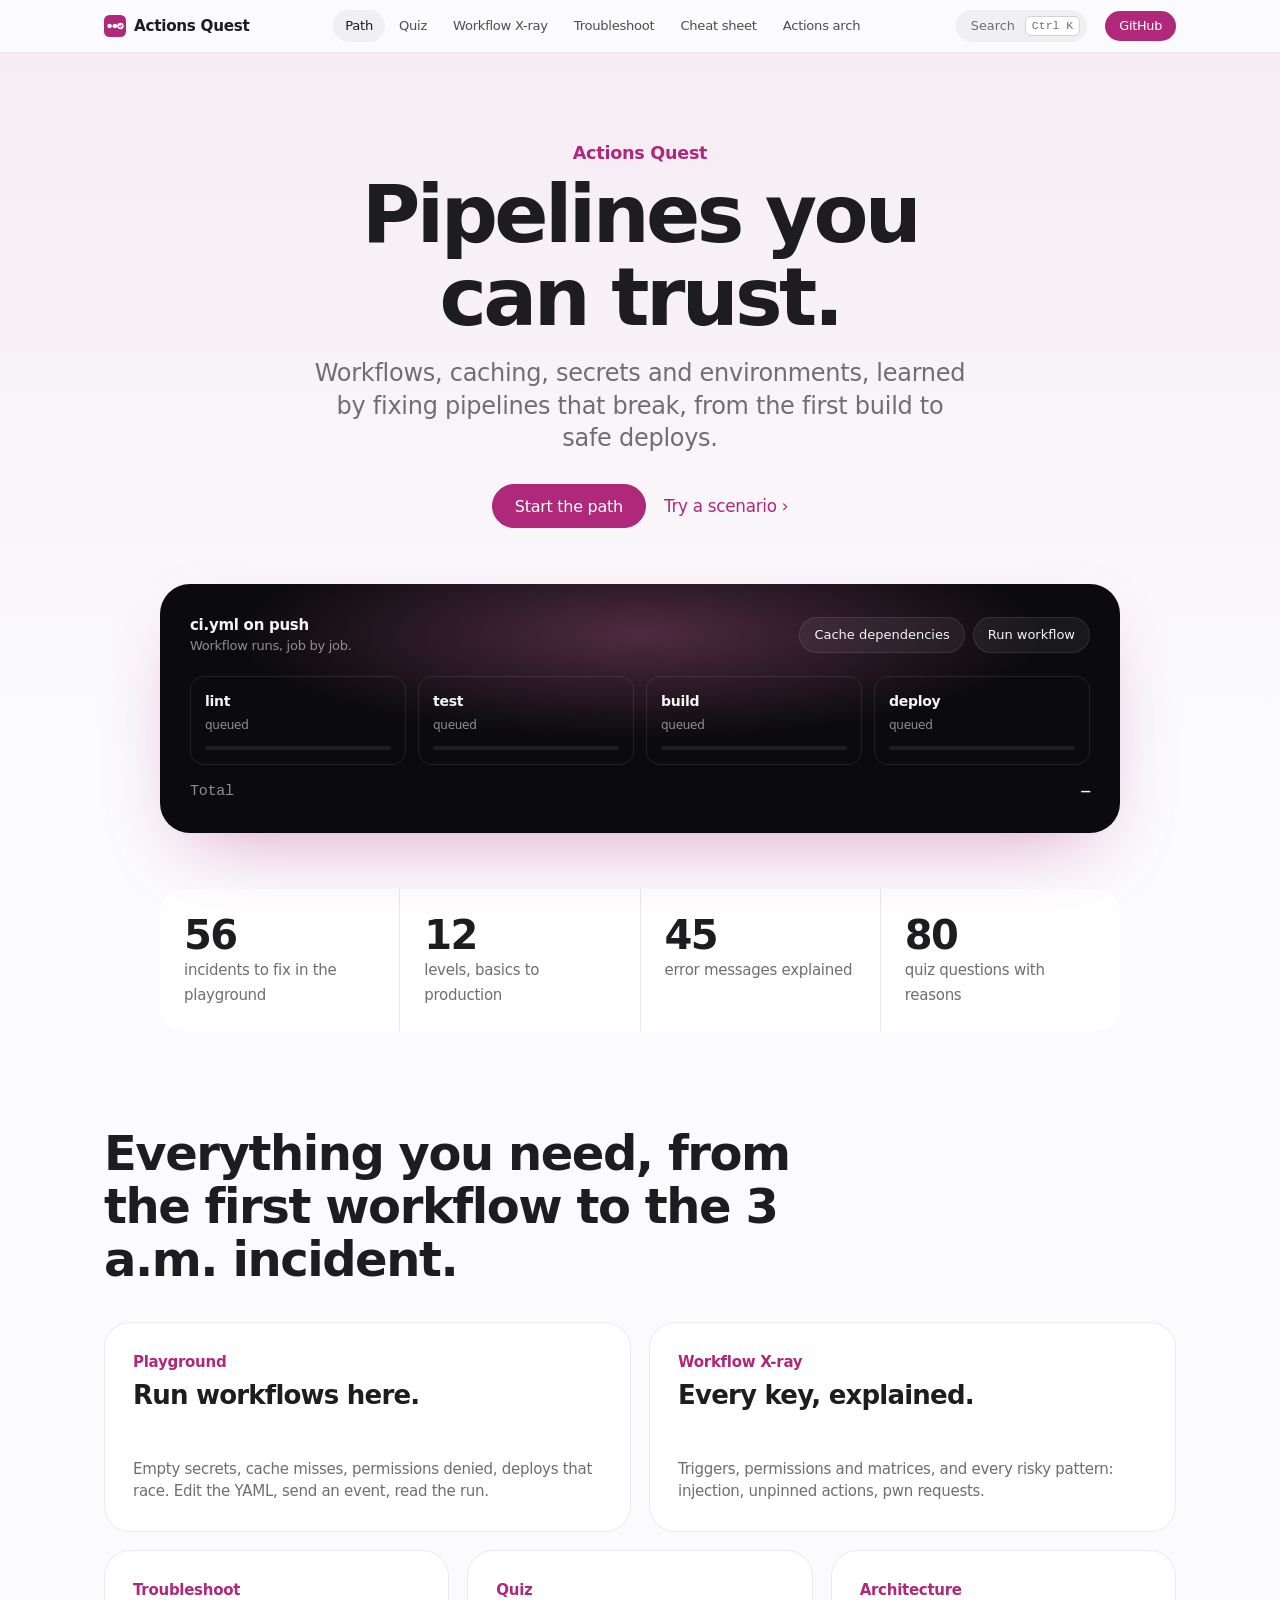
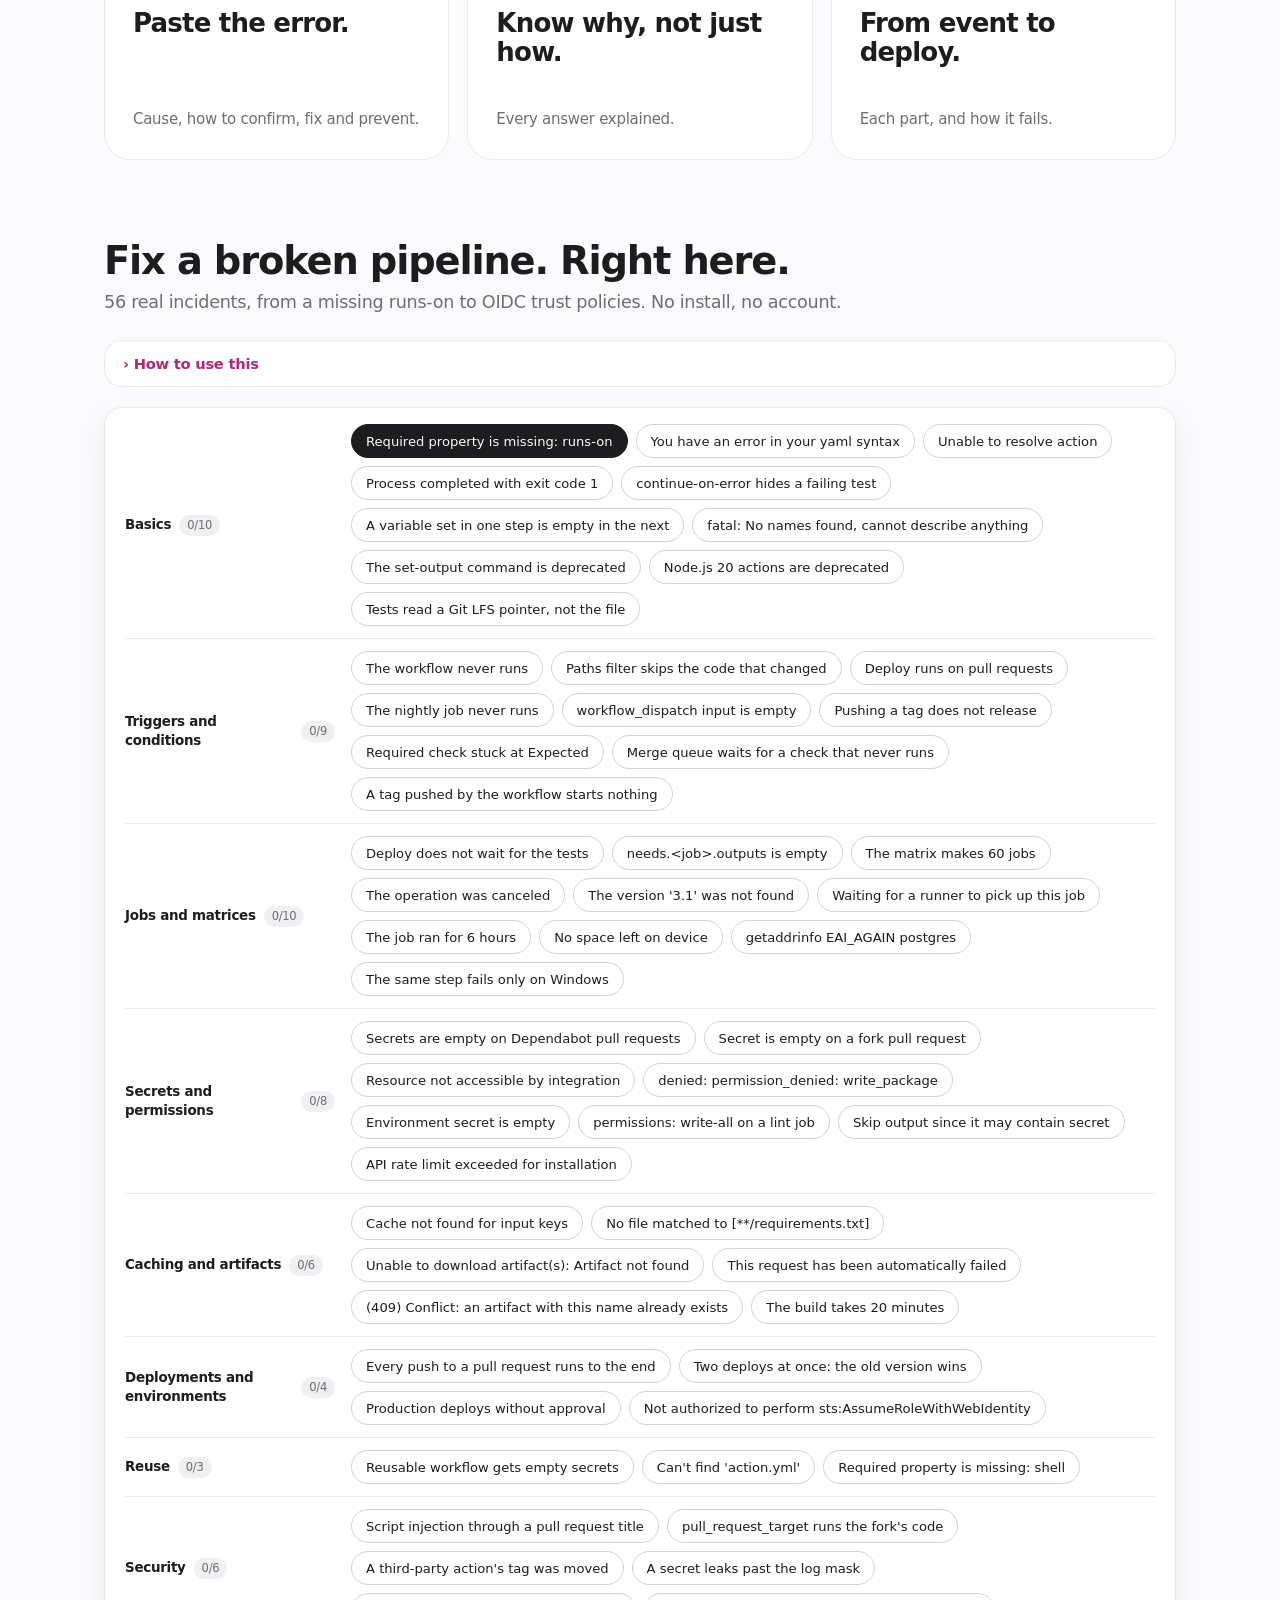
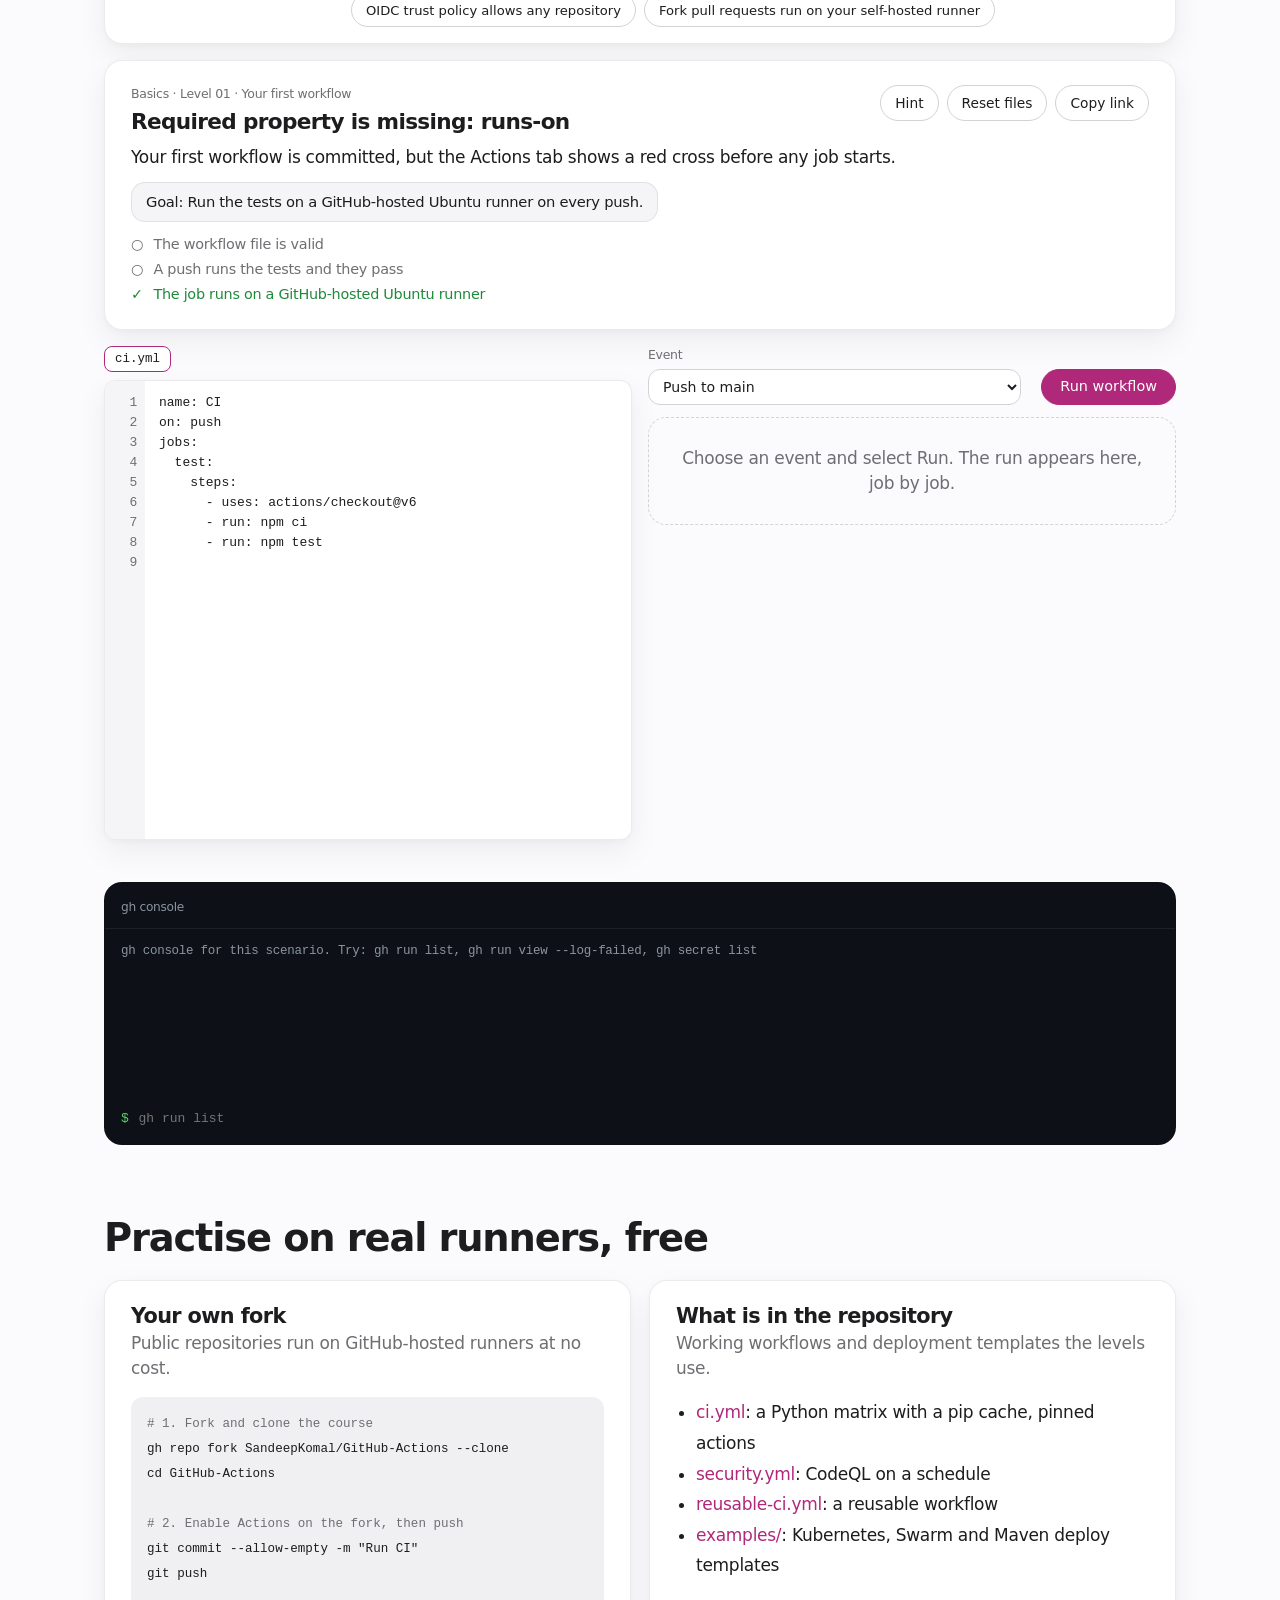
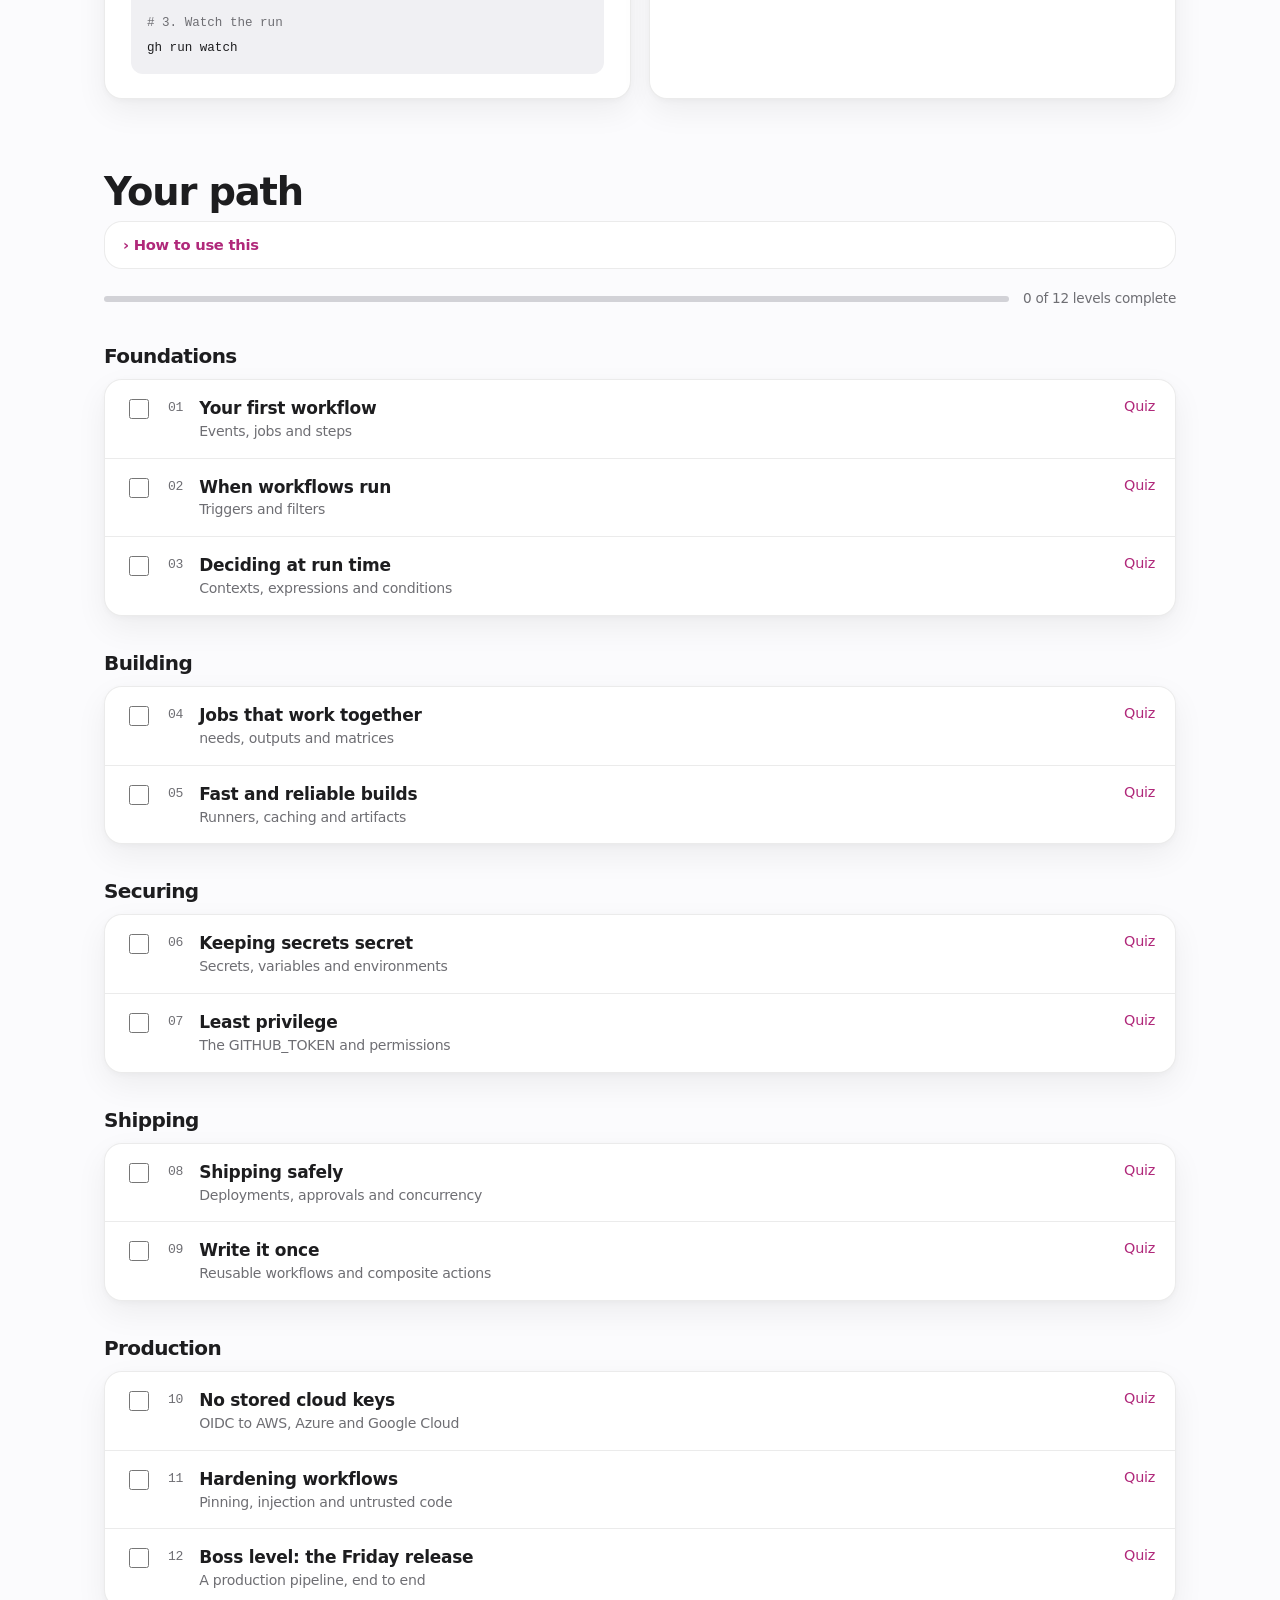
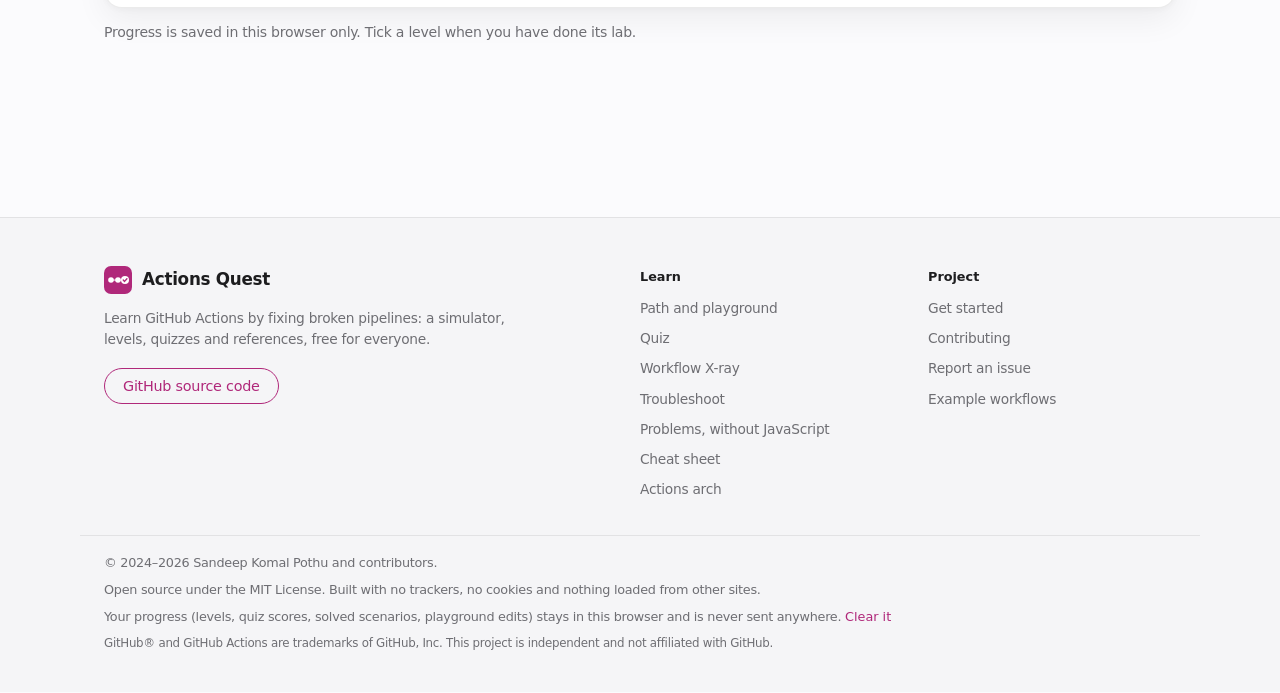
==== site/index.html @ aae41560 "Add seven scenarios for merges, tokens, Windows and the API, and check error texts The playground no" ====
<!doctype html>
<html lang="en">
<head>
  <meta charset="utf-8">
  <meta name="viewport" content="width=device-width, initial-scale=1">
  <meta http-equiv="Content-Security-Policy" content="default-src 'self'; script-src 'self'; style-src 'self'; img-src 'self' data:; connect-src 'none'; base-uri 'none'; form-action 'none'">
  <meta name="description" content="Learn GitHub Actions by fixing broken pipelines: a workflow simulator with 56 real incidents, a Workflow X-ray, quizzes, a troubleshooting reference for every common error, and a cheat sheet. Free, no account.">
  <meta property="og:title" content="Actions Quest: learn GitHub Actions by fixing broken pipelines">
  <meta property="og:description" content="A workflow simulator with real incidents and real error messages, a Workflow X-ray and a troubleshooting reference. Free and open source.">
  <meta property="og:type" content="website">
  <meta property="og:url" content="https://sandeepkomal.github.io/GitHub-Actions/">
  <link rel="canonical" href="https://sandeepkomal.github.io/GitHub-Actions/">
  <title>Actions Quest</title>
  <link rel="stylesheet" href="style.css">
  <link rel="icon" href="logo.svg" type="image/svg+xml">
</head>
<body>
  <a class="skip" href="#main">Skip to content</a>
  <header class="top">
    <div class="wrap top-inner">
      <a class="brand" href="#path" aria-label="Actions Quest home"><img src="logo.svg" alt="" width="22" height="22">Actions Quest</a>
      <nav aria-label="Sections">
        <a href="#path" data-tab="path">Path</a>
        <a href="#quiz" data-tab="quiz">Quiz</a>
        <a href="#xray" data-tab="xray">Workflow X-ray</a>
        <a href="#doctor" data-tab="doctor">Troubleshoot</a>
        <a href="#cheats" data-tab="cheats">Cheat sheet</a>
        <a href="#arch" data-tab="arch">Actions arch</a>
      </nav>
      <button type="button" class="kbd-btn" id="palette-open" aria-label="Search the site (Ctrl+K)"><span>Search</span><kbd id="palette-key">Ctrl K</kbd></button>
      <a class="gh" data-repo="" href="#">GitHub</a>
    </div>
  </header>

  <main id="main">
    <section id="tab-path" class="tab">
      <header class="hero">
        <div class="wrap">
          <p class="eyebrow">Actions Quest</p>
          <h1>Pipelines you<br>can trust.</h1>
          <p class="sub">Workflows, caching, secrets and environments, learned by fixing pipelines that break, from the first build to safe deploys.</p>
          <div class="ctas">
            <a class="pill primary" href="#path-title">Start the path</a>
            <a class="link" href="#playground">Try a scenario</a>
          </div>
          <div class="stage" id="stage"></div>
          <div class="stats" id="stats"></div>
        </div>
      </header>

      <div class="wrap">
        <section class="section" aria-labelledby="features-title">
          <h2 id="features-title" class="section-title big">Everything you need, from the first workflow to the 3 a.m. incident.</h2>
          <div class="bento">
            <a class="tile wide" href="#playground"><div><div class="k">Playground</div><h3>Run workflows here.</h3></div><p>Empty secrets, cache misses, permissions denied, deploys that race. Edit the YAML, send an event, read the run.</p></a>
            <a class="tile wide" href="#xray"><div><div class="k">Workflow X-ray</div><h3>Every key, explained.</h3></div><p>Triggers, permissions and matrices, and every risky pattern: injection, unpinned actions, pwn requests.</p></a>
            <a class="tile" href="#doctor"><div><div class="k">Troubleshoot</div><h3>Paste the error.</h3></div><p>Cause, how to confirm, fix and prevent.</p></a>
            <a class="tile" href="#quiz"><div><div class="k">Quiz</div><h3>Know why, not just how.</h3></div><p>Every answer explained.</p></a>
            <a class="tile" href="#arch"><div><div class="k">Architecture</div><h3>From event to deploy.</h3></div><p>Each part, and how it fails.</p></a>
          </div>
        </section>

        <section class="playground" id="playground" aria-labelledby="pg-title">
          <h2 id="pg-title" class="section-title">Fix a broken pipeline. Right here.</h2>
          <p class="section-sub" id="pg-count">Real incidents, real error messages. No install, no account.</p>
          <div class="guide-slot" data-guide="playground"></div>
          <div class="pg-scenarios" id="pg-scenarios" role="group" aria-label="Scenario"></div>
          <div class="pg-brief card" id="pg-brief"></div>
          <div class="pg-body">
            <div class="pg-editor">
              <div class="pg-files" id="pg-files" role="tablist" aria-label="Files"></div>
              <div class="pg-code-wrap">
                <div class="pg-gutter" id="pg-gutter" aria-hidden="true"></div>
                <textarea id="pg-code" spellcheck="false" autocapitalize="off" autocomplete="off" wrap="off"></textarea>
              </div>
              <p class="pg-yaml-error" id="pg-yaml-error" aria-live="polite"></p>
              <div class="pg-snippet" id="pg-snippet" hidden></div>
            </div>
            <div class="pg-run">
              <div class="pg-trigger">
                <label class="pg-event-label">Event
                  <select id="pg-event"></select>
                </label>
                <div class="pg-inputs" id="pg-inputs"></div>
                <button type="button" class="pill primary small-pill" id="pg-run-btn">Run workflow</button>
              </div>
              <div id="pg-output" aria-live="polite"></div>
            </div>
          </div>
          <div class="pg-term">
            <div class="pg-bar" aria-hidden="true"><em>gh console</em></div>
            <div class="pg-out" id="pg-console-out" role="log" aria-label="gh console output"></div>
            <form class="pg-form" id="pg-console" autocomplete="off">
              <span aria-hidden="true">$</span>
              <input id="pg-console-input" type="text" spellcheck="false" autocapitalize="off" aria-label="Type a gh command" placeholder="gh run list">
            </form>
          </div>
        </section>

        <section aria-labelledby="start-title">
          <h2 id="start-title" class="section-title">Practise on real runners, free</h2>
          <div class="start-grid">
            <div class="card">
              <h3>Your own fork</h3>
              <p class="muted">Public repositories run on GitHub-hosted runners at no cost.</p>
              <pre class="start"><code><span class="cm"># 1. Fork and clone the course</span>
gh repo fork SandeepKomal/GitHub-Actions --clone
cd GitHub-Actions

<span class="cm"># 2. Enable Actions on the fork, then push</span>
git commit --allow-empty -m "Run CI"
git push

<span class="cm"># 3. Watch the run</span>
gh run watch</code></pre>
            </div>
            <div class="card">
              <h3>What is in the repository</h3>
              <p class="muted">Working workflows and deployment templates the levels use.</p>
              <ul class="start-list">
                <li><a data-repo="/blob/main/.github/workflows/ci.yml" href="#">ci.yml</a>: a Python matrix with a pip cache, pinned actions</li>
                <li><a data-repo="/blob/main/.github/workflows/security.yml" href="#">security.yml</a>: CodeQL on a schedule</li>
                <li><a data-repo="/blob/main/.github/workflows/reusable-ci.yml" href="#">reusable-ci.yml</a>: a reusable workflow</li>
                <li><a data-repo="/tree/main/examples" href="#">examples/</a>: Kubernetes, Swarm and Maven deploy templates</li>
              </ul>
            </div>
          </div>
        </section>

        <h2 class="section-title" id="path-title">Your path</h2>
        <div class="guide-slot" data-guide="path"></div>
        <div class="progress-row">
          <div class="bar" role="progressbar" aria-label="Levels complete" aria-valuemin="0" aria-valuemax="12" id="bar"><span id="bar-fill"></span></div>
          <span id="bar-text"></span>
        </div>
        <div id="levels"></div>
        <p class="note">Progress is saved in this browser only. Tick a level when you have done its lab.</p>
      </div>
    </section>

    <section id="tab-quiz" class="tab wrap" hidden>
      <h2>Quiz</h2>
      <p class="lede">Questions from real incidents, several for every level. You see right or wrong at once, with the reasoning.</p>
      <div class="guide-slot" data-guide="quiz"></div>
      <label class="field">Practise
        <select id="quiz-level"></select>
      </label>
      <button type="button" class="pill small-pill quiz-again" id="quiz-again">Start again with new order</button>
      <div id="quiz-list"></div>
    </section>

    <section id="tab-xray" class="tab wrap" hidden>
      <h2>Workflow X-ray</h2>
      <p class="lede">Paste a workflow to see what every key does, which lines are risky, and what is missing. Or open one of this repository's own.</p>
      <div class="guide-slot" data-guide="xray"></div>
      <div class="seg" id="xray-pick" role="tablist" aria-label="Workflow"></div>
      <div class="xray-paste card" id="xray-edit">
        <label for="xray-input" class="xray-paste-label">Paste a workflow</label>
        <textarea id="xray-input" rows="12" spellcheck="false" autocapitalize="off" placeholder="name: CI&#10;on: push&#10;jobs:&#10;  ..."></textarea>
        <p id="xray-error" class="xray-warn" hidden></p>
        <div class="xray-paste-actions">
          <button type="button" class="pill primary small-pill" id="xray-go">Explain</button>
          <button type="button" class="pill small-pill" id="xray-example">Load an example</button>
          <button type="button" class="pill small-pill" id="xray-clear">Clear</button>
          <span class="note">Ctrl+Enter explains. Everything stays in your browser; do not paste real secrets.</span>
        </div>
      </div>
      <div class="xray-paste card" id="xray-result" hidden>
        <div class="xray-result-bar">
          <div>
            <p class="xray-result-title" id="xray-summary"></p>
            <p class="note">Select any line to see what it does. Lines marked in amber are worth a second look.</p>
          </div>
          <button type="button" class="pill small-pill" id="xray-edit-btn">Paste another</button>
        </div>
        <div id="xray-review"></div>
      </div>
      <div class="xray" id="xray-view" hidden>
        <ol id="xray-lines" class="code" aria-label="Workflow lines"></ol>
        <aside id="xray-note" class="card" aria-live="polite"></aside>
      </div>
    </section>

    <section id="tab-doctor" class="tab wrap" hidden>
      <h2>Troubleshoot</h2>
      <p class="lede">Paste the error from your run, or pick a symptom. Each answer has the exact error, the cause, how to confirm it, the fix, how to prevent it, and a scenario to practise on.</p>
      <div class="guide-slot" data-guide="doctor"></div>
      <label class="field wide-field">Search errors and symptoms
        <input id="doctor-q" type="search" placeholder="Paste an error: Resource not accessible by integration" autocomplete="off">
      </label>
      <div id="doctor-list" class="doctor-groups"></div>
      <p class="muted" id="doctor-none" hidden>No answer matches. Try fewer words, or a tool name such as cache, OIDC or artifact.</p>
      <div id="doctor-out"></div>
      <p class="note">Every answer is also on the <a href="problems.html">problems page</a>, plain HTML that works without JavaScript.</p>
    </section>

    <section id="tab-cheats" class="tab wrap" hidden>
      <h2>Cheat sheet</h2>
      <p class="lede">The workflow snippets and gh commands people use. Try opens the playground scenario where it applies; Lab marks what needs a real repository.</p>
      <div class="guide-slot" data-guide="cheats"></div>
      <label class="field">Search
        <input id="cheat-q" type="search" placeholder="cache, secret, matrix..." autocomplete="off">
      </label>
      <div id="cheat-out"></div>
    </section>

    <section id="tab-arch" class="tab wrap" hidden>
      <h2>GitHub Actions architecture</h2>
      <p class="lede">How a run goes from an event to a deploy: what each part does and how you can tell when it breaks. Point at a part, or tab to it.</p>
      <div class="arch" id="arch"></div>
    </section>
  </main>

  <footer class="foot">
    <div class="wrap foot-grid">
      <div class="foot-brand">
        <a class="brand" href="#path"><img src="logo.svg" alt="" width="28" height="28">Actions Quest</a>
        <p>Learn GitHub Actions by fixing broken pipelines: a simulator, levels, quizzes and references, free for everyone.</p>
        <a class="pill small-pill" data-repo="" href="#">GitHub source code</a>
      </div>
      <nav class="foot-col" aria-label="Learn">
        <h2>Learn</h2>
        <a href="#path">Path and playground</a>
        <a href="#quiz">Quiz</a>
        <a href="#xray">Workflow X-ray</a>
        <a href="#doctor">Troubleshoot</a>
        <a href="problems.html">Problems, without JavaScript</a>
        <a href="#cheats">Cheat sheet</a>
        <a href="#arch">Actions arch</a>
      </nav>
      <nav class="foot-col" aria-label="Project">
        <h2>Project</h2>
        <a data-repo="#quick-start" href="#">Get started</a>
        <a data-repo="/blob/main/CONTRIBUTING.md" href="#">Contributing</a>
        <a data-repo="/issues/new" href="#">Report an issue</a>
        <a data-repo="/tree/main/examples" href="#">Example workflows</a>
      </nav>
    </div>
    <div class="wrap foot-base">
      <p>© 2024–2026 Sandeep Komal Pothu and contributors.</p>
      <p>Open source under the MIT License. Built with no trackers, no cookies and nothing loaded from other sites.</p>
      <p>Your progress (levels, quiz scores, solved scenarios, playground edits) stays in this browser and is never sent anywhere. <button type="button" class="link-btn" id="forget">Clear it</button></p>
      <p class="foot-tm">GitHub® and GitHub Actions are trademarks of GitHub, Inc. This project is independent and not affiliated with GitHub.</p>
    </div>
  </footer>

  <dialog id="palette" class="palette" aria-label="Search">
    <input id="palette-input" type="text" placeholder="Jump to a scenario, error or section" autocomplete="off" aria-controls="palette-list">
    <ul id="palette-list" role="listbox"></ul>
    <p class="palette-foot muted"><kbd>↑</kbd> <kbd>↓</kbd> to move · <kbd>Enter</kbd> to open · <kbd>Esc</kbd> to close</p>
  </dialog>

  <script src="data.js"></script>
  <script src="quiz-bank.js"></script>
  <script src="yaml.js"></script>
  <script src="engine.js"></script>
  <script src="scenarios.js"></script>
  <script src="app.js"></script>
  <script src="playground.js"></script>
  <script src="xray.js"></script>
  <script src="architecture.js"></script>
</body>
</html>
---- site/style.css ----
/* Actions Quest site.
   Calm, product-page styling: system font, solid surfaces, hairline borders, one accent. */
:root {
  --bg: #fbfbfd;
  --surface: #ffffff;
  --surface-2: #f5f5f7;
  --text: #1d1d1f;
  --muted: #6e6e73;
  --line: #d2d2d7;
  --hair: rgba(0, 0, 0, .08);
  --a: #b0287a;
  --a2: #ff7ac6;
  --accent-hover: #971f68;
  --accent-soft: #f9e9f2;
  --on-accent: #ffffff;
  --tint: color-mix(in srgb, #b0287a 7%, #fbfbfd);
  --ok: #1d8a3a;
  --ok-soft: #e9f6ec;
  --bad: #d70015;
  --bad-soft: #fdecee;
  --warn: #c77700;
  --warn-text: #8a5300;
  --warn-soft: #fff4e0;
  --code-bg: #f0f0f3;
  --stage: #0b0b0d;
  --stage-text: #f5f5f7;
  --stage-muted: #8e8e93;
  --stage-line: rgba(255, 255, 255, .09);
  --shadow: 0 2px 8px rgba(0, 0, 0, .04), 0 12px 32px rgba(0, 0, 0, .06);
  --radius: 18px;
  --radius-sm: 12px;
  --ease: cubic-bezier(.22, .8, .2, 1);
  --mono: "SF Mono", ui-monospace, Menlo, Consolas, monospace;
  color-scheme: light dark;
}
@media (prefers-color-scheme: dark) {
  :root {
    --bg: #000000;
    --surface: #1c1c1e;
    --surface-2: #161617;
    --text: #f5f5f7;
    --muted: #a1a1a6;
    --line: #424245;
    --hair: rgba(255, 255, 255, .1);
    --a: #ff7ac6;
    --accent-hover: #ff9ad4;
    --accent-soft: #3a1630;
    --on-accent: #000000;
    --tint: #000000;
    --ok: #30d158;
    --ok-soft: #0f2e18;
    --bad: #ff6961;
    --bad-soft: #3a1414;
    --warn: #ffb340;
    --warn-text: #ffcc80;
    --warn-soft: #3a2a0c;
    --code-bg: #2c2c2e;
    --shadow: none;
  }
}

* { box-sizing: border-box; }
html { -webkit-text-size-adjust: 100%; scroll-padding-top: 72px; }
body {
  margin: 0; background: var(--bg); color: var(--text);
  font: 17px/1.47 -apple-system, BlinkMacSystemFont, "SF Pro Text", "Helvetica Neue", "Segoe UI", system-ui, sans-serif;
  letter-spacing: -.016em; -webkit-font-smoothing: antialiased;
}
a { color: var(--a); text-decoration: none; }
a:hover { text-decoration: underline; }
code, pre { font-family: var(--mono); font-size: .86em; letter-spacing: 0; }
:not(pre) > code { background: var(--code-bg); padding: .12em .4em; border-radius: 6px; }
pre { background: var(--code-bg); padding: 14px 16px; border-radius: var(--radius-sm); overflow-x: auto; margin: 0; line-height: 1.6; }
h1, h2, h3, h4 { letter-spacing: -.03em; line-height: 1.1; }
:focus-visible { outline: 3px solid var(--a); outline-offset: 3px; border-radius: 8px; }
button { font: inherit; }
.wrap { max-width: 1120px; margin: 0 auto; padding: 0 24px; }
.skip { position: absolute; left: -9999px; }
.skip:focus { left: 16px; top: 8px; background: var(--surface); padding: 6px 10px; z-index: 30; }
.sr { position: absolute; width: 1px; height: 1px; overflow: hidden; clip: rect(0 0 0 0); }
.muted { color: var(--muted); }
.small { font-size: .9rem; }
.note { color: var(--muted); font-size: .88rem; }
.lede { color: var(--muted); font-size: 1.15rem; margin: -6px 0 24px; max-width: 700px; }
.tag { margin: 0 0 6px; font-size: .78rem; color: var(--muted); font-weight: 500; }
.dim { color: var(--stage-muted); }

/* Navigation: solid, quiet. */
.top { position: sticky; top: 0; z-index: 20; background: var(--bg); border-bottom: 1px solid var(--hair); }
.top-inner { display: flex; align-items: center; gap: 18px; height: 52px; }
.brand { display: flex; align-items: center; gap: 8px; font-weight: 600; font-size: .95rem; color: var(--text); white-space: nowrap; }
.brand:hover { text-decoration: none; }
.brand img { display: block; width: 22px; height: 22px; }
.top nav { display: flex; gap: 2px; overflow-x: auto; flex: 1; justify-content: center; scrollbar-width: none; }
.top nav a { color: var(--text); opacity: .78; padding: 6px 12px; border-radius: 99px; white-space: nowrap; font-size: .82rem; transition: opacity .2s, background .2s; }
.top nav a:hover { opacity: 1; text-decoration: none; }
.top nav a[aria-current="page"] { opacity: 1; background: var(--code-bg); font-weight: 500; }
.gh { display: inline-flex; align-items: center; font-size: .8rem; font-weight: 500; color: var(--on-accent); background: var(--a); border-radius: 99px; padding: 6px 14px; }
.gh:hover { background: var(--accent-hover); text-decoration: none; }
.kbd-btn { display: inline-flex; align-items: center; gap: 10px; font-size: .8rem; color: var(--muted); background: var(--code-bg); border: 1px solid transparent; border-radius: 99px; padding: 5px 6px 5px 14px; cursor: pointer; }
.kbd-btn:hover { border-color: var(--line); }
kbd { font: 500 .72rem/1 var(--mono); color: var(--muted); background: var(--surface); border: 1px solid var(--line); border-radius: 6px; padding: 3px 6px; }

main { padding-bottom: 64px; min-height: 70vh; }
.tab > h2 { font-size: clamp(2rem, 4.5vw, 3rem); font-weight: 700; margin: 48px 0 14px; }

/* Hero: centred, with a soft tint of the accent at the top. */
.hero { text-align: center; padding: 88px 0 24px; background: linear-gradient(180deg, var(--tint), var(--bg) 70%); }
.eyebrow { color: var(--a); font-weight: 600; font-size: 1.1rem; margin: 0 0 6px; }
.hero h1 { font-size: clamp(2.75rem, 7vw, 5rem); line-height: 1.04; letter-spacing: -.045em; font-weight: 700; margin: 0 0 18px; }
.hero .sub { font-size: clamp(1.15rem, 2.2vw, 1.5rem); color: var(--muted); line-height: 1.35; max-width: 660px; margin: 0 auto 30px; }
.ctas { display: flex; gap: 18px; justify-content: center; align-items: center; flex-wrap: wrap; }
.link { font-size: 1.05rem; }
.link::after { content: " ›"; }
.pill {
  display: inline-flex; align-items: center; justify-content: center; gap: 6px; min-height: 44px; padding: 0 22px; border-radius: 99px;
  font-size: 1rem; color: var(--a); background: transparent; border: 1px solid var(--a); cursor: pointer;
  transition: background .2s var(--ease), color .2s var(--ease), transform .2s var(--ease);
}
.pill:hover { text-decoration: none; background: var(--accent-soft); }
.pill:active { transform: scale(.98); }
.pill.primary { background: var(--a); color: var(--on-accent); border-color: var(--a); }
.pill.primary:hover { background: var(--accent-hover); }
.small-pill { min-height: 36px; padding: 0 18px; font-size: .9rem; }

/* The stage: the pipeline signature, dark and lit by the accent. */
.stage { position: relative; text-align: left; margin: 56px auto 0; max-width: 960px; background: var(--stage); color: var(--stage-text); border-radius: 30px; padding: 30px; overflow: hidden; isolation: isolate;
  box-shadow: 0 30px 80px -30px color-mix(in srgb, var(--a) 45%, transparent); }
.stage::before { content: ""; position: absolute; inset: -40% -10% auto; height: 120%; background: radial-gradient(closest-side, color-mix(in srgb, var(--a2) 28%, transparent), transparent 70%); z-index: -1; pointer-events: none; }
.stage-bar { display: flex; justify-content: space-between; align-items: center; gap: 12px; flex-wrap: wrap; margin-bottom: 20px; font-size: 13px; color: var(--stage-muted); }
.stage-bar strong { color: var(--stage-text); font-weight: 600; font-size: 15px; }
.stage-controls { display: flex; gap: 8px; flex-wrap: wrap; }
.toggle { border: 1px solid var(--stage-line); background: rgba(255, 255, 255, .06); color: var(--stage-text); border-radius: 99px; padding: 7px 14px; font-size: 13px; cursor: pointer; transition: background .2s, border-color .2s; }
.toggle:hover, .toggle[aria-pressed="true"] { border-color: var(--a2); background: color-mix(in srgb, var(--a2) 18%, transparent); }
.toggle:disabled { opacity: .6; cursor: default; }
.pipe { display: grid; grid-template-columns: repeat(4, minmax(0, 1fr)); gap: 12px; }
.job-card { border: 1px solid var(--stage-line); border-radius: 14px; padding: 14px; transition: border-color .3s; }
.job-card b { display: block; font-size: 14px; }
.job-card .t { font-size: 12px; color: var(--stage-muted); }
.job-card.run { border-color: var(--a2); }
.job-card.done { border-color: color-mix(in srgb, #30d158 60%, transparent); }
.jbar { height: 4px; border-radius: 99px; background: rgba(255, 255, 255, .08); margin-top: 10px; overflow: hidden; }
.jbar i { display: block; height: 100%; width: 0; background: var(--a2); }
.job-card.done .jbar i { background: #30d158; }
.meter { margin-top: 16px; display: flex; justify-content: space-between; font-size: 15px; font-family: var(--mono); }

/* Stats and bento */
.stats { display: grid; grid-template-columns: repeat(4, minmax(0, 1fr)); gap: 1px; background: var(--hair); border-radius: 22px; overflow: hidden; margin: 56px auto 0; max-width: 960px; text-align: left; }
.stats div { background: var(--surface); padding: 24px; }
.stats b { display: block; font-size: 40px; letter-spacing: -.04em; line-height: 1.1; }
.stats span { color: var(--muted); font-size: 15px; }
.section { padding: 72px 0 8px; }
.section-title { font-size: clamp(1.7rem, 3.5vw, 2.4rem); font-weight: 700; margin: 72px 0 8px; }
.section-title.big { font-size: clamp(2rem, 4.5vw, 3rem); max-width: 760px; margin: 0 0 36px; }
.section-sub { color: var(--muted); font-size: 1.1rem; margin: 0 0 24px; }
.bento { display: grid; grid-template-columns: repeat(6, minmax(0, 1fr)); gap: 18px; }
.tile { background: var(--surface); border: 1px solid var(--hair); border-radius: 26px; padding: 28px; grid-column: span 2; min-height: 210px; display: flex; flex-direction: column; justify-content: space-between; color: var(--text);
  transition: transform .35s var(--ease), box-shadow .35s var(--ease); }
.tile:hover { text-decoration: none; transform: translateY(-3px); box-shadow: 0 18px 40px -22px rgba(0, 0, 0, .3); }
.tile.wide { grid-column: span 3; }
.tile .k { color: var(--a); font-weight: 600; font-size: 15px; }
.tile h3 { font-size: 26px; letter-spacing: -.03em; line-height: 1.12; margin: 8px 0 0; }
.tile p { color: var(--muted); margin: 10px 0 0; font-size: 15px; }

/* Cards, forms, chips */
.card { background: var(--surface); border-radius: var(--radius); box-shadow: var(--shadow); border: 1px solid var(--hair); padding: 24px 26px; }
.field { display: flex; flex-direction: column; gap: 6px; font-size: .9rem; color: var(--muted); max-width: 560px; margin-bottom: 22px; }
.wide-field { max-width: 760px; }
select, input[type="search"], input[type="text"] { font: inherit; color: var(--text); background: var(--surface); border: 1px solid var(--line); border-radius: var(--radius-sm); padding: 11px 14px; }
select:focus, input[type="search"]:focus, input[type="text"]:focus { border-color: var(--a); outline: none; box-shadow: 0 0 0 4px var(--accent-soft); }
.chip { font-size: .86rem; border: 1px solid var(--line); background: var(--surface); color: var(--text); padding: 7px 14px; border-radius: 99px; cursor: pointer; display: inline-flex; align-items: center; transition: border-color .15s, background .15s; }
.chip:hover { border-color: var(--a); text-decoration: none; }
.chip[aria-pressed="true"] { border-color: var(--a); background: var(--accent-soft); color: var(--a); }
.linkish, .link-btn { color: var(--a); background: none; border: 0; padding: 0; cursor: pointer; }
.linkish:hover, .link-btn:hover { text-decoration: underline; }

/* Start */
.start-grid { display: grid; grid-template-columns: minmax(0, 1fr) minmax(0, 1fr); gap: 18px; margin-top: 20px; }
.start-grid h3 { font-size: 1.3rem; margin: 0 0 4px; }
.start-grid .muted { margin: 0 0 16px; }
pre.start { line-height: 1.7; }
pre.start .cm { color: var(--muted); }
.start-list { margin: 0; padding-left: 20px; line-height: 1.8; }

/* Path */
.progress-row { display: flex; align-items: center; gap: 14px; margin: 16px 0 8px; }
.bar { flex: 1; height: 6px; background: var(--line); border-radius: 99px; overflow: hidden; }
.bar span { display: block; height: 100%; width: 0; background: var(--a); border-radius: 99px; transition: width .5s var(--ease); }
#bar-text { color: var(--muted); font-size: .85rem; white-space: nowrap; }
.stage-title { font-size: 1.25rem; font-weight: 700; margin: 36px 0 12px; }
.levels { list-style: none; padding: 0; margin: 0; background: var(--surface); border-radius: var(--radius); box-shadow: var(--shadow); border: 1px solid var(--hair); overflow: hidden; }
.level { display: grid; grid-template-columns: auto auto minmax(0, 1fr) auto; align-items: start; gap: 16px; padding: 16px 20px; border-top: 1px solid var(--hair); }
.level:first-child { border-top: 0; }
.level input { width: 20px; height: 20px; accent-color: var(--ok); margin-top: 3px; }
.level .num { font: .82rem/1.9 var(--mono); color: var(--muted); }
.level .what summary { cursor: pointer; display: flex; flex-direction: column; list-style: none; }
.level .what summary::-webkit-details-marker { display: none; }
.level.done .what strong { color: var(--muted); }
.level .topic { color: var(--muted); font-size: .88rem; }
.level-body { padding-top: 8px; font-size: .95rem; }
.level-body h4 { font-size: .82rem; color: var(--muted); margin: 12px 0 4px; letter-spacing: 0; }
.level-body ul, .level-body ol { margin: 0; padding-left: 20px; }
.level-body li { margin: 3px 0; }
.level .actions { display: flex; gap: 14px; align-items: center; }

/* Quiz */
.score { position: sticky; top: 60px; z-index: 5; background: var(--surface); box-shadow: var(--shadow); border: 1px solid var(--hair); border-radius: var(--radius); padding: 14px 20px; margin-bottom: 18px; display: grid; gap: 10px; font-variant-numeric: tabular-nums; }
.score .meter { display: block; height: 6px; background: var(--line); border-radius: 99px; overflow: hidden; margin: 0; }
.score .fill { display: block; height: 100%; width: 0; background: var(--a); transition: width .35s var(--ease); }
.score .result { margin: 0; }
.question { margin-bottom: 16px; }
.question h3 { font-size: 1.12rem; margin: 0 0 16px; font-weight: 600; line-height: 1.35; letter-spacing: -.02em; }
.options { display: grid; gap: 10px; }
.opt { font-size: 1rem; text-align: left; color: var(--text); background: var(--surface-2); border: 1px solid var(--line); border-radius: var(--radius-sm); padding: 13px 16px; cursor: pointer; transition: border-color .2s, background .2s; }
.opt:hover:not(:disabled) { border-color: var(--a); background: var(--surface); }
.opt:disabled { cursor: default; }
.opt.right { border-color: var(--ok); background: var(--ok-soft); }
.opt.right::before { content: "✓  "; color: var(--ok); font-weight: 700; }
.opt.wrong { border-color: var(--bad); background: var(--bad-soft); }
.opt.wrong::before { content: "✕  "; color: var(--bad); font-weight: 700; }
.opt:disabled:not(.right):not(.wrong) { opacity: .55; }
.feedback { margin: 14px 0 0; line-height: 1.5; }
.feedback:empty { display: none; }
.feedback.ok strong { color: var(--ok); }
.feedback.bad strong { color: var(--bad); }
.quiz-again { margin: -8px 0 20px; }

/* X-ray */
.seg { display: inline-flex; background: var(--code-bg); border-radius: 18px; padding: 3px; margin-bottom: 18px; flex-wrap: wrap; max-width: 100%; }
.seg button { font-size: .86rem; border: 0; background: transparent; color: var(--muted); padding: 7px 14px; border-radius: 99px; cursor: pointer; }
.seg button[aria-selected="true"] { background: var(--surface); color: var(--text); box-shadow: 0 1px 4px rgba(0, 0, 0, .12); }
.xray { display: grid; grid-template-columns: minmax(0, 1.3fr) minmax(0, 1fr); gap: 18px; align-items: start; }
.xray[hidden] { display: none; }
.code { list-style: none; margin: 0; padding: 10px 0; background: var(--surface); border: 1px solid var(--hair); box-shadow: var(--shadow); border-radius: var(--radius); overflow-x: auto; counter-reset: ln; }
.code li { counter-increment: ln; display: flex; }
.code li::before { content: counter(ln); width: 38px; flex: none; text-align: right; padding-right: 12px; color: var(--muted); font: .78rem/2.1 var(--mono); opacity: .6; }
.line { flex: 1; text-align: left; border: 0; background: transparent; color: var(--text); font: .85rem/2.1 var(--mono); white-space: pre; padding: 0 14px 0 4px; cursor: pointer; border-radius: 6px; }
.line:hover, .line.on { background: var(--accent-soft); }
.line.on { box-shadow: inset 3px 0 0 var(--a); }
.line.blank { cursor: default; }
.line.blank:hover { background: none; }
.line.warn { box-shadow: inset 3px 0 0 var(--warn); }
.line.unknown { color: var(--muted); }
#xray-note { position: sticky; top: 72px; }
#xray-note pre { margin-bottom: 14px; white-space: pre-wrap; }
.xray-warn { color: var(--warn-text); background: var(--warn-soft); padding: 8px 12px; border-radius: 10px; font-size: .92rem; }
.xray-paste { margin-bottom: 18px; }
.xray-paste-label { display: block; font-weight: 600; margin-bottom: 8px; }
#xray-input { width: 100%; font: .86rem/1.6 var(--mono); color: var(--text); background: var(--code-bg); border: 1px solid transparent; border-radius: var(--radius-sm); padding: 12px 14px; resize: vertical; }
#xray-input:focus { outline: none; border-color: var(--a); }
.xray-paste-actions { display: flex; flex-wrap: wrap; align-items: center; gap: 10px 14px; margin-top: 12px; }
.xray-result-bar { display: flex; flex-wrap: wrap; align-items: center; justify-content: space-between; gap: 12px 18px; }
.xray-result-title { margin: 0; font-weight: 600; }
.xray-result-bar .note { margin: 2px 0 0; }
#xray-review:not(:empty) { margin-top: 14px; padding-top: 12px; border-top: 1px solid var(--hair); }
.xray-missing summary { cursor: pointer; font-size: .9rem; font-weight: 600; color: var(--warn-text); }
.xray-review { margin: 6px 0 0; padding-left: 20px; font-size: .9rem; color: var(--muted); }
.code li.note-slot { display: block; counter-increment: none; padding: 6px 10px 10px; }
.code li.note-slot::before { content: none; }
.code li.note-slot #xray-note { position: static; box-shadow: none; }

/* Troubleshoot */
.doctor-groups { margin: 0 0 20px; padding: 4px 20px; background: var(--surface); border: 1px solid var(--hair); border-radius: var(--radius); box-shadow: var(--shadow); }
.doctor-group { display: grid; grid-template-columns: 210px minmax(0, 1fr); gap: 8px 16px; padding: 12px 0; }
.doctor-group[hidden] { display: none; }
.doctor-group:not([hidden]) ~ .doctor-group:not([hidden]) { border-top: 1px solid var(--hair); }
.doctor-group-name { display: flex; align-items: center; gap: 8px; min-height: 34px; font-size: .84rem; font-weight: 600; }
.doctor-group-count { font-size: .72rem; font-weight: 500; color: var(--muted); background: var(--code-bg); border-radius: 99px; padding: 2px 8px; font-variant-numeric: tabular-nums; }
.doctor-group-items { display: flex; flex-wrap: wrap; gap: 8px; }
.doctor-group .chip { font-size: .82rem; padding: 6px 12px; text-align: left; }
.doctor-group .chip[hidden] { display: none; }
#doctor-out { scroll-margin-top: 72px; }
.answer h3 { margin: 0; font-size: 1.3rem; }
.answer-head { display: flex; justify-content: space-between; align-items: flex-start; gap: 12px; }
.answer h4 { margin: 18px 0 6px; font-size: .82rem; color: var(--muted); font-weight: 600; letter-spacing: 0; }
.answer p { margin: 0; }
.answer pre { white-space: pre-wrap; word-break: break-word; }
.answer pre.err { background: var(--bad-soft); color: var(--text); }
.doctor-practise { display: flex; flex-wrap: wrap; align-items: center; gap: 8px; margin-top: 16px; }

/* Cheat sheet */
.group { font-size: 1rem; color: var(--muted); margin: 28px 0 10px; font-weight: 600; }
.cheats { list-style: none; padding: 0; margin: 0; background: var(--surface); border: 1px solid var(--hair); box-shadow: var(--shadow); border-radius: var(--radius); overflow: hidden; }
.cheats li { display: flex; align-items: center; justify-content: space-between; gap: 14px; padding: 12px 18px; border-top: 1px solid var(--hair); }
.cheats li:first-child { border-top: 0; }
.cheats li > div:first-child { display: flex; flex-direction: column; gap: 4px; min-width: 0; }
.cheats code { background: none; padding: 0; overflow-wrap: anywhere; }
.cheats pre.snippet { padding: 8px 12px; font-size: .9em; }
.cheats .muted { font-size: .86rem; }
.copy { font-size: .8rem; border: 1px solid var(--line); background: var(--surface); color: var(--a); padding: 5px 12px; border-radius: 99px; cursor: pointer; }
.copy:hover { border-color: var(--a); text-decoration: none; }
.cheat-actions { display: flex; gap: 6px; flex: none; }
.cheat-actions > :first-child { min-width: 52px; text-align: center; }
.copy.lab { color: var(--muted); }

/* Guides */
.guide { margin: 0 0 20px; background: var(--surface); border: 1px solid var(--hair); border-radius: var(--radius); }
.guide summary { cursor: pointer; padding: 12px 18px; font-weight: 600; font-size: .92rem; color: var(--a); list-style: none; }
.guide summary::-webkit-details-marker { display: none; }
.guide summary::before { content: "› "; }
.guide[open] summary::before { content: "⌄ "; }
.guide-body { padding: 0 18px 16px; font-size: .95rem; }
.guide-cols { display: grid; grid-template-columns: minmax(0, 1.2fr) minmax(0, 1fr); gap: 8px 32px; }
.guide h3 { font-size: .82rem; color: var(--muted); font-weight: 600; margin: 4px 0 6px; letter-spacing: 0; }
.guide ol, .guide ul { margin: 0 0 12px; padding-left: 20px; }

/* Playground */
.playground { scroll-margin-top: 60px; }
.pg-scenarios { margin: 0 0 16px; padding: 4px 20px; background: var(--surface); border: 1px solid var(--hair); border-radius: var(--radius); box-shadow: var(--shadow); }
.pg-group { display: grid; grid-template-columns: 210px minmax(0, 1fr); gap: 8px 16px; padding: 12px 0; }
.pg-group + .pg-group { border-top: 1px solid var(--hair); }
.pg-group-name { display: flex; align-items: center; gap: 8px; min-height: 34px; font-size: .84rem; font-weight: 600; }
.pg-group-count { font-size: .72rem; font-weight: 500; color: var(--muted); background: var(--code-bg); border-radius: 99px; padding: 2px 8px; font-variant-numeric: tabular-nums; }
.pg-group-count.done { color: var(--ok); }
.pg-group-items { display: flex; flex-wrap: wrap; gap: 8px; }
.pg-scn { font-size: .82rem; display: inline-flex; align-items: center; gap: 6px; min-height: 34px; padding: 4px 14px; border-radius: 99px; text-align: left; border: 1px solid var(--line); background: var(--surface); color: var(--text); cursor: pointer; }
.pg-scn:hover { border-color: var(--a); }
.pg-scn[aria-pressed="true"] { background: var(--text); color: var(--bg); border-color: var(--text); }
.pg-scn-done { color: var(--ok); font-weight: 700; }
.pg-scn[aria-pressed="true"] .pg-scn-done { color: inherit; }
.pg-brief { margin-bottom: 16px; }
.pg-brief-top { display: flex; justify-content: space-between; gap: 16px; flex-wrap: wrap; }
.pg-brief h3 { margin: 0; font-size: 1.35rem; }
.pg-brief-actions { display: flex; gap: 8px; flex-wrap: wrap; align-items: flex-start; }
.pg-story { margin: 12px 0; }
.pg-goal { display: inline-block; margin: 0 0 12px; font-size: .92rem; font-weight: 500; padding: 8px 14px; border-radius: 14px; background: var(--surface-2); border: 1px solid var(--hair); }
.pg-goal.done { background: var(--ok-soft); color: var(--ok); border-color: transparent; }
.pg-goal.done .linkish { color: var(--ok); text-decoration: underline; }
.pg-checks { list-style: none; margin: 0; padding: 0; display: grid; gap: 4px; font-size: .9rem; color: var(--muted); }
.pg-checks li { display: flex; gap: 8px; align-items: baseline; }
.pg-checks li.ok { color: var(--ok); }
.pg-check { width: 1em; flex: none; font-weight: 700; }
.pg-hints p { margin: 10px 0 0; font-size: .92rem; background: var(--surface-2); padding: 8px 12px; border-radius: 10px; }
.pg-body { display: grid; grid-template-columns: minmax(0, 1fr) minmax(0, 1fr); gap: 16px; align-items: start; }
.pg-editor, .pg-run { min-width: 0; }
.pg-files { display: flex; gap: 4px; flex-wrap: wrap; margin-bottom: 8px; }
.pg-files button { font: .78rem var(--mono); border: 1px solid var(--line); background: var(--surface); color: var(--muted); padding: 5px 10px; border-radius: 8px; cursor: pointer; }
.pg-files button[aria-selected="true"] { color: var(--text); border-color: var(--a); }
.pg-code-wrap { display: flex; background: var(--surface); border: 1px solid var(--hair); border-radius: var(--radius-sm); box-shadow: var(--shadow); overflow: hidden; height: 460px; }
.pg-code-wrap:focus-within { border-color: var(--a); }
.pg-gutter { flex: none; width: 40px; overflow: hidden; padding: 12px 8px 12px 0; text-align: right; font: 13px/20px var(--mono); color: var(--muted); background: var(--surface-2); user-select: none; }
.pg-gutter span { display: block; }
.pg-gutter span.bad { color: var(--bad); font-weight: 700; }
#pg-code { flex: 1; min-width: 0; border: 0; resize: none; outline: none; padding: 12px 14px; font: 13px/20px var(--mono); color: var(--text); background: transparent; white-space: pre; overflow: auto; tab-size: 2; }
.pg-yaml-error { margin: 8px 0 0; font-size: .86rem; color: var(--bad); min-height: 1.3em; }
.pg-snippet { margin-top: 8px; background: var(--surface); border: 1px solid var(--a); border-radius: var(--radius-sm); padding: 12px 14px; }
.pg-snippet p { margin: 0 0 8px; font-size: .9rem; }
.pg-snippet pre { margin-bottom: 8px; }
.pg-trigger { display: flex; flex-wrap: wrap; align-items: flex-end; gap: 10px; margin-bottom: 12px; }
.pg-event-label, .pg-input { display: flex; flex-direction: column; gap: 4px; font-size: .78rem; color: var(--muted); }
.pg-event-label select, .pg-input select, .pg-input input { padding: 8px 10px; font-size: .88rem; max-width: 100%; }
.pg-event-label { flex: 1 1 220px; min-width: 0; }
.pg-inputs { display: flex; gap: 8px; flex-wrap: wrap; }
.pg-empty { padding: 28px; text-align: center; border: 1px dashed var(--line); border-radius: var(--radius); margin: 0; }
.run { padding: 18px; margin-bottom: 12px; }
.run-head { display: flex; gap: 12px; align-items: flex-start; }
.run-head strong { display: block; }
.run-head .muted { font-size: .82rem; }
.run-icon { flex: none; width: 26px; height: 26px; border-radius: 50%; display: grid; place-items: center; font-size: .8rem; font-weight: 700; color: #fff; background: var(--muted); }
.run-icon.success { background: var(--ok); }
.run-icon.failure { background: var(--bad); }
.run-icon.waiting, .run-icon.queued { background: var(--warn); }
.run-errors { margin-top: 12px; white-space: pre-wrap; word-break: break-word; background: var(--bad-soft); }
.run-facts { display: flex; flex-wrap: wrap; gap: 6px 18px; margin: 12px 0; font-size: .8rem; }
.run-facts div { display: flex; gap: 6px; min-width: 0; }
.run-facts dt { color: var(--muted); }
.run-facts dd { margin: 0; font-family: var(--mono); overflow-wrap: anywhere; }
.run-graph { display: flex; gap: 10px; overflow-x: auto; padding-bottom: 4px; }
.run-col { display: flex; flex-direction: column; gap: 8px; min-width: 150px; flex: 1; }
.run-col + .run-col { position: relative; }
.job { display: grid; grid-template-columns: auto 1fr; gap: 0 8px; align-items: center; text-align: left; padding: 9px 11px; border-radius: 12px; border: 1px solid var(--line); background: var(--surface-2); color: var(--text); cursor: pointer; font-size: .82rem; transition: border-color .25s, background .25s, opacity .25s; }
.job:hover, .job[aria-pressed="true"] { border-color: var(--a); }
.job-icon { grid-row: span 2; width: 18px; height: 18px; border-radius: 50%; display: grid; place-items: center; font-size: .66rem; font-weight: 700; color: #fff; background: var(--muted); }
.job-name { font-weight: 600; overflow-wrap: anywhere; }
.job-time { font-size: .72rem; color: var(--muted); font-family: var(--mono); }
.job.success .job-icon { background: var(--ok); }
.job.failure { border-color: color-mix(in srgb, var(--bad) 50%, transparent); }
.job.failure .job-icon { background: var(--bad); }
.job.cancelled .job-icon, .job.skipped .job-icon { background: var(--muted); }
.job.skipped { opacity: .6; }
.job.waiting .job-icon, .job.queued .job-icon { background: var(--warn); }
.job.is-queued { opacity: .35; }
.job.is-running { border-color: var(--a); box-shadow: 0 0 0 3px var(--accent-soft); }
.run-wait { margin-top: 12px; padding: 12px 14px; border-radius: 12px; background: var(--warn-soft); display: flex; justify-content: space-between; align-items: center; gap: 12px; flex-wrap: wrap; }
.run-wait p { margin: 0; color: var(--warn-text); font-size: .9rem; }
.run-notes { list-style: none; margin: 12px 0 0; padding: 0; display: grid; gap: 6px; font-size: .82rem; }
.run-notes li { padding: 8px 12px; border-radius: 10px; background: var(--warn-soft); color: var(--warn-text); overflow-wrap: anywhere; }
.run-notes li.error { background: var(--bad-soft); color: var(--bad); }
.run-steps { margin-top: 14px; border-top: 1px solid var(--hair); padding-top: 12px; }
.run-steps h4 { margin: 0 0 8px; font-size: .95rem; overflow-wrap: anywhere; }
.run-job-note { margin: 0 0 8px; font-size: .86rem; color: var(--warn-text); background: var(--warn-soft); padding: 8px 12px; border-radius: 10px; }
.step { border-top: 1px solid var(--hair); }
.step summary { display: flex; gap: 8px; align-items: center; padding: 7px 2px; cursor: pointer; font-size: .84rem; list-style: none; }
.step summary::-webkit-details-marker { display: none; }
.step summary span:nth-child(2) { flex: 1; min-width: 0; overflow-wrap: anywhere; }
.step-icon { width: 16px; text-align: center; font-weight: 700; color: var(--muted); }
.step.success .step-icon { color: var(--ok); }
.step.failure .step-icon { color: var(--bad); }
.step-time { font: .72rem var(--mono); color: var(--muted); }
.step-tag { font-size: .7rem; color: var(--warn-text); background: var(--warn-soft); border-radius: 99px; padding: 1px 8px; }
.step-log { background: #0d1117; color: #e6edf3; font-size: .76rem; max-height: 320px; overflow: auto; margin: 0 0 8px; white-space: pre; }
.step-log .cmd { color: #79c0ff; }
.step-log .dim { color: #8b949e; }
.step-log .err { color: #ffa198; }
.step-log .warn { color: #e3b341; }
.step-log .grp { color: #d2a8ff; }
.pg-term { margin-top: 16px; background: #0d1117; color: #e6edf3; border-radius: var(--radius); border: 1px solid var(--hair); overflow: hidden; }
.pg-bar { padding: 10px 16px; border-bottom: 1px solid rgba(255, 255, 255, .07); }
.pg-bar em { font-style: normal; font-size: .76rem; color: #8b949e; }
.pg-out { height: 170px; overflow: auto; padding: 12px 16px 4px; font: 12.5px/1.6 var(--mono); }
.pg-line { white-space: pre-wrap; word-break: break-word; }
.pg-line.row, .pg-line.head { white-space: pre; word-break: normal; }
.pg-line.dim, .pg-line.head { color: #8b949e; }
.pg-line.cmd { color: #79c0ff; }
.pg-line.err { color: #ffa198; }
.pg-line.ok { color: #56d364; }
.pg-form { display: flex; align-items: center; gap: 10px; padding: 8px 16px 14px; font: 13px var(--mono); }
.pg-form span { color: #56d364; }
#pg-console-input { flex: 1; min-width: 0; font: inherit; color: #e6edf3; background: transparent; border: 0; outline: none; padding: 4px 0; box-shadow: none; }

/* Palette */
.palette { width: min(600px, calc(100vw - 32px)); margin: 12vh auto auto; padding: 0; border: 1px solid var(--hair); border-radius: var(--radius); background: var(--surface); color: var(--text); box-shadow: 0 24px 64px rgba(0, 0, 0, .18); }
.palette::backdrop { background: rgba(0, 0, 0, .3); }
#palette-input { width: 100%; font-size: 1.1rem; color: var(--text); background: transparent; border: 0; border-bottom: 1px solid var(--hair); border-radius: 0; padding: 18px 20px; outline: none; box-shadow: none; }
#palette-list { list-style: none; margin: 0; padding: 8px; max-height: 50vh; overflow-y: auto; }
#palette-list li { display: flex; justify-content: space-between; align-items: center; gap: 16px; padding: 10px 12px; border-radius: 10px; cursor: pointer; }
#palette-list li[aria-selected="true"] { background: var(--accent-soft); }
#palette-list li[aria-selected="true"] .pal-label { color: var(--a); }
.pal-kind { color: var(--muted); font-size: .78rem; flex: none; }
.palette-foot { font-size: .76rem; margin: 0; padding: 10px 20px 14px; border-top: 1px solid var(--hair); }

/* Architecture */
.arch-figure { position: relative; background: var(--surface); border: 1px solid var(--hair); border-radius: var(--radius); box-shadow: var(--shadow); padding: 20px; }
.arch-svg { display: block; width: 100%; height: auto; font-family: inherit; }
.arch-panel { fill: var(--surface-2); stroke: var(--hair); }
.arch-panel-label { fill: var(--muted); font-size: 12px; font-weight: 600; }
.arch-edge { fill: none; stroke: var(--line); stroke-width: 1.5; }
.arch-edge.is-on { stroke: var(--a); stroke-width: 2; stroke-dasharray: 6 5; animation: arch-flow .9s linear infinite; }
@keyframes arch-flow { to { stroke-dashoffset: -11; } }
.arch-dot { fill: var(--a); stroke: var(--surface); stroke-width: 2; opacity: 0; }
.arch-dot.is-on { opacity: 1; }
#arch-arrow path { fill: var(--line); }
#arch-arrow-on path { fill: var(--a); }
.arch-box { cursor: pointer; outline: none; transition: opacity .15s; }
.arch-box rect { fill: var(--surface); stroke: var(--line); transition: fill .15s, stroke .15s; }
.arch-name { fill: var(--text); font-weight: 600; text-anchor: middle; }
.arch-short { fill: var(--muted); text-anchor: middle; }
.arch-box:hover rect, .arch-box.is-on rect { fill: var(--accent-soft); stroke: var(--a); stroke-width: 2; }
.arch-box.is-near rect { stroke: var(--a); }
.arch-box:focus-visible rect { stroke: var(--a); stroke-width: 3; }
.has-focus .arch-box:not(.is-on):not(.is-near), .has-focus .arch-edge:not(.is-on) { opacity: .4; }
.arch-tour { display: flex; align-items: center; gap: 14px; margin-top: 14px; flex-wrap: wrap; }
.arch-caption { margin: 0; color: var(--muted); font-size: .95rem; flex: 1; min-width: 220px; }
.arch-step { display: inline-block; margin-right: 8px; padding: 1px 8px; border-radius: 99px; background: var(--accent-soft); color: var(--a); font-size: .78rem; font-weight: 600; }
.arch-tip { position: absolute; left: 0; top: 0; width: 300px; pointer-events: none; background: var(--surface); border: 1px solid var(--hair); border-radius: var(--radius-sm); box-shadow: var(--shadow); padding: 14px 16px; z-index: 2; opacity: 0; visibility: hidden; transition: opacity .16s, visibility .16s; }
.arch-tip.is-shown { opacity: 1; visibility: visible; }
.arch-tip h3 { margin: 0 0 4px; font-size: 1rem; }
.arch-tip p { margin: 0 0 8px; font-size: .86rem; line-height: 1.45; }
.arch-detail { margin-top: 16px; }
.arch-detail h3 { margin: 0 0 6px; font-size: 1.15rem; }
.arch-detail h4 { margin: 14px 0 4px; font-size: .85rem; color: var(--muted); }
.arch-detail p, .arch-detail ul { margin: 0; font-size: .92rem; }
.arch-detail pre { margin-top: 6px; font-size: .8rem; white-space: pre-wrap; word-break: break-word; }
.arch-where { color: var(--a); font-size: .78rem; font-weight: 600; margin: 0 0 2px; }

/* Footer */
.foot { margin-top: 96px; background: var(--surface-2); border-top: 1px solid var(--hair); color: var(--muted); font-size: .86rem; }
.foot-grid { display: grid; grid-template-columns: 2fr 1fr 1fr; gap: 40px; padding-top: 48px; padding-bottom: 36px; }
.foot-brand .brand { font-size: 1.05rem; gap: 10px; }
.foot-brand .brand img { width: 28px; height: 28px; }
.foot-brand p { margin: 14px 0 18px; max-width: 420px; line-height: 1.55; }
.foot-col { display: flex; flex-direction: column; gap: 10px; }
.foot-col h2 { margin: 4px 0; font-size: .8rem; font-weight: 600; color: var(--text); letter-spacing: 0; }
.foot-col a { color: var(--muted); width: fit-content; }
.foot-col a:hover { color: var(--text); text-decoration: none; }
.foot-base { display: flex; flex-direction: column; gap: 8px; border-top: 1px solid var(--hair); padding-top: 18px; padding-bottom: 40px; font-size: .8rem; }
.foot-base p { margin: 0; }
.foot-tm { font-size: .74rem; }

/* Motion: only where it says what changed. */
@keyframes aq-in { from { opacity: 0; transform: translateY(6px); } }
@keyframes aq-pop { 0% { opacity: 0; transform: scale(.4); } 60% { transform: scale(1.25); } 100% { opacity: 1; transform: none; } }
.tab.tab-in { animation: aq-in .24s var(--ease) both; }
.pg-goal.done, .feedback.ok, .feedback.bad { animation: aq-in .24s var(--ease) both; }
.pg-scn.just-solved .pg-scn-done { display: inline-block; animation: aq-pop .5s var(--ease) both; }
.job.is-running .job-icon { animation: aq-pulse 1s ease-in-out infinite; }
@keyframes aq-pulse { 50% { opacity: .35; } }

@media (max-width: 1000px) {
  .pg-body { grid-template-columns: 1fr; }
  .pg-code-wrap { height: 380px; }
}
@media (max-width: 860px) {
  .xray { grid-template-columns: 1fr; }
  #xray-note { position: static; }
  .doctor-group, .pg-group { grid-template-columns: 1fr; }
  .start-grid { grid-template-columns: minmax(0, 1fr); }
  .stats { grid-template-columns: 1fr 1fr; }
}
@media (max-width: 720px) {
  body { font-size: 16px; }
  .wrap { padding: 0 16px; }
  .top-inner { gap: 6px 10px; flex-wrap: wrap; height: auto; padding-top: 8px; padding-bottom: 6px; }
  .gh { display: none; }
  .brand { flex: 1; }
  .kbd-btn span { display: none; }
  .kbd-btn { padding: 5px; }
  .top nav { order: 3; flex-basis: 100%; display: grid; grid-template-columns: repeat(3, 1fr); margin: 0 -8px; }
  .top nav a { padding: 6px 4px; text-align: center; }
  .hero { padding: 48px 0 16px; }
  .stage { padding: 18px; border-radius: 24px; margin-top: 40px; }
  .pipe { grid-template-columns: 1fr 1fr; }
  .stats { grid-template-columns: 1fr 1fr; margin-top: 32px; }
  .stats div { padding: 16px; }
  .stats b { font-size: 30px; }
  .bento { grid-template-columns: 1fr; }
  .tile, .tile.wide { grid-column: auto; min-height: 0; }
  .level { grid-template-columns: auto minmax(0, 1fr); padding: 14px 16px; }
  .level .num { display: none; }
  .level .actions { grid-column: 2; }
  .card { padding: 18px; }
  .pg-scenarios { display: flex; flex-wrap: nowrap; gap: 8px; overflow-x: auto; scrollbar-width: none; margin: 0 -16px 14px; padding: 2px 16px; background: none; border: 0; border-radius: 0; box-shadow: none; }
  .pg-group, .pg-group-items { display: contents; }
  .pg-group-name { flex: none; min-height: 0; padding-left: 12px; border-left: 1px solid var(--line); white-space: nowrap; }
  .pg-group:first-child .pg-group-name { border-left: 0; padding-left: 0; }
  .pg-scn { flex: none; white-space: nowrap; }
  .pg-code-wrap { height: 340px; }
  .foot-grid { grid-template-columns: 1fr 1fr; gap: 28px; }
  .foot-brand { grid-column: 1 / -1; }
  .cheats li { flex-direction: column; align-items: stretch; gap: 10px; }
  .guide-cols { grid-template-columns: 1fr; }
  .answer-head { flex-direction: column; }
}
@media (prefers-reduced-motion: reduce) {
  *, *::before, *::after { transition: none !important; animation: none !important; }
  html { scroll-behavior: auto; }
}

/* The static problems page */
.problems-title { font-size: clamp(2rem, 4.5vw, 3rem); margin: 48px 0 14px; }
.toc { margin-bottom: 24px; columns: 2 280px; }
.toc h2 { font-size: .9rem; margin: 0 0 6px; break-after: avoid; }
.toc ul { margin: 0 0 14px; padding-left: 18px; font-size: .9rem; }
.problems .answer { margin-bottom: 18px; scroll-margin-top: 72px; }
.problems .answer h2 { margin: 0; font-size: 1.35rem; }
.problems .answer h3 { margin: 18px 0 6px; font-size: .82rem; color: var(--muted); letter-spacing: 0; }
.problems .top nav { justify-content: flex-end; }
@media (prefers-color-scheme: dark) {
  .run-icon, .job-icon { color: #000; }
}

/* The merge box under a pull request run */
.merge-box { margin-top: 12px; padding: 12px 14px; border-radius: 12px; background: var(--ok-soft); font-size: .86rem; }
.merge-box.blocked { background: var(--bad-soft); }
.merge-box p { margin: 0 0 6px; }
.merge-box ul { margin: 0; padding-left: 18px; }
.merge-box li.expected, .merge-box li.failure { color: var(--bad); }
.merge-box li.success { color: var(--ok); }
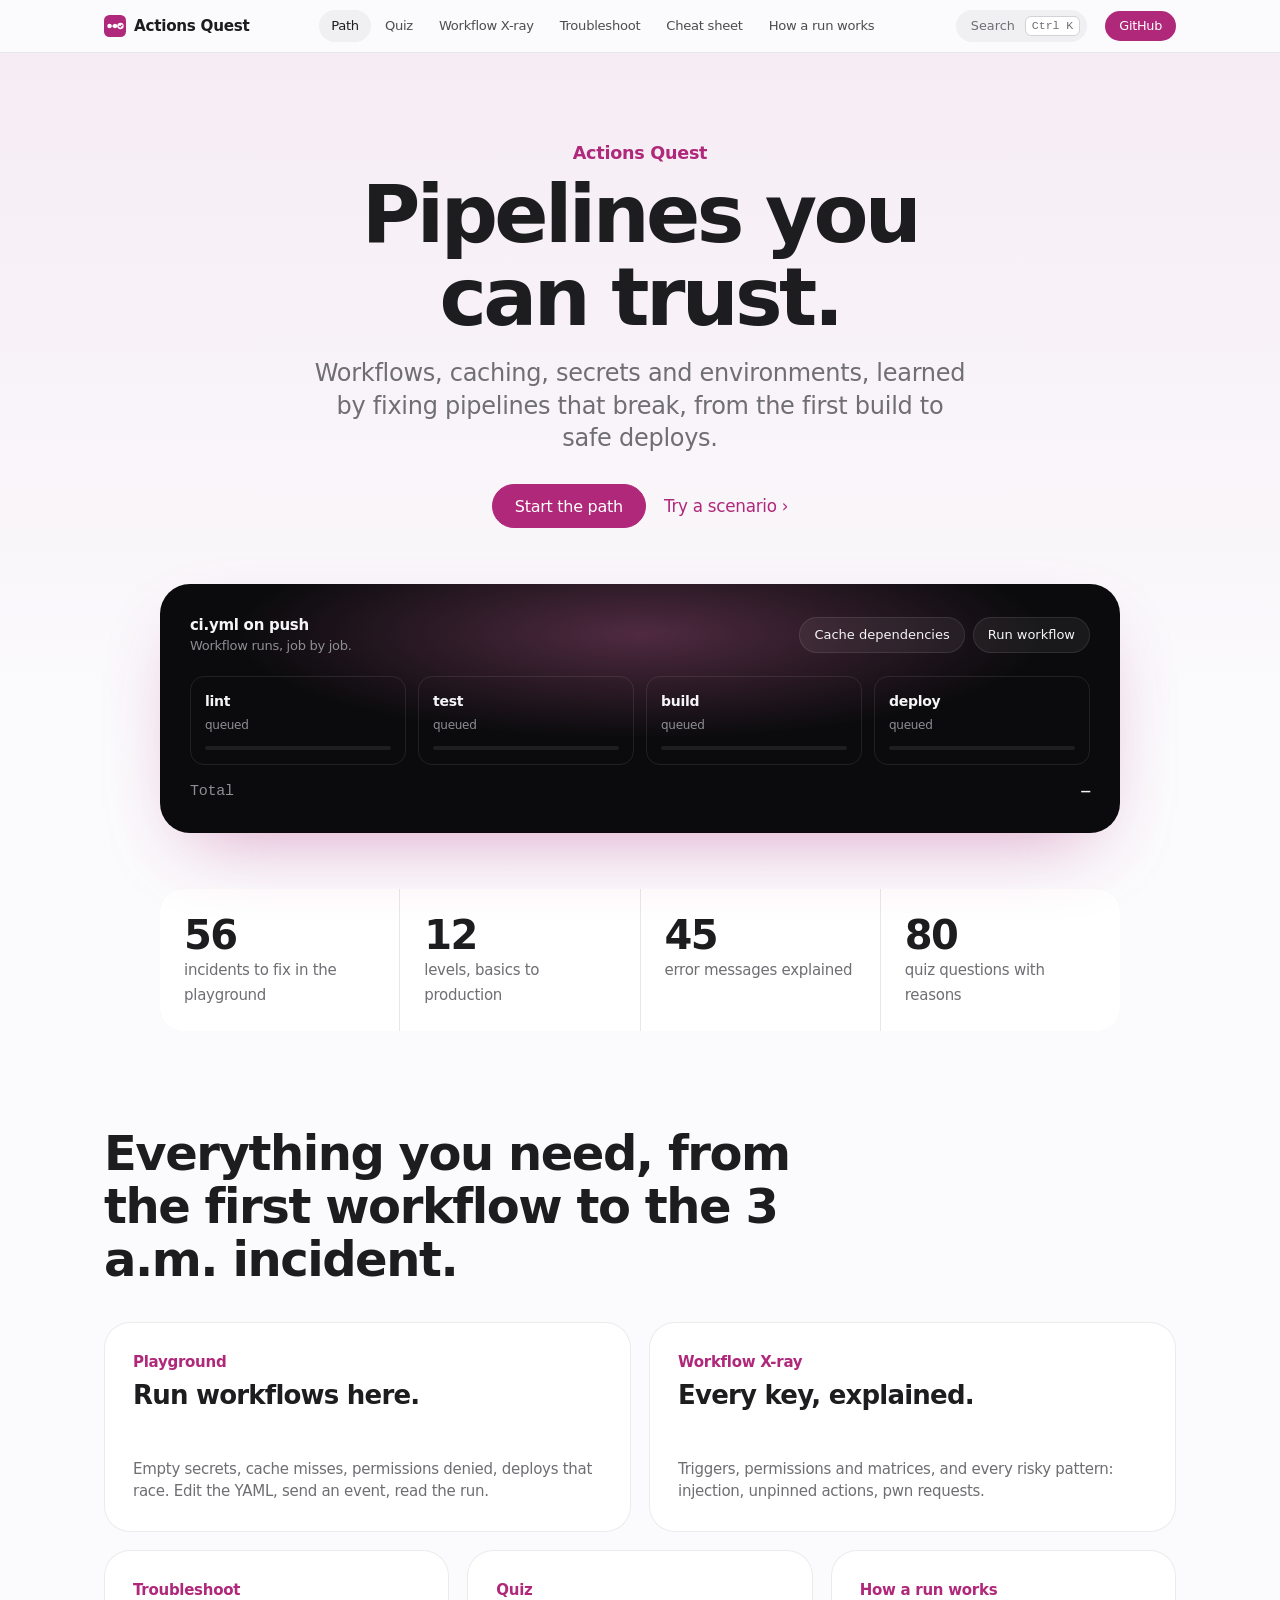
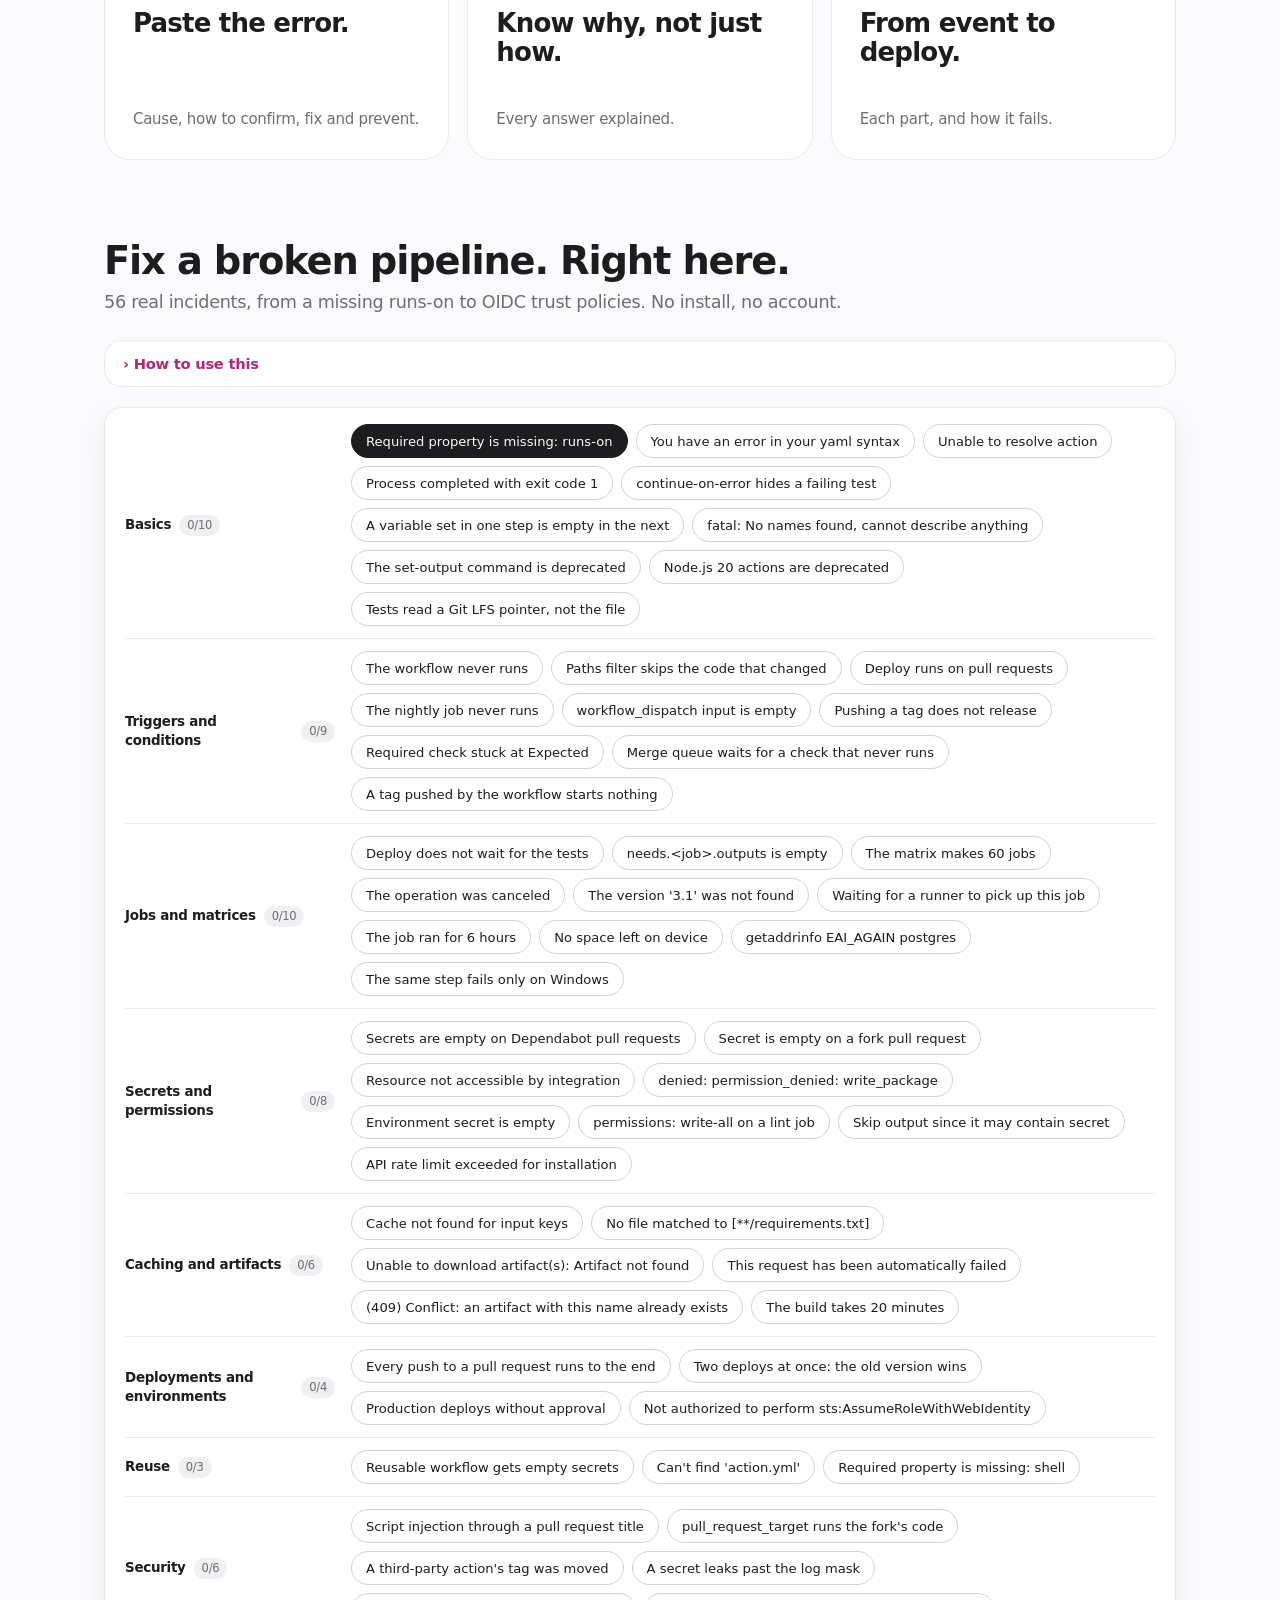
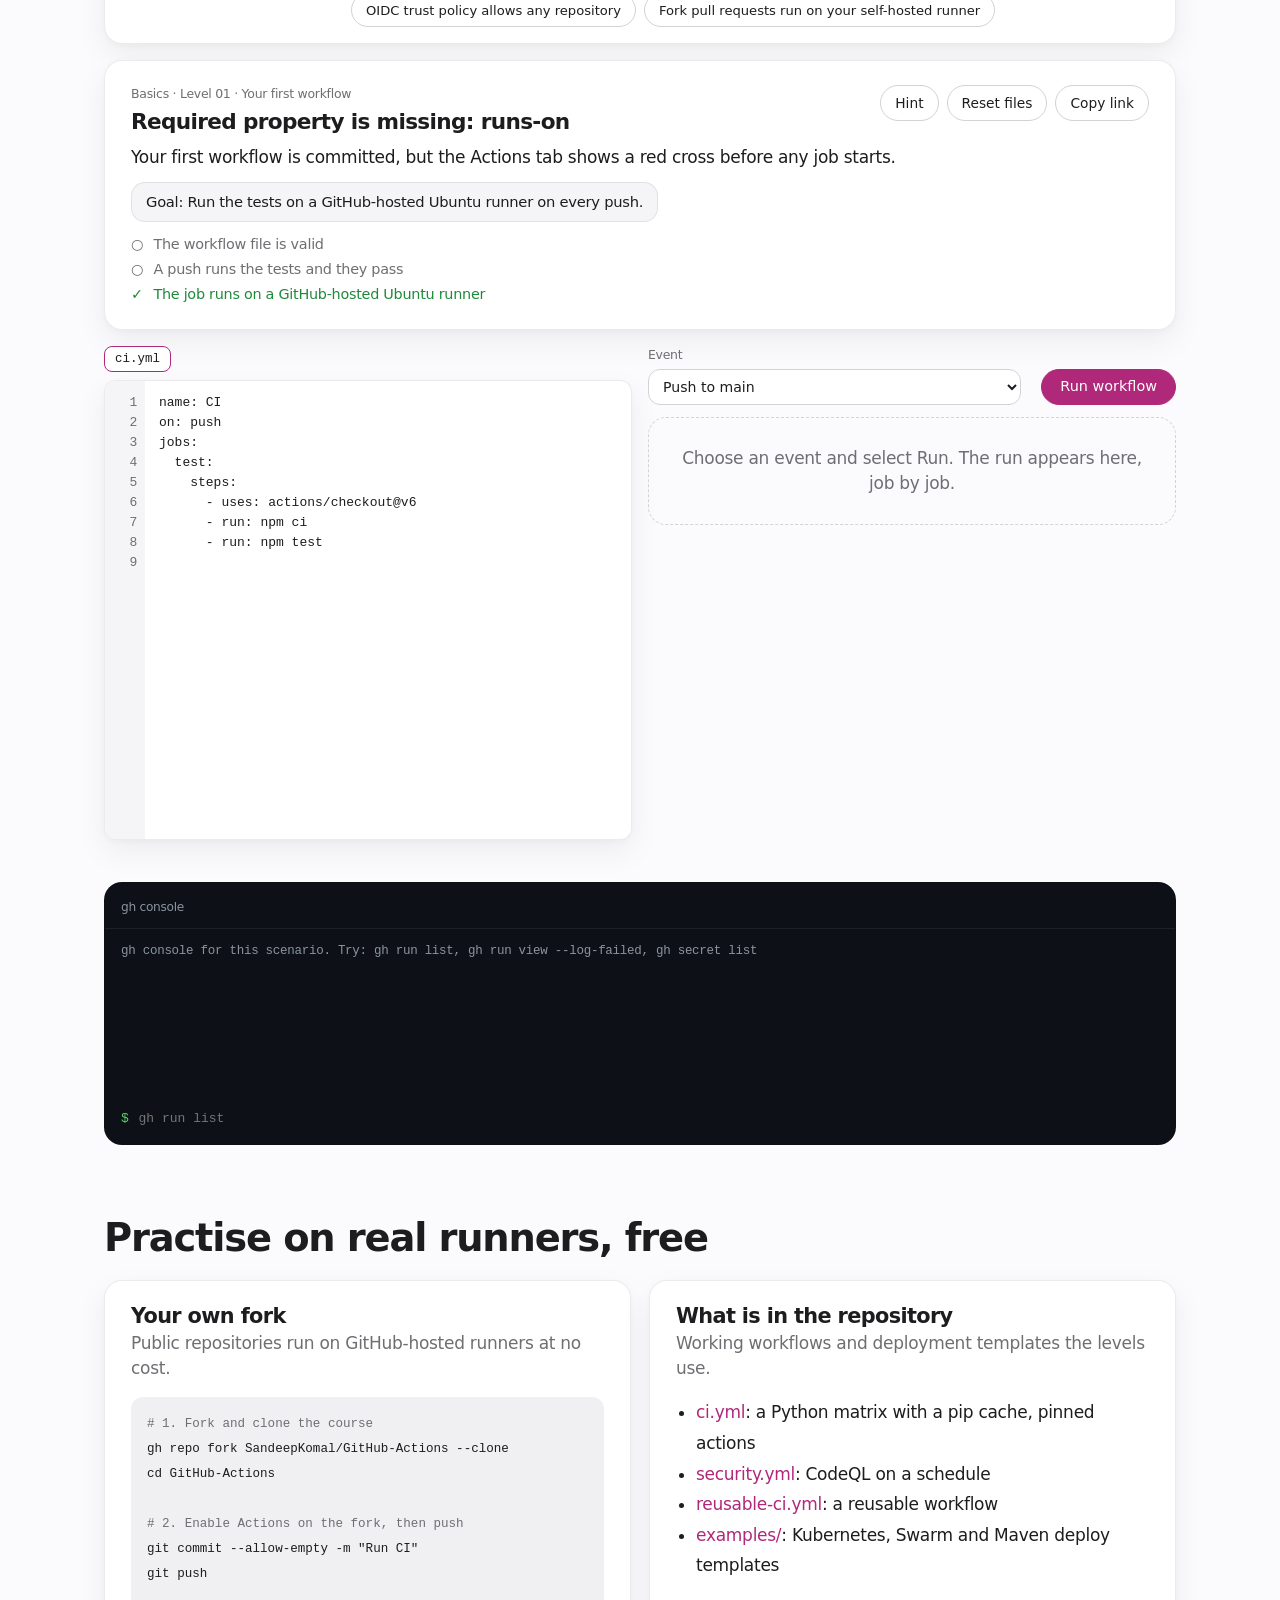
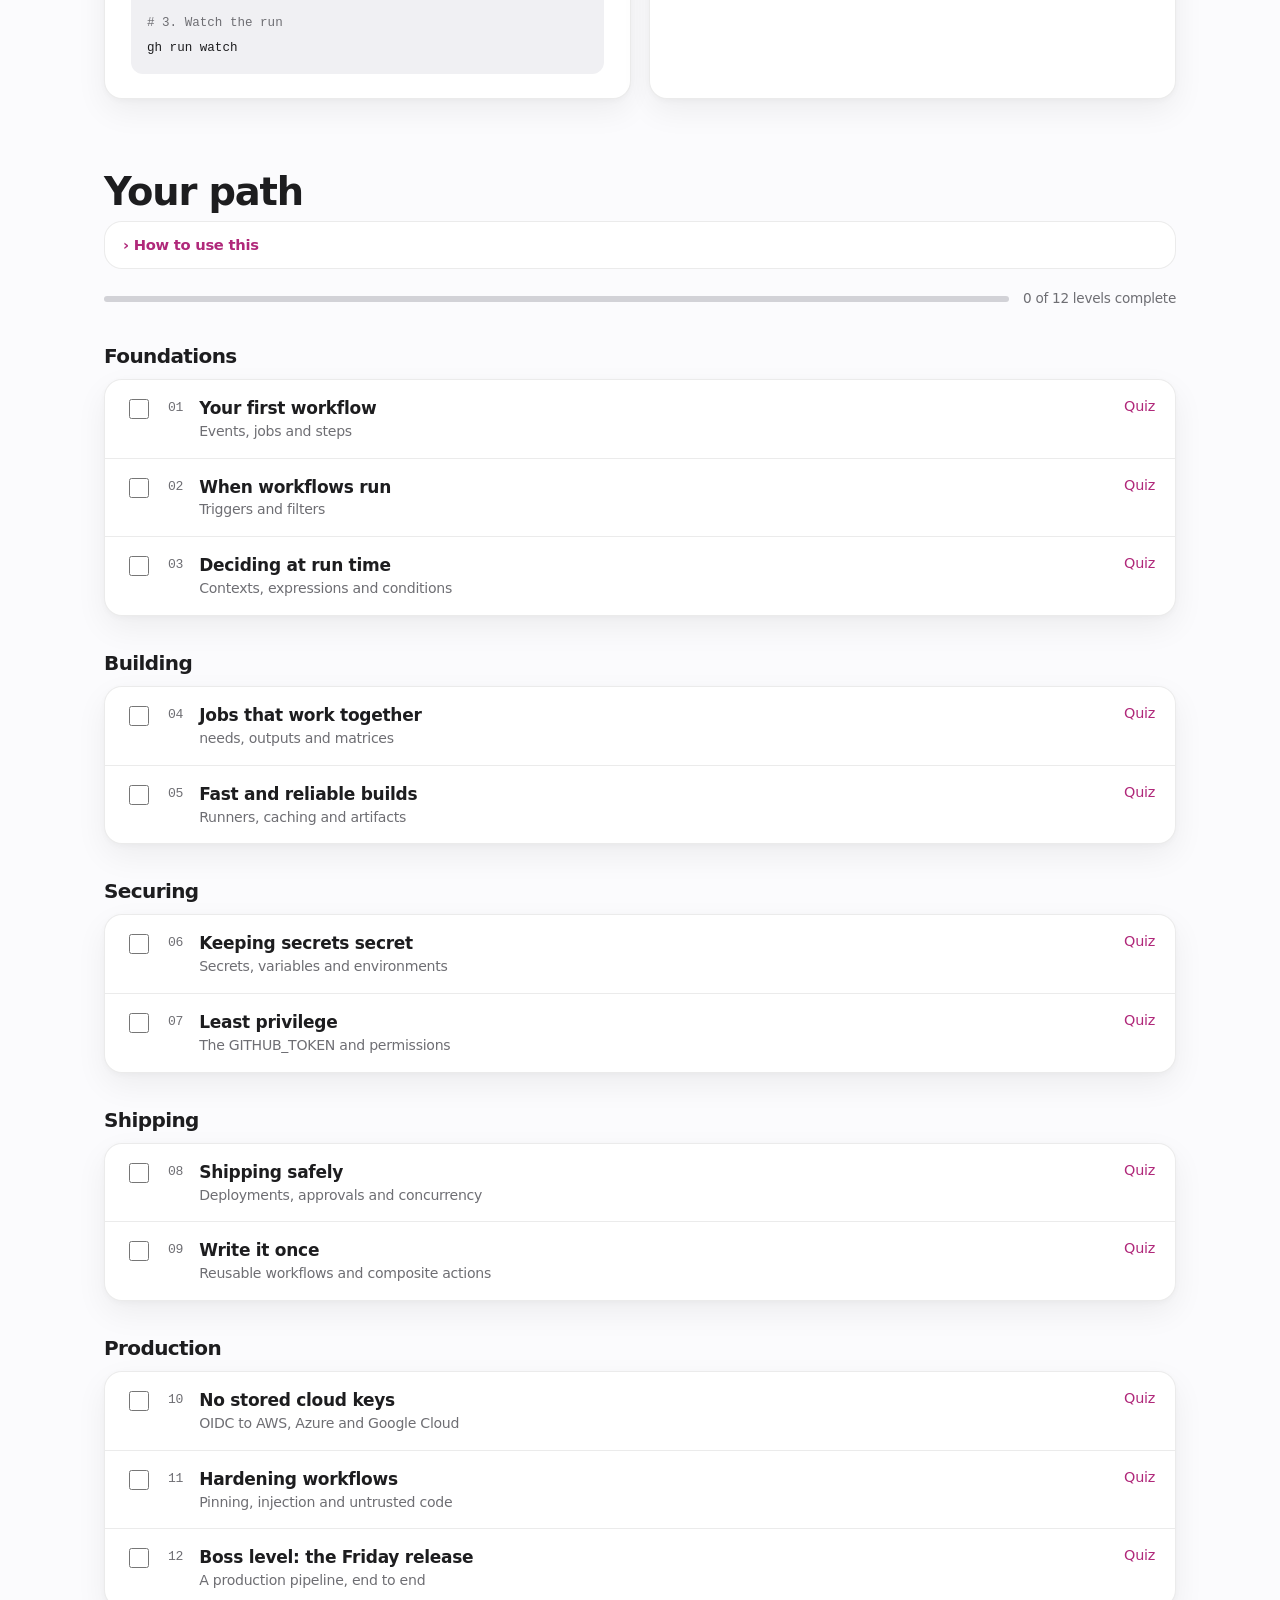
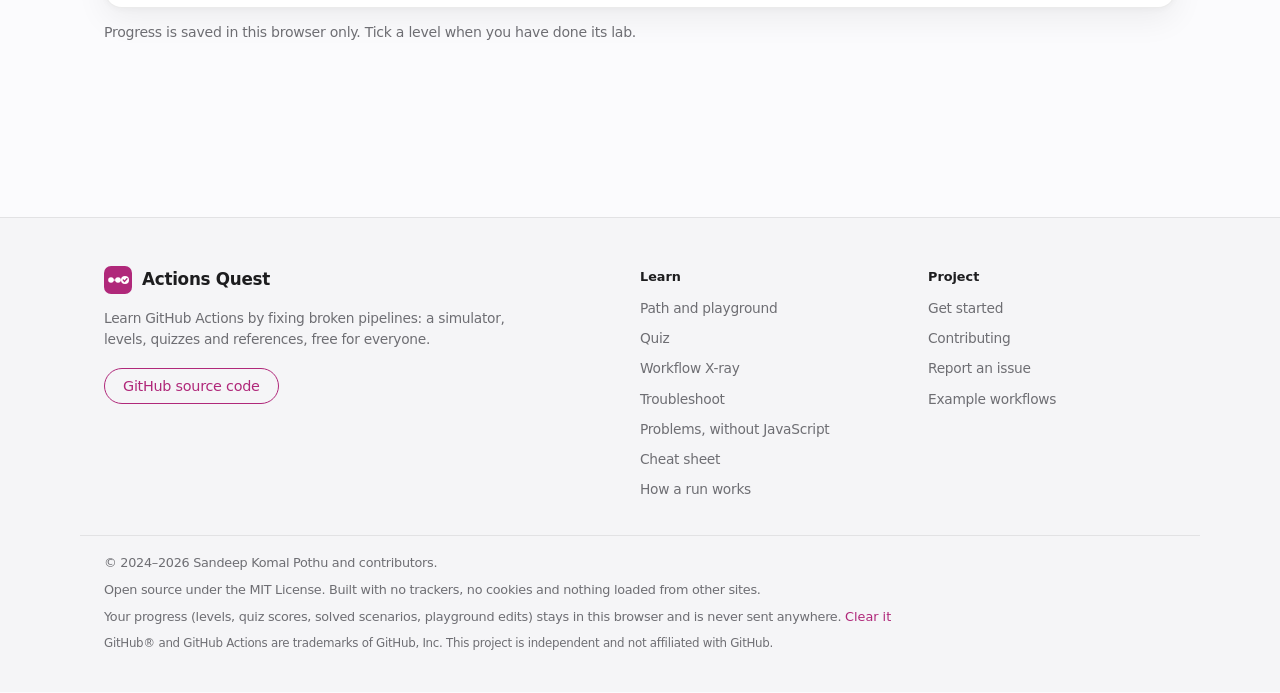
==== commit cc522584: "Name the last section after what it shows The section explains how the tool runs, not a software arc" ====
--- a/site/index.html
+++ b/site/index.html
@@ -25,7 +25,7 @@
         <a href="#xray" data-tab="xray">Workflow X-ray</a>
         <a href="#doctor" data-tab="doctor">Troubleshoot</a>
         <a href="#cheats" data-tab="cheats">Cheat sheet</a>
-        <a href="#arch" data-tab="arch">Actions arch</a>
+        <a href="#arch" data-tab="arch">How a run works</a>
       </nav>
       <button type="button" class="kbd-btn" id="palette-open" aria-label="Search the site (Ctrl+K)"><span>Search</span><kbd id="palette-key">Ctrl K</kbd></button>
       <a class="gh" data-repo="" href="#">GitHub</a>
@@ -56,7 +56,7 @@
             <a class="tile wide" href="#xray"><div><div class="k">Workflow X-ray</div><h3>Every key, explained.</h3></div><p>Triggers, permissions and matrices, and every risky pattern: injection, unpinned actions, pwn requests.</p></a>
             <a class="tile" href="#doctor"><div><div class="k">Troubleshoot</div><h3>Paste the error.</h3></div><p>Cause, how to confirm, fix and prevent.</p></a>
             <a class="tile" href="#quiz"><div><div class="k">Quiz</div><h3>Know why, not just how.</h3></div><p>Every answer explained.</p></a>
-            <a class="tile" href="#arch"><div><div class="k">Architecture</div><h3>From event to deploy.</h3></div><p>Each part, and how it fails.</p></a>
+            <a class="tile" href="#arch"><div><div class="k">How a run works</div><h3>From event to deploy.</h3></div><p>Each part, and how it fails.</p></a>
           </div>
         </section>
 
@@ -205,7 +205,7 @@
     </section>
 
     <section id="tab-arch" class="tab wrap" hidden>
-      <h2>GitHub Actions architecture</h2>
+      <h2>How a workflow run works</h2>
       <p class="lede">How a run goes from an event to a deploy: what each part does and how you can tell when it breaks. Point at a part, or tab to it.</p>
       <div class="arch" id="arch"></div>
     </section>
@@ -226,7 +226,7 @@
         <a href="#doctor">Troubleshoot</a>
         <a href="problems.html">Problems, without JavaScript</a>
         <a href="#cheats">Cheat sheet</a>
-        <a href="#arch">Actions arch</a>
+        <a href="#arch">How a run works</a>
       </nav>
       <nav class="foot-col" aria-label="Project">
         <h2>Project</h2>
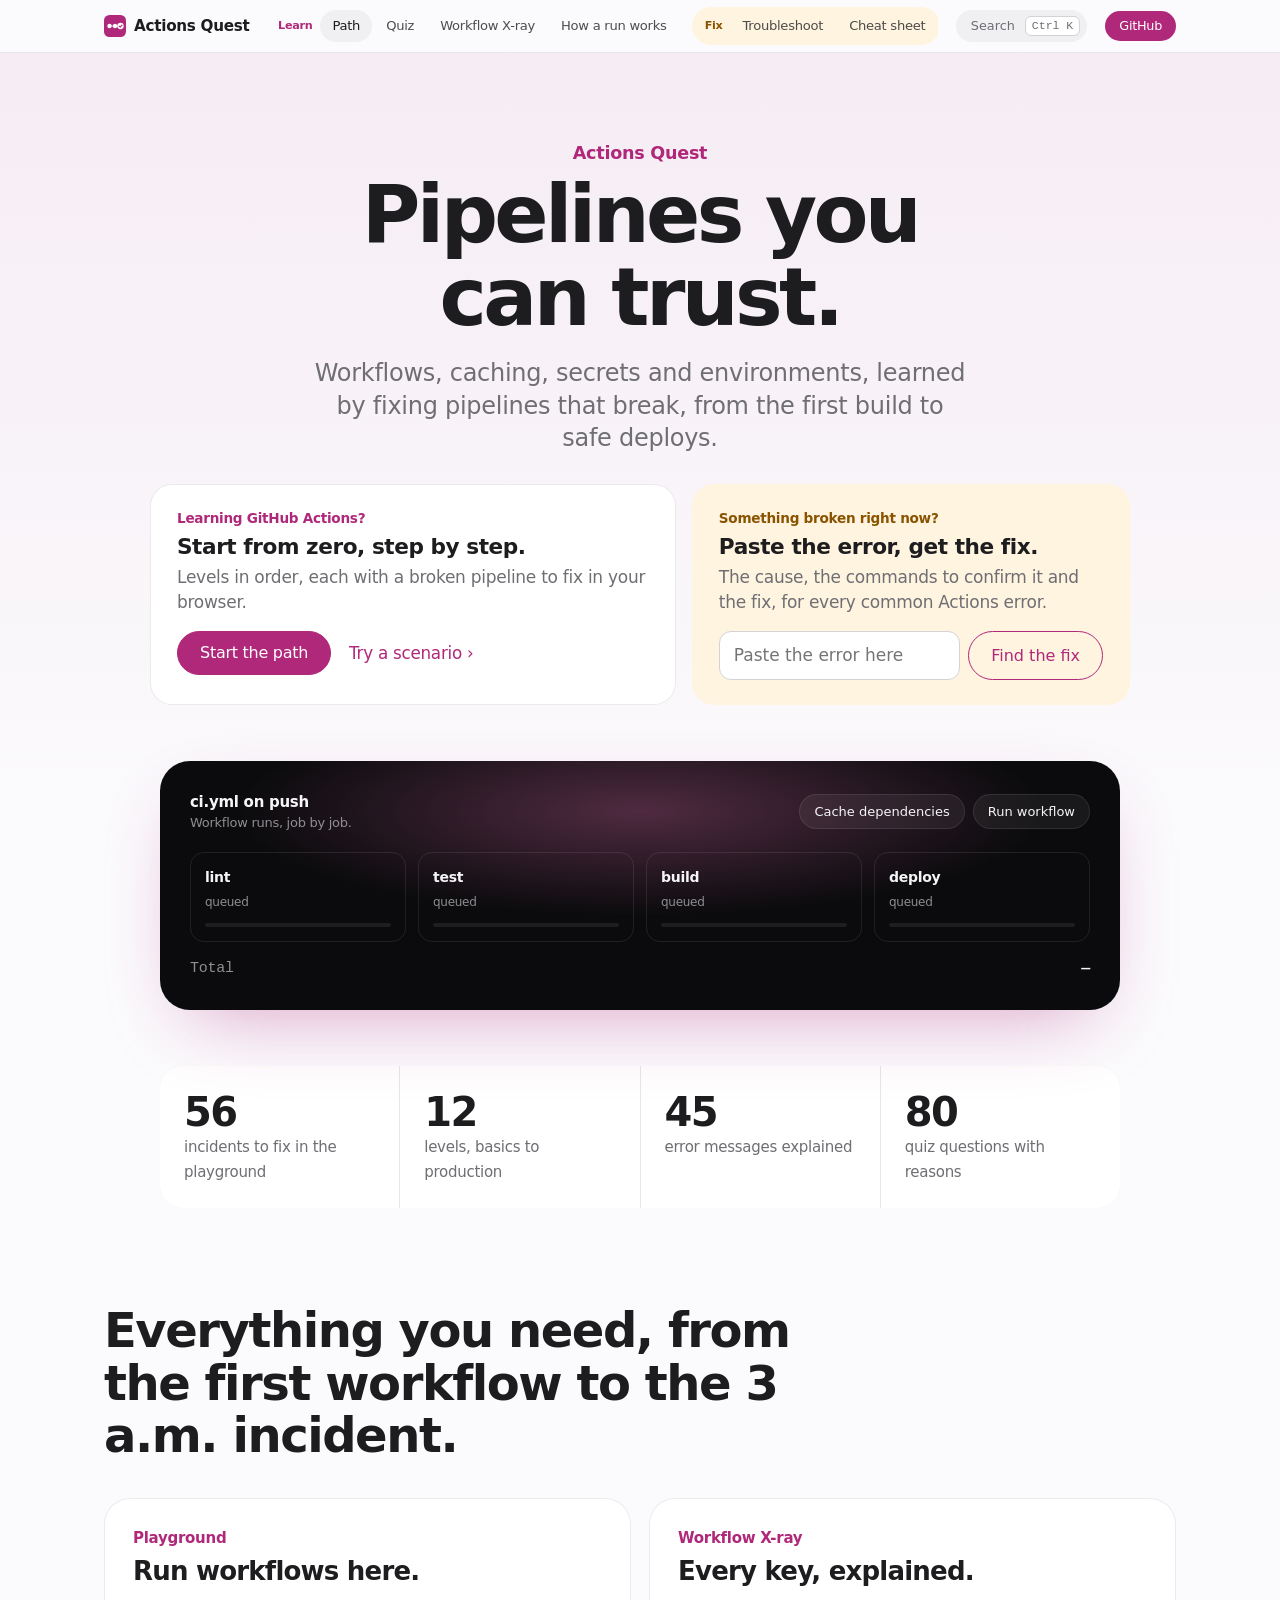
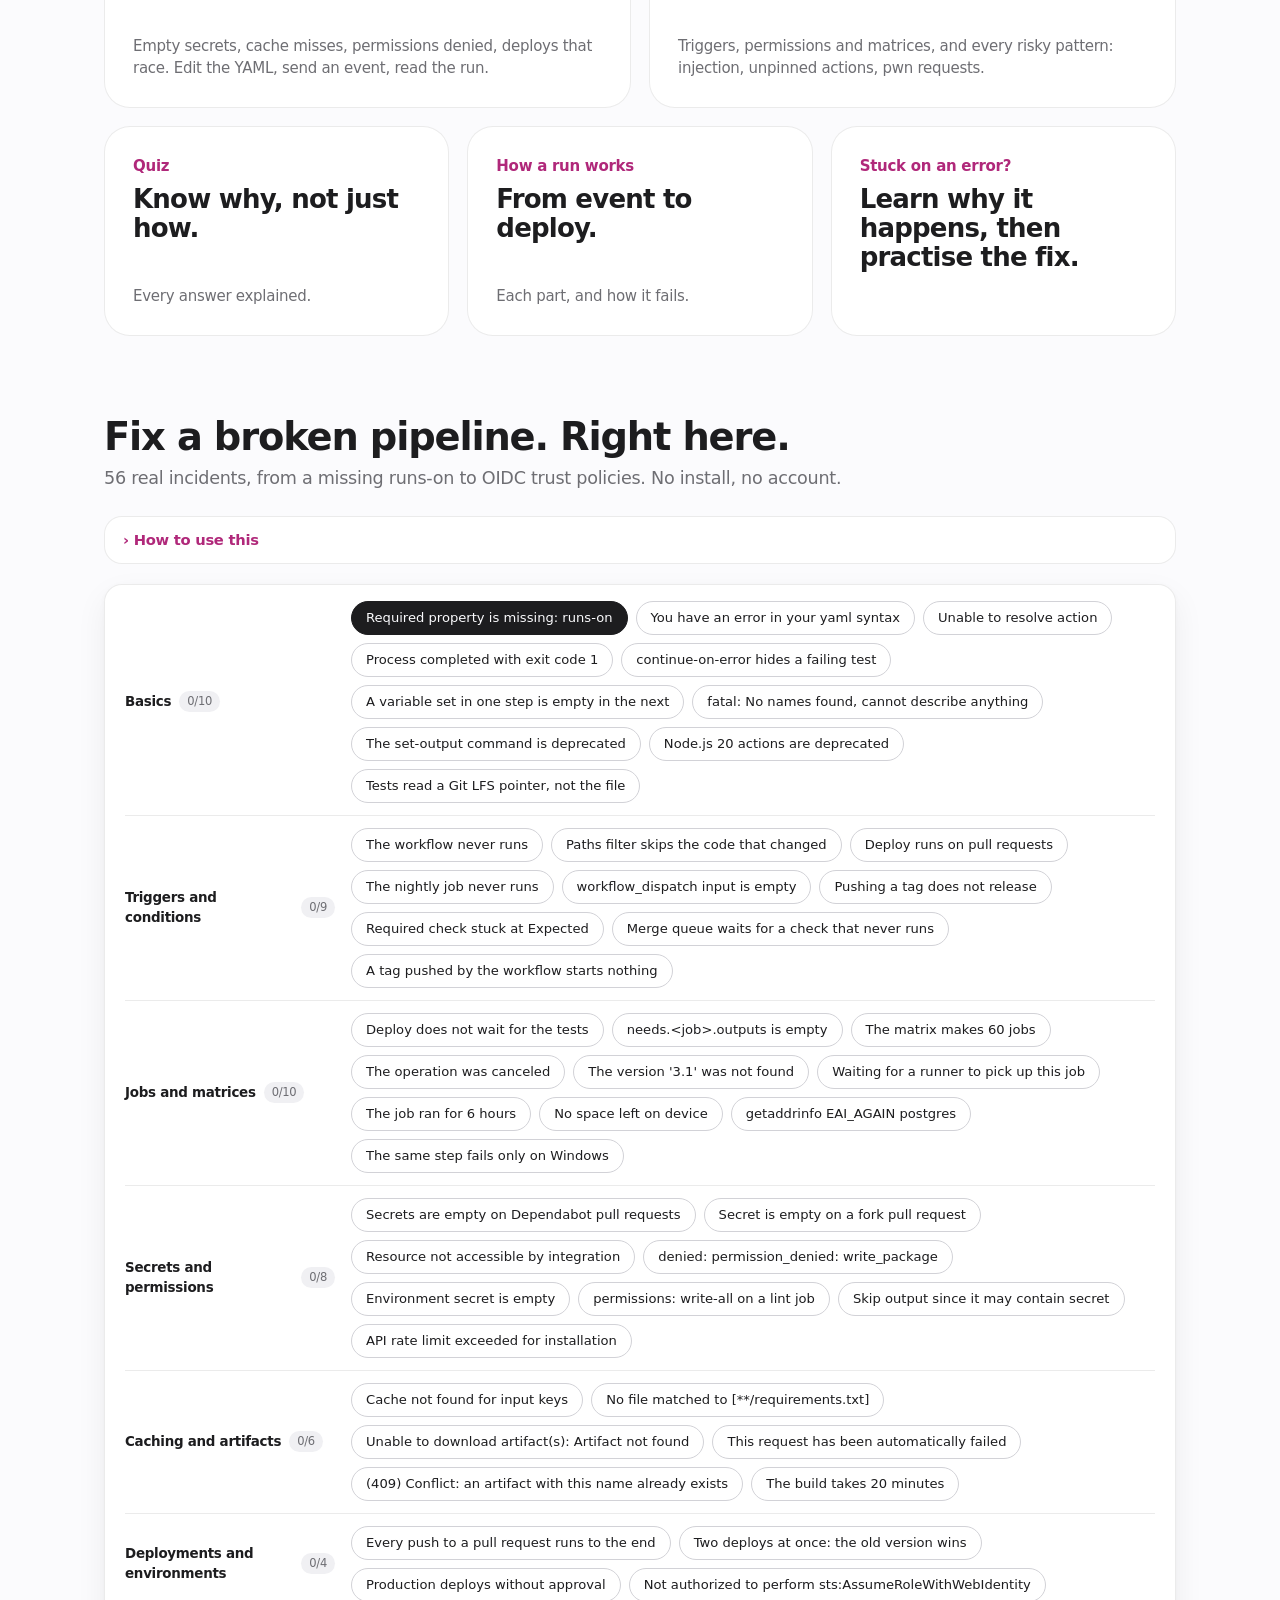
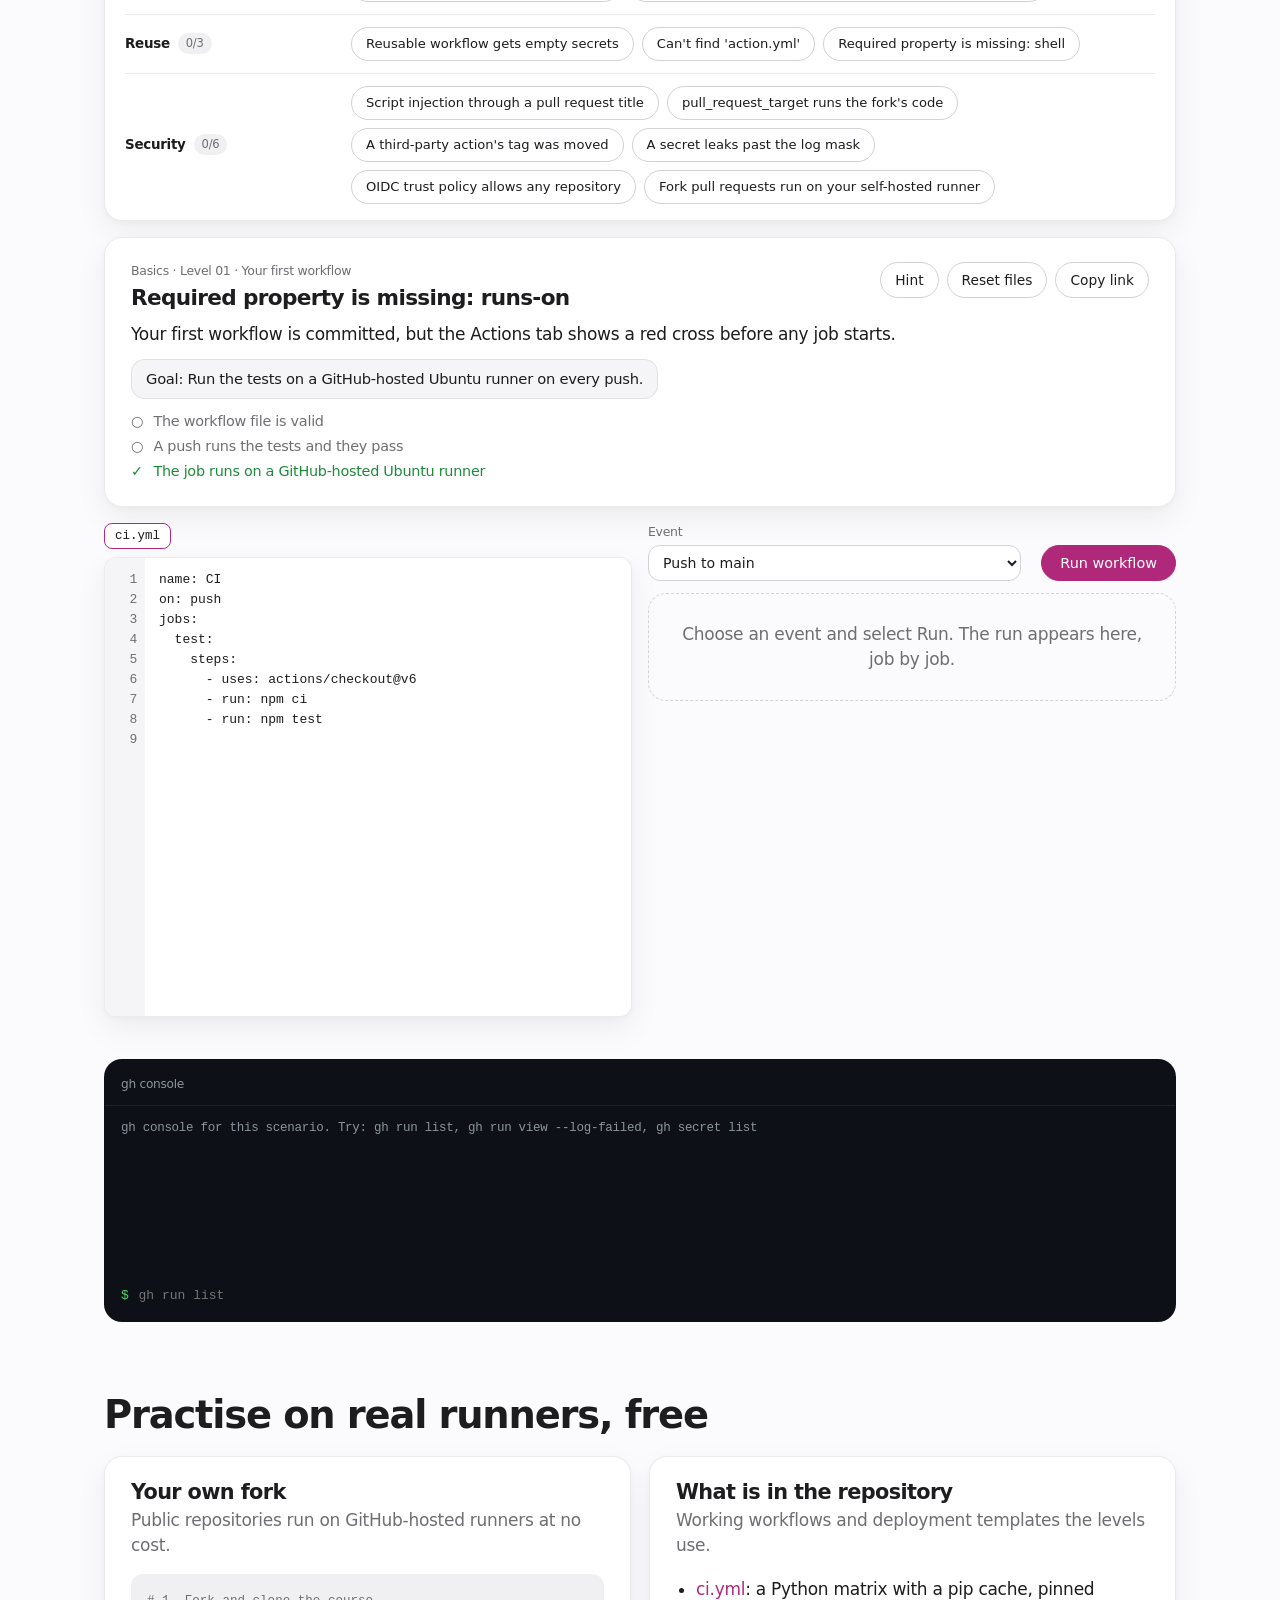
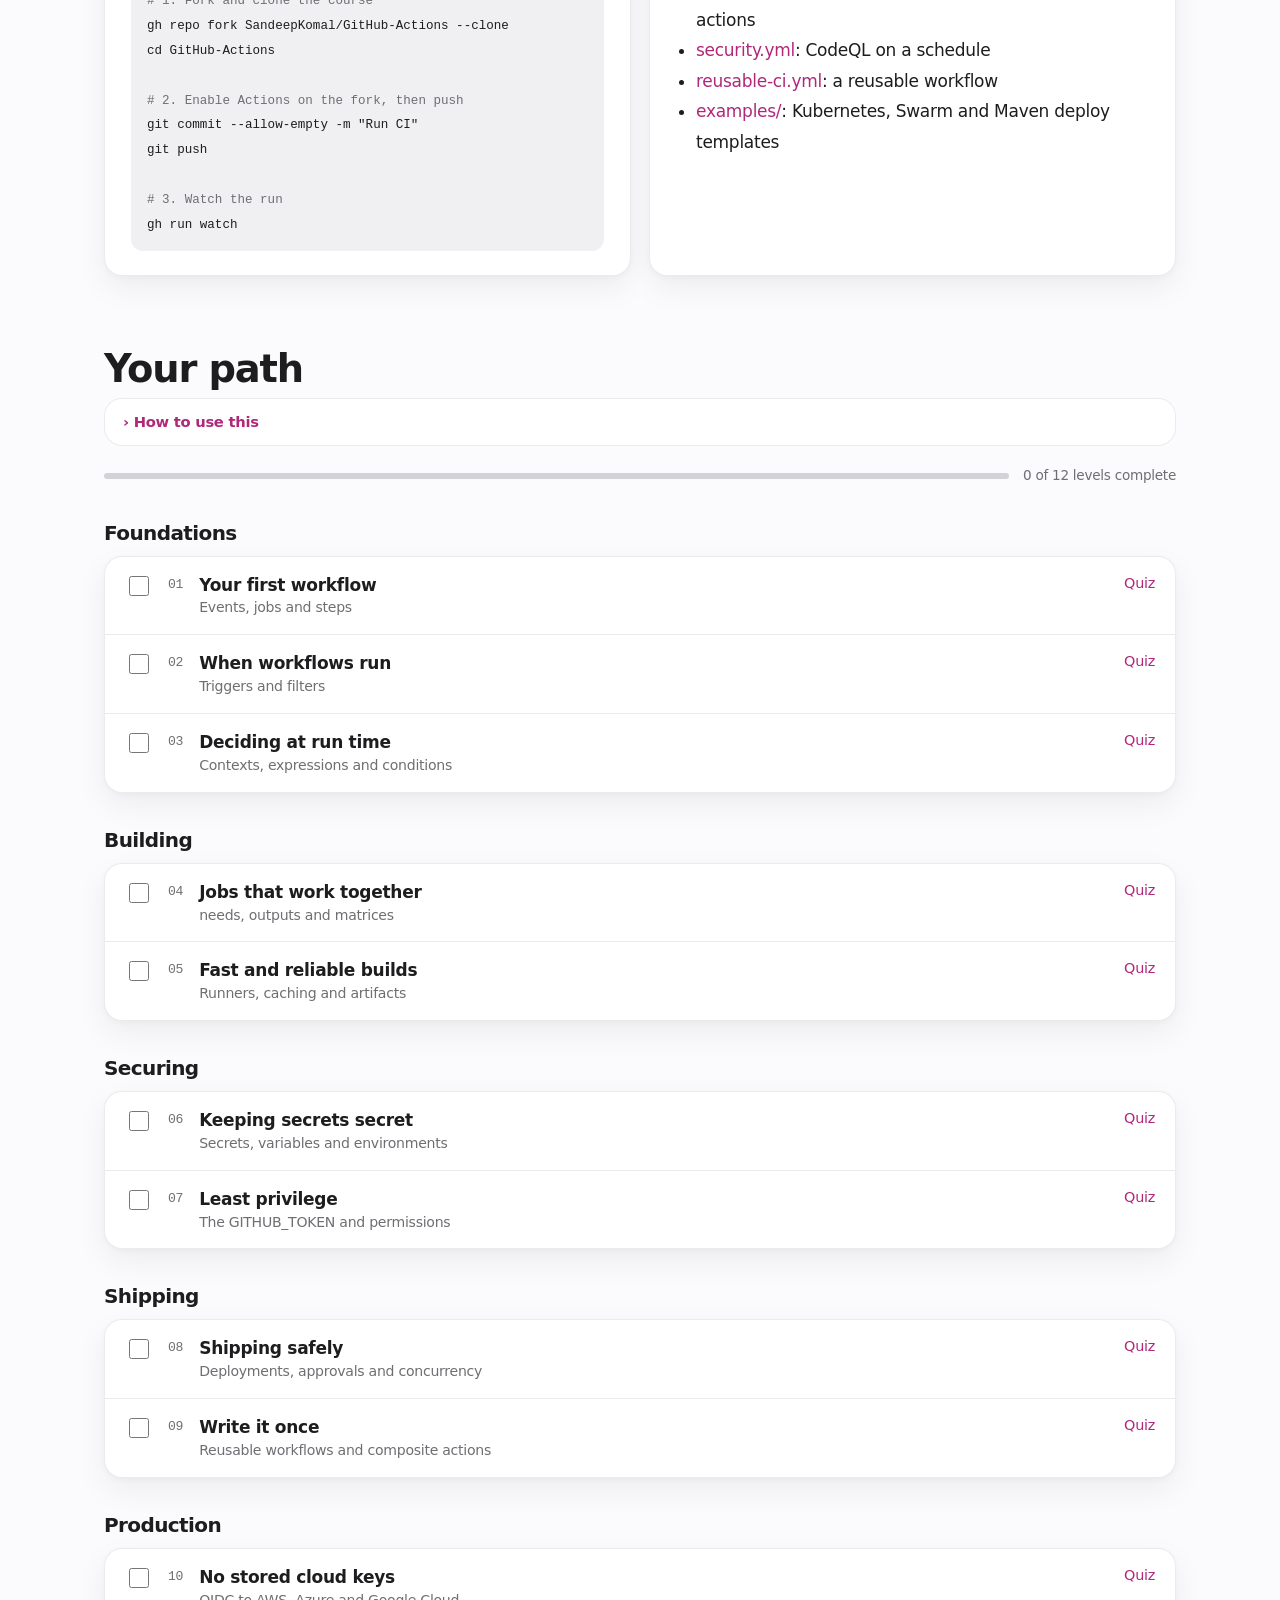
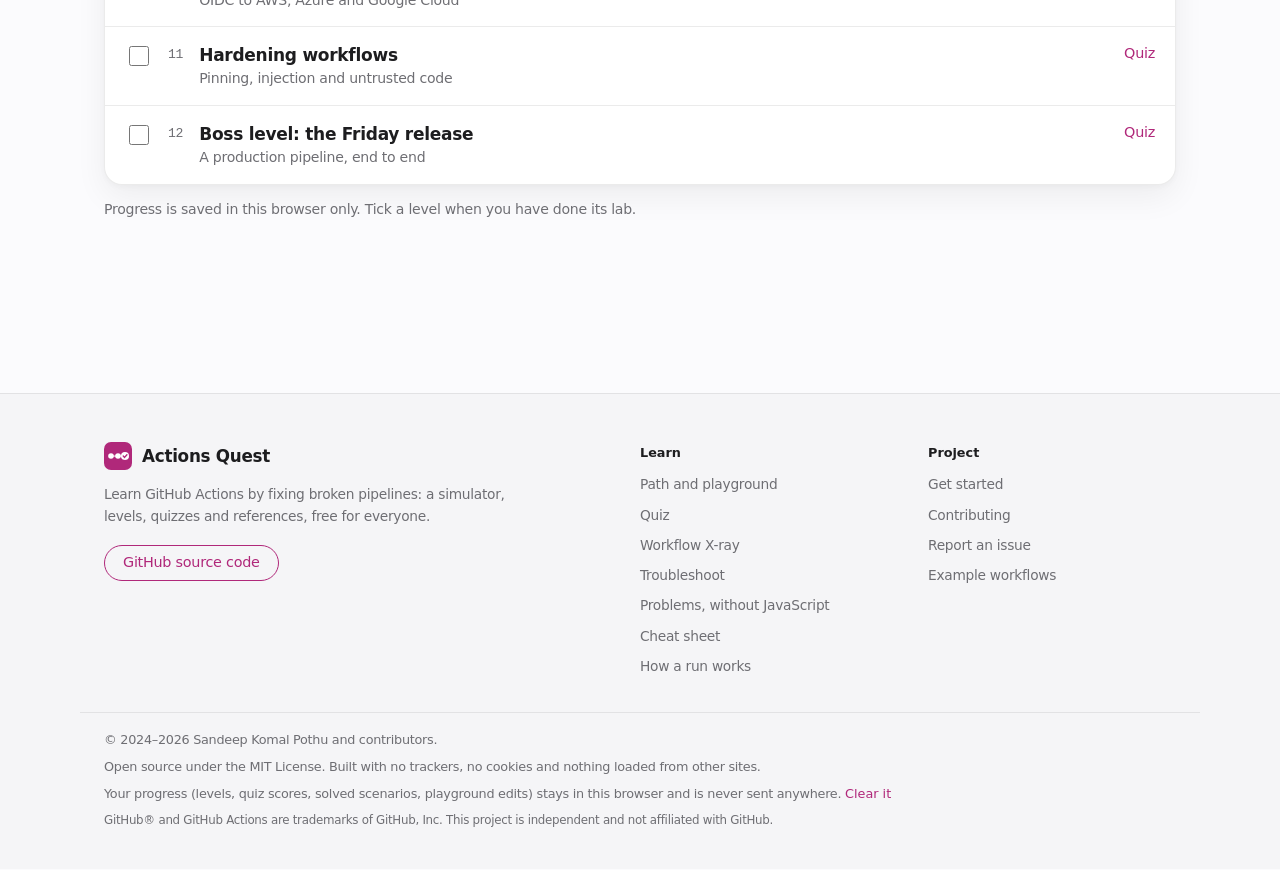
==== commit b146bfcc: "Split the site into Learn and Fix modes People arrive either to learn the subject or because somethi" ====
--- a/site/index.html
+++ b/site/index.html
@@ -20,12 +20,18 @@
     <div class="wrap top-inner">
       <a class="brand" href="#path" aria-label="Actions Quest home"><img src="logo.svg" alt="" width="22" height="22">Actions Quest</a>
       <nav aria-label="Sections">
-        <a href="#path" data-tab="path">Path</a>
-        <a href="#quiz" data-tab="quiz">Quiz</a>
-        <a href="#xray" data-tab="xray">Workflow X-ray</a>
-        <a href="#doctor" data-tab="doctor">Troubleshoot</a>
-        <a href="#cheats" data-tab="cheats">Cheat sheet</a>
-        <a href="#arch" data-tab="arch">How a run works</a>
+        <div class="mode learn" role="group" aria-label="Learn">
+          <span class="mode-k">Learn</span>
+          <a href="#path" data-tab="path">Path</a>
+          <a href="#quiz" data-tab="quiz">Quiz</a>
+          <a href="#xray" data-tab="xray">Workflow X-ray</a>
+          <a href="#arch" data-tab="arch">How a run works</a>
+        </div>
+        <div class="mode fix" role="group" aria-label="Fix">
+          <span class="mode-k">Fix</span>
+          <a href="#doctor" data-tab="doctor">Troubleshoot</a>
+          <a href="#cheats" data-tab="cheats">Cheat sheet</a>
+        </div>
       </nav>
       <button type="button" class="kbd-btn" id="palette-open" aria-label="Search the site (Ctrl+K)"><span>Search</span><kbd id="palette-key">Ctrl K</kbd></button>
       <a class="gh" data-repo="" href="#">GitHub</a>
@@ -39,9 +45,25 @@
           <p class="eyebrow">Actions Quest</p>
           <h1>Pipelines you<br>can trust.</h1>
           <p class="sub">Workflows, caching, secrets and environments, learned by fixing pipelines that break, from the first build to safe deploys.</p>
-          <div class="ctas">
-            <a class="pill primary" href="#path-title">Start the path</a>
-            <a class="link" href="#playground">Try a scenario</a>
+          <div class="doors">
+            <div class="door learn">
+              <p class="door-k">Learning GitHub Actions?</p>
+              <h2>Start from zero, step by step.</h2>
+              <p>Levels in order, each with a broken pipeline to fix in your browser.</p>
+              <div class="ctas">
+                <a class="pill primary" href="#path-title">Start the path</a>
+                <a class="link" href="#playground">Try a scenario</a>
+              </div>
+            </div>
+            <div class="door fix">
+              <p class="door-k">Something broken right now?</p>
+              <h2>Paste the error, get the fix.</h2>
+              <p>The cause, the commands to confirm it and the fix, for every common Actions error.</p>
+              <div class="door-search">
+                <input id="door-q" type="search" placeholder="Paste the error here" aria-label="Paste an error" autocomplete="off" spellcheck="false">
+                <button type="button" class="pill" id="door-go">Find the fix</button>
+              </div>
+            </div>
           </div>
           <div class="stage" id="stage"></div>
           <div class="stats" id="stats"></div>
@@ -54,9 +76,9 @@
           <div class="bento">
             <a class="tile wide" href="#playground"><div><div class="k">Playground</div><h3>Run workflows here.</h3></div><p>Empty secrets, cache misses, permissions denied, deploys that race. Edit the YAML, send an event, read the run.</p></a>
             <a class="tile wide" href="#xray"><div><div class="k">Workflow X-ray</div><h3>Every key, explained.</h3></div><p>Triggers, permissions and matrices, and every risky pattern: injection, unpinned actions, pwn requests.</p></a>
-            <a class="tile" href="#doctor"><div><div class="k">Troubleshoot</div><h3>Paste the error.</h3></div><p>Cause, how to confirm, fix and prevent.</p></a>
             <a class="tile" href="#quiz"><div><div class="k">Quiz</div><h3>Know why, not just how.</h3></div><p>Every answer explained.</p></a>
             <a class="tile" href="#arch"><div><div class="k">How a run works</div><h3>From event to deploy.</h3></div><p>Each part, and how it fails.</p></a>
+            <a class="tile" href="#doctor"><div><div class="k">Stuck on an error?</div><h3>Learn why it happens, then practise the fix.</h3></div></a>
           </div>
         </section>
 
@@ -182,8 +204,9 @@
     </section>
 
     <section id="tab-doctor" class="tab wrap" hidden>
-      <h2>Troubleshoot</h2>
-      <p class="lede">Paste the error from your run, or pick a symptom. Each answer has the exact error, the cause, how to confirm it, the fix, how to prevent it, and a scenario to practise on.</p>
+      <p class="mode-banner"><strong>Fix mode.</strong> For when something is broken right now. Learning GitHub Actions instead? <a href="#path">Start the path</a>.</p>
+      <h2>Stuck on an error?</h2>
+      <p class="lede">Paste the error from your run, or pick a symptom. Each answer explains why it happens, how to confirm it and how to fix and prevent it, then gives you a safe scenario to break and fix it yourself, so you recognise it next time.</p>
       <div class="guide-slot" data-guide="doctor"></div>
       <label class="field wide-field">Search errors and symptoms
         <input id="doctor-q" type="search" placeholder="Paste an error: Resource not accessible by integration" autocomplete="off">
--- a/site/style.css
+++ b/site/style.css
@@ -95,6 +95,13 @@
 .top nav a { color: var(--text); opacity: .78; padding: 6px 12px; border-radius: 99px; white-space: nowrap; font-size: .82rem; transition: opacity .2s, background .2s; }
 .top nav a:hover { opacity: 1; text-decoration: none; }
 .top nav a[aria-current="page"] { opacity: 1; background: var(--code-bg); font-weight: 500; }
+/* Two modes: Learn (the course) and Fix (the reference for something broken now). */
+.top nav { align-items: center; gap: 10px; }
+.mode { display: flex; align-items: center; gap: 2px; padding: 3px; border-radius: 99px; }
+.mode-k { font-size: .7rem; font-weight: 600; padding: 0 6px 0 10px; color: var(--a); }
+.mode.fix { background: var(--warn-soft); }
+.mode.fix .mode-k { color: var(--warn-text); }
+.mode.fix a[aria-current="page"] { background: var(--surface); }
 .gh { display: inline-flex; align-items: center; font-size: .8rem; font-weight: 500; color: var(--on-accent); background: var(--a); border-radius: 99px; padding: 6px 14px; }
 .gh:hover { background: var(--accent-hover); text-decoration: none; }
 .kbd-btn { display: inline-flex; align-items: center; gap: 10px; font-size: .8rem; color: var(--muted); background: var(--code-bg); border: 1px solid transparent; border-radius: 99px; padding: 5px 6px 5px 14px; cursor: pointer; }
@@ -112,6 +119,19 @@
 .ctas { display: flex; gap: 18px; justify-content: center; align-items: center; flex-wrap: wrap; }
 .link { font-size: 1.05rem; }
 .link::after { content: " ›"; }
+.doors { display: grid; grid-template-columns: 1.2fr 1fr; gap: 16px; max-width: 980px; margin: 8px auto 0; text-align: left; }
+.door { padding: 24px 26px; border-radius: 22px; border: 1px solid var(--hair); background: var(--surface); display: flex; flex-direction: column; gap: 6px; }
+.door h2 { margin: 0; font-size: 1.35rem; letter-spacing: -.02em; }
+.door p { margin: 0; color: var(--muted); }
+.door .door-k { font-size: .85rem; font-weight: 600; color: var(--a); }
+.door.fix { background: var(--warn-soft); border-color: transparent; }
+.door.fix .door-k { color: var(--warn-text); }
+.door .ctas { justify-content: flex-start; margin-top: 10px; }
+.door-search { display: flex; gap: 8px; margin-top: 10px; }
+.door-search input { flex: 1; min-width: 0; border-radius: 99px; }
+.mode-banner { margin: 32px 0 0; padding: 12px 16px; border-radius: var(--radius-sm); background: var(--warn-soft); font-size: .95rem; }
+.mode-banner strong { color: var(--warn-text); }
+.mode-banner + h2 { margin-top: 28px; }
 .pill {
   display: inline-flex; align-items: center; justify-content: center; gap: 6px; min-height: 44px; padding: 0 22px; border-radius: 99px;
   font-size: 1rem; color: var(--a); background: transparent; border: 1px solid var(--a); cursor: pointer;
@@ -277,6 +297,9 @@
 .answer pre { white-space: pre-wrap; word-break: break-word; }
 .answer pre.err { background: var(--bad-soft); color: var(--text); }
 .doctor-practise { display: flex; flex-wrap: wrap; align-items: center; gap: 8px; margin-top: 16px; }
+.learn-it { margin-top: 24px; padding: 18px 20px; border-radius: var(--radius-sm); background: var(--accent-soft); border: 1px solid var(--hair); }
+.answer .learn-it h4 { margin-top: 0; color: var(--text); }
+.learn-it > p { margin: 4px 0 0; }
 
 /* Cheat sheet */
 .group { font-size: 1rem; color: var(--muted); margin: 28px 0 10px; font-weight: 600; }
@@ -505,8 +528,13 @@
   .brand { flex: 1; }
   .kbd-btn span { display: none; }
   .kbd-btn { padding: 5px; }
-  .top nav { order: 3; flex-basis: 100%; display: grid; grid-template-columns: repeat(3, 1fr); margin: 0 -8px; }
-  .top nav a { padding: 6px 4px; text-align: center; }
+  .top nav { order: 3; flex-basis: 100%; flex-wrap: wrap; gap: 6px; margin: 0 -8px; }
+  .top nav a { padding: 6px 8px; text-align: center; }
+  .mode { flex-wrap: wrap; justify-content: center; }
+  .mode-k { padding: 0 4px 0 8px; }
+  .doors { grid-template-columns: minmax(0, 1fr); }
+  .door { padding: 22px; }
+  .door-search { flex-direction: column; }
   .hero { padding: 48px 0 16px; }
   .stage { padding: 18px; border-radius: 24px; margin-top: 40px; }
   .pipe { grid-template-columns: 1fr 1fr; }
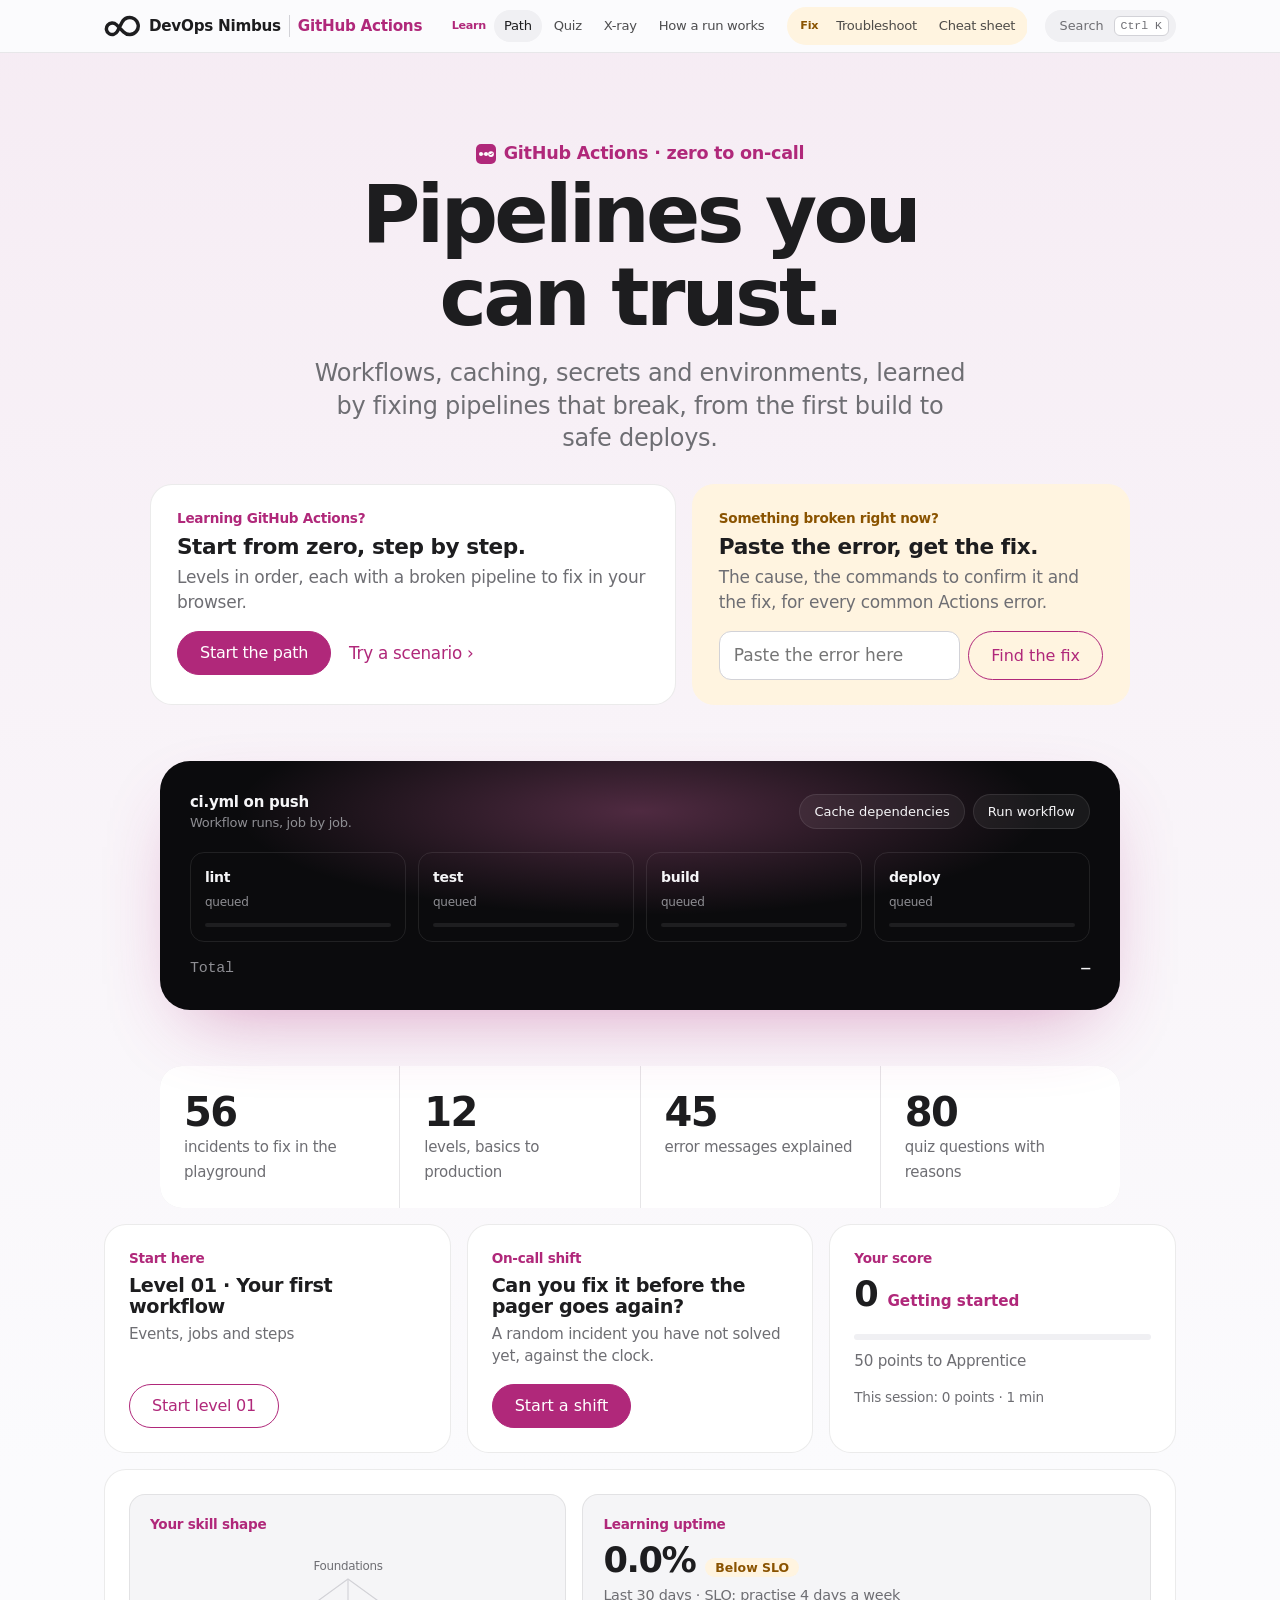
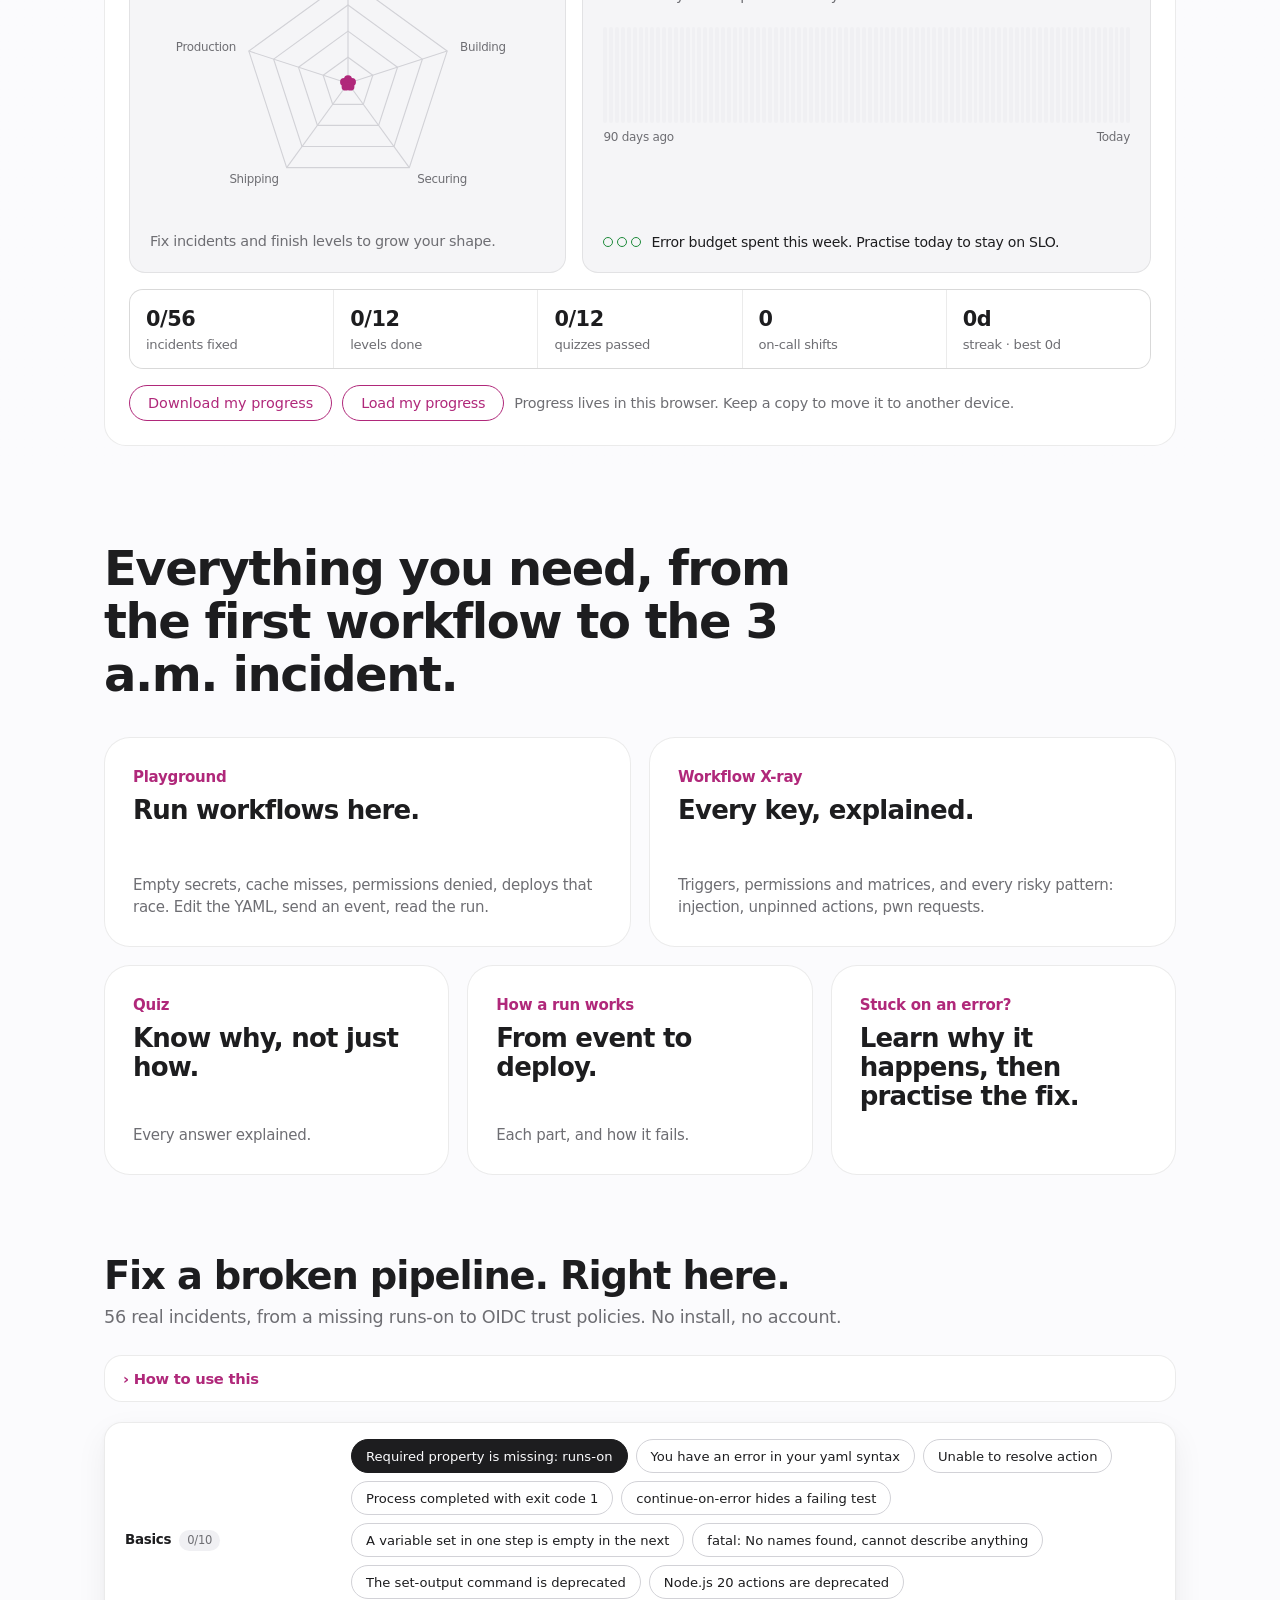
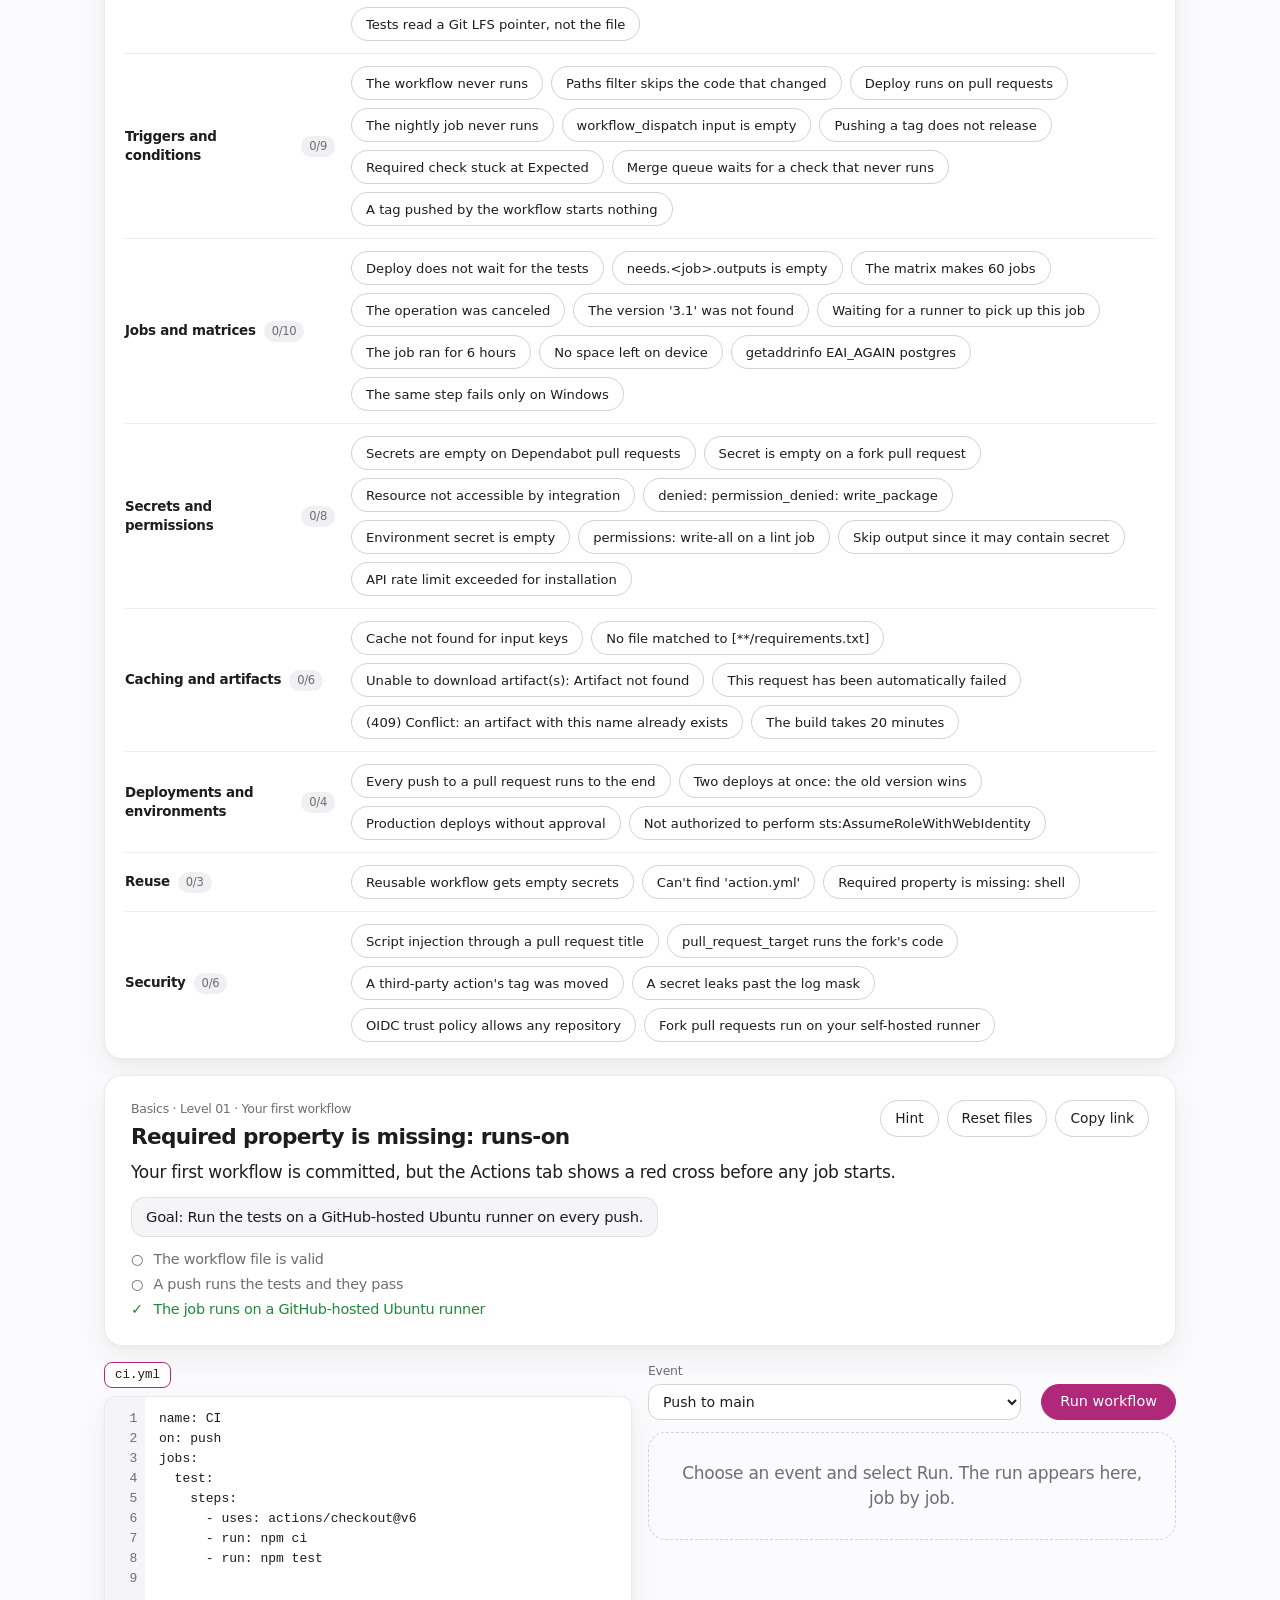
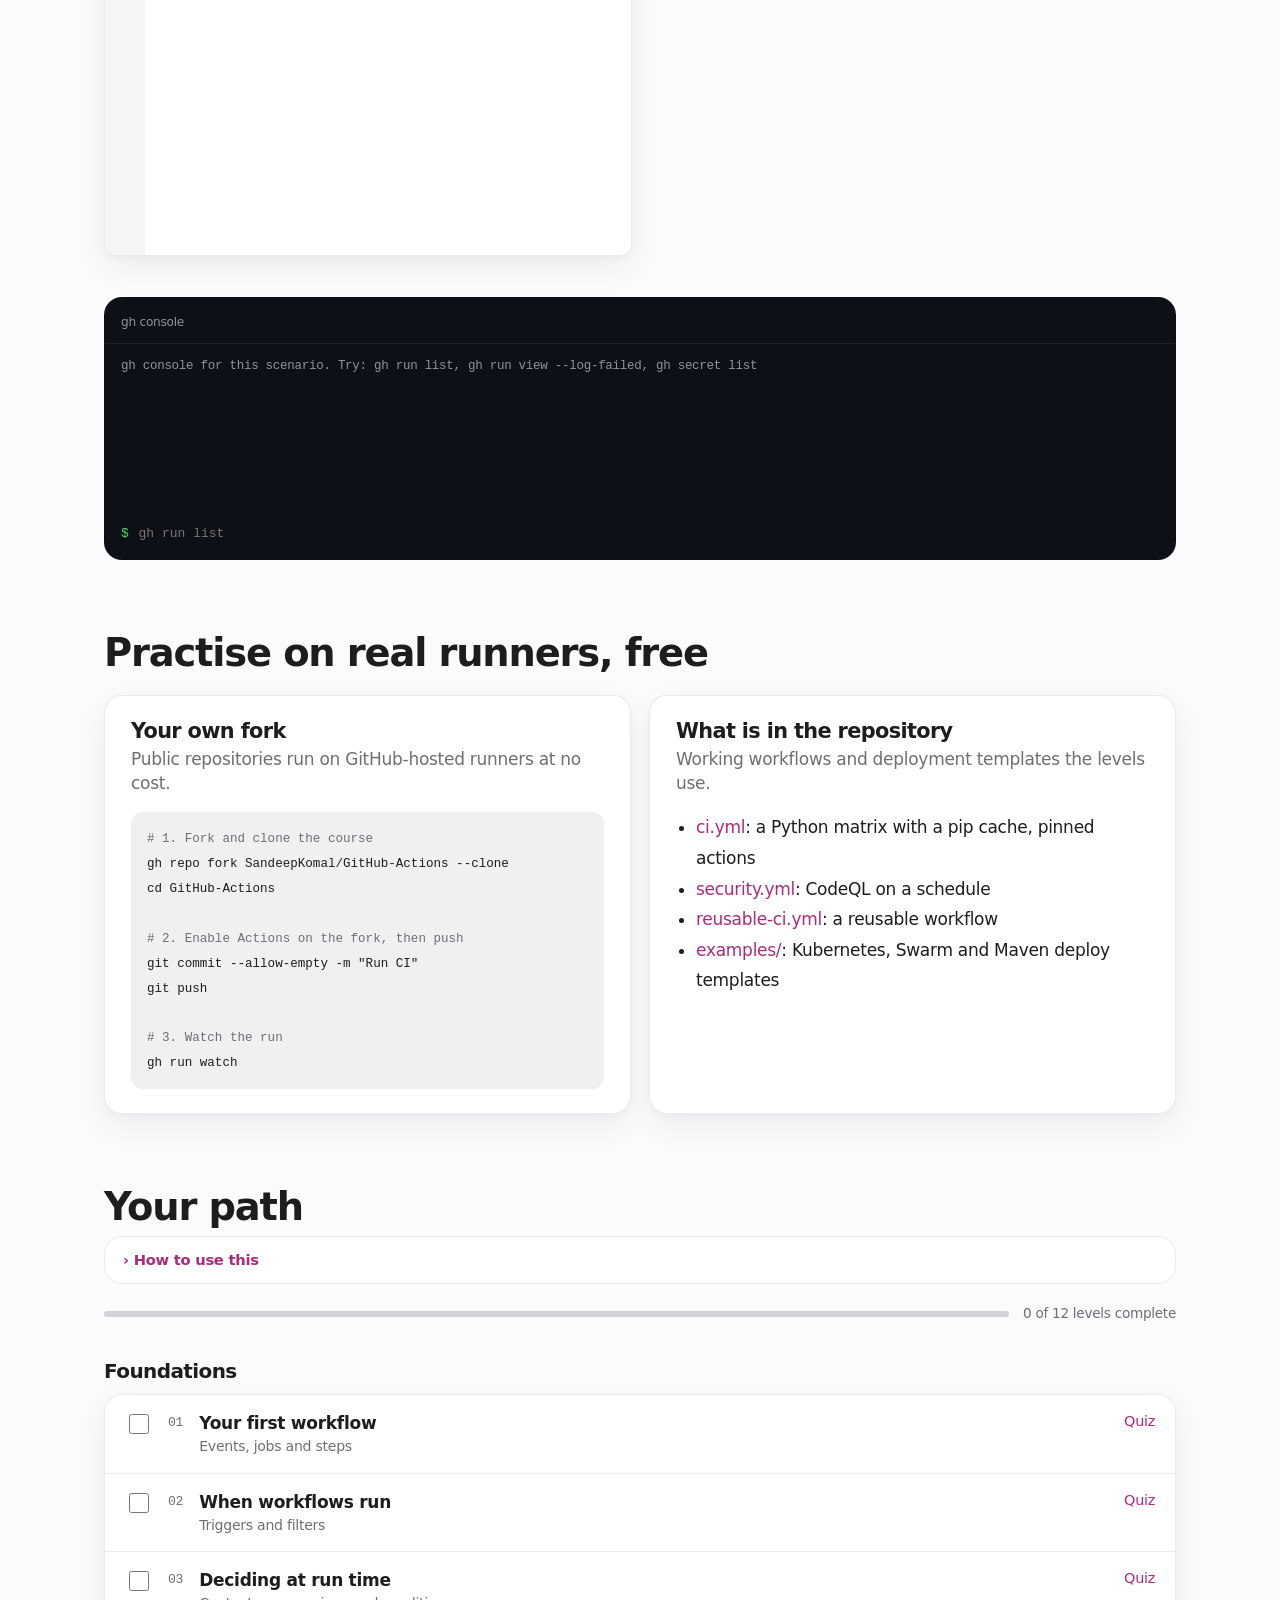
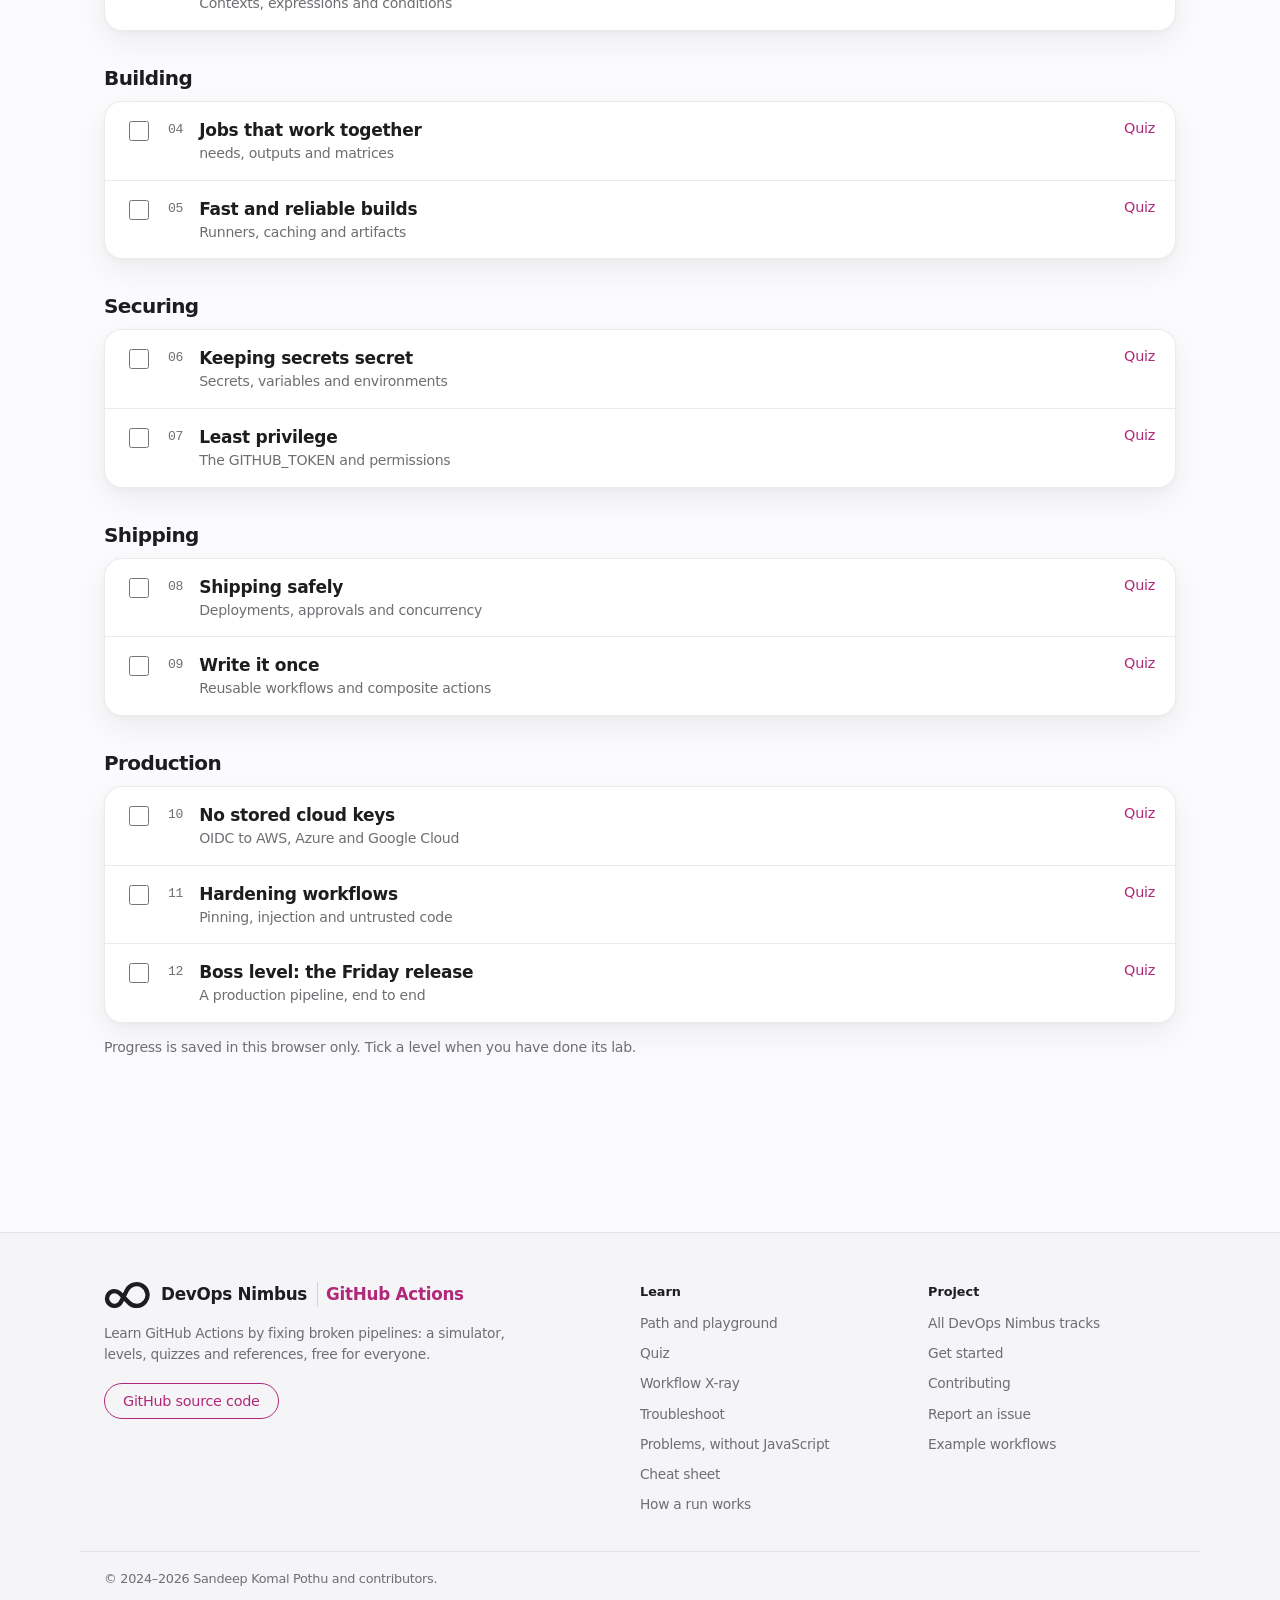
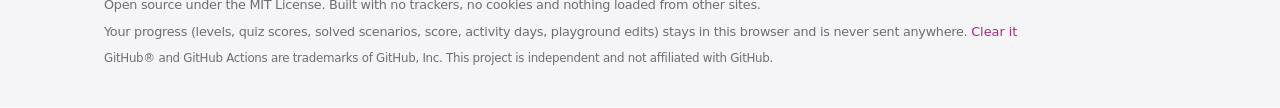
==== commit a6d716c9: "Rename the GitHub Actions track to DevOps Nimbus and add the learning loop The site joins the DevOps" ====
--- a/site/index.html
+++ b/site/index.html
@@ -5,26 +5,27 @@
   <meta name="viewport" content="width=device-width, initial-scale=1">
   <meta http-equiv="Content-Security-Policy" content="default-src 'self'; script-src 'self'; style-src 'self'; img-src 'self' data:; connect-src 'none'; base-uri 'none'; form-action 'none'">
   <meta name="description" content="Learn GitHub Actions by fixing broken pipelines: a workflow simulator with 56 real incidents, a Workflow X-ray, quizzes, a troubleshooting reference for every common error, and a cheat sheet. Free, no account.">
-  <meta property="og:title" content="Actions Quest: learn GitHub Actions by fixing broken pipelines">
+  <meta property="og:site_name" content="DevOps Nimbus">
+  <meta property="og:title" content="GitHub Actions, zero to on-call · DevOps Nimbus">
   <meta property="og:description" content="A workflow simulator with real incidents and real error messages, a Workflow X-ray and a troubleshooting reference. Free and open source.">
   <meta property="og:type" content="website">
   <meta property="og:url" content="https://sandeepkomal.github.io/GitHub-Actions/">
   <link rel="canonical" href="https://sandeepkomal.github.io/GitHub-Actions/">
-  <title>Actions Quest</title>
+  <title>GitHub Actions · DevOps Nimbus</title>
   <link rel="stylesheet" href="style.css">
-  <link rel="icon" href="logo.svg" type="image/svg+xml">
+  <link rel="icon" href="favicon.svg" type="image/svg+xml">
 </head>
 <body>
   <a class="skip" href="#main">Skip to content</a>
   <header class="top">
     <div class="wrap top-inner">
-      <a class="brand" href="#path" aria-label="Actions Quest home"><img src="logo.svg" alt="" width="22" height="22">Actions Quest</a>
+      <a class="brand" href="#path" aria-label="DevOps Nimbus GitHub Actions, home"><img class="mark" src="nimbus.svg" alt="" width="37" height="22">DevOps Nimbus <span class="brand-track">GitHub Actions</span></a>
       <nav aria-label="Sections">
         <div class="mode learn" role="group" aria-label="Learn">
           <span class="mode-k">Learn</span>
           <a href="#path" data-tab="path">Path</a>
           <a href="#quiz" data-tab="quiz">Quiz</a>
-          <a href="#xray" data-tab="xray">Workflow X-ray</a>
+          <a href="#xray" data-tab="xray">X-ray</a>
           <a href="#arch" data-tab="arch">How a run works</a>
         </div>
         <div class="mode fix" role="group" aria-label="Fix">
@@ -34,7 +35,6 @@
         </div>
       </nav>
       <button type="button" class="kbd-btn" id="palette-open" aria-label="Search the site (Ctrl+K)"><span>Search</span><kbd id="palette-key">Ctrl K</kbd></button>
-      <a class="gh" data-repo="" href="#">GitHub</a>
     </div>
   </header>
 
@@ -42,7 +42,7 @@
     <section id="tab-path" class="tab">
       <header class="hero">
         <div class="wrap">
-          <p class="eyebrow">Actions Quest</p>
+          <p class="eyebrow"><img class="eyebrow-logo" src="logo.svg" alt="" width="20" height="20">GitHub Actions · zero to on-call</p>
           <h1>Pipelines you<br>can trust.</h1>
           <p class="sub">Workflows, caching, secrets and environments, learned by fixing pipelines that break, from the first build to safe deploys.</p>
           <div class="doors">
@@ -67,6 +67,7 @@
           </div>
           <div class="stage" id="stage"></div>
           <div class="stats" id="stats"></div>
+          <section class="engage" id="engage" aria-label="Your learning"></section>
         </div>
       </header>
 
@@ -237,7 +238,7 @@
   <footer class="foot">
     <div class="wrap foot-grid">
       <div class="foot-brand">
-        <a class="brand" href="#path"><img src="logo.svg" alt="" width="28" height="28">Actions Quest</a>
+        <a class="brand" href="#path"><img class="mark" src="nimbus.svg" alt="" width="47" height="28">DevOps Nimbus <span class="brand-track">GitHub Actions</span></a>
         <p>Learn GitHub Actions by fixing broken pipelines: a simulator, levels, quizzes and references, free for everyone.</p>
         <a class="pill small-pill" data-repo="" href="#">GitHub source code</a>
       </div>
@@ -253,6 +254,7 @@
       </nav>
       <nav class="foot-col" aria-label="Project">
         <h2>Project</h2>
+        <a href="https://sandeepkomal.github.io/devops-nimbus/">All DevOps Nimbus tracks</a>
         <a data-repo="#quick-start" href="#">Get started</a>
         <a data-repo="/blob/main/CONTRIBUTING.md" href="#">Contributing</a>
         <a data-repo="/issues/new" href="#">Report an issue</a>
@@ -262,7 +264,7 @@
     <div class="wrap foot-base">
       <p>© 2024–2026 Sandeep Komal Pothu and contributors.</p>
       <p>Open source under the MIT License. Built with no trackers, no cookies and nothing loaded from other sites.</p>
-      <p>Your progress (levels, quiz scores, solved scenarios, playground edits) stays in this browser and is never sent anywhere. <button type="button" class="link-btn" id="forget">Clear it</button></p>
+      <p>Your progress (levels, quiz scores, solved scenarios, score, activity days, playground edits) stays in this browser and is never sent anywhere. <button type="button" class="link-btn" id="forget">Clear it</button></p>
       <p class="foot-tm">GitHub® and GitHub Actions are trademarks of GitHub, Inc. This project is independent and not affiliated with GitHub.</p>
     </div>
   </footer>
@@ -282,5 +284,6 @@
   <script src="playground.js"></script>
   <script src="xray.js"></script>
   <script src="architecture.js"></script>
+  <script src="engage.js"></script>
 </body>
 </html>
--- a/site/style.css
+++ b/site/style.css
@@ -1,4 +1,4 @@
-/* Actions Quest site.
+/* DevOps Nimbus GitHub Actions site.
    Calm, product-page styling: system font, solid surfaces, hairline borders, one accent. */
 :root {
   --bg: #fbfbfd;
@@ -92,7 +92,7 @@
 .brand:hover { text-decoration: none; }
 .brand img { display: block; width: 22px; height: 22px; }
 .top nav { display: flex; gap: 2px; overflow-x: auto; flex: 1; justify-content: center; scrollbar-width: none; }
-.top nav a { color: var(--text); opacity: .78; padding: 6px 12px; border-radius: 99px; white-space: nowrap; font-size: .82rem; transition: opacity .2s, background .2s; }
+.top nav a { color: var(--text); opacity: .78; padding: 6px 10px; border-radius: 99px; white-space: nowrap; font-size: .82rem; transition: opacity .2s, background .2s; }
 .top nav a:hover { opacity: 1; text-decoration: none; }
 .top nav a[aria-current="page"] { opacity: 1; background: var(--code-bg); font-weight: 500; }
 /* Two modes: Learn (the course) and Fix (the reference for something broken now). */
@@ -102,8 +102,6 @@
 .mode.fix { background: var(--warn-soft); }
 .mode.fix .mode-k { color: var(--warn-text); }
 .mode.fix a[aria-current="page"] { background: var(--surface); }
-.gh { display: inline-flex; align-items: center; font-size: .8rem; font-weight: 500; color: var(--on-accent); background: var(--a); border-radius: 99px; padding: 6px 14px; }
-.gh:hover { background: var(--accent-hover); text-decoration: none; }
 .kbd-btn { display: inline-flex; align-items: center; gap: 10px; font-size: .8rem; color: var(--muted); background: var(--code-bg); border: 1px solid transparent; border-radius: 99px; padding: 5px 6px 5px 14px; cursor: pointer; }
 .kbd-btn:hover { border-color: var(--line); }
 kbd { font: 500 .72rem/1 var(--mono); color: var(--muted); background: var(--surface); border: 1px solid var(--line); border-radius: 6px; padding: 3px 6px; }
@@ -520,15 +518,19 @@
   .start-grid { grid-template-columns: minmax(0, 1fr); }
   .stats { grid-template-columns: 1fr 1fr; }
 }
+/* Brand and search on the first row, the Learn and Fix menus centred on the second. */
+@media (max-width: 1024px) {
+  .top-inner { gap: 6px 10px; flex-wrap: wrap; height: auto; padding-top: 8px; padding-bottom: 6px; }
+  .brand { flex: 1; }
+  .top nav { order: 3; flex-basis: 100%; flex-wrap: wrap; justify-content: center; gap: 6px; }
+}
 @media (max-width: 720px) {
   body { font-size: 16px; }
   .wrap { padding: 0 16px; }
-  .top-inner { gap: 6px 10px; flex-wrap: wrap; height: auto; padding-top: 8px; padding-bottom: 6px; }
-  .gh { display: none; }
-  .brand { flex: 1; }
   .kbd-btn span { display: none; }
   .kbd-btn { padding: 5px; }
-  .top nav { order: 3; flex-basis: 100%; flex-wrap: wrap; gap: 6px; margin: 0 -8px; }
+  .top nav { margin: 0 -8px; }
+  .brand { font-size: .88rem; }
   .top nav a { padding: 6px 8px; text-align: center; }
   .mode { flex-wrap: wrap; justify-content: center; }
   .mode-k { padding: 0 4px 0 8px; }
@@ -584,3 +586,72 @@
 .merge-box ul { margin: 0; padding-left: 18px; }
 .merge-box li.expected, .merge-box li.failure { color: var(--bad); }
 .merge-box li.success { color: var(--ok); }
+
+/* Learning loop: continue, on-call shift, streak, and the order check in each level. */
+.engage { display: grid; grid-template-columns: repeat(3, 1fr); gap: 16px; margin: 16px 0 0; text-align: left; }
+.eng-card { display: flex; flex-direction: column; align-items: flex-start; gap: 6px; padding: 24px; border-radius: 22px; background: var(--surface); border: 1px solid var(--hair); }
+.eng-card h3 { margin: 0; font-size: 1.2rem; letter-spacing: -.02em; }
+.eng-card p { margin: 0; color: var(--muted); font-size: .95rem; }
+.eng-card > .pill, .eng-card > .eng-row { margin-top: auto; }
+.eng-card > p:not(.eng-k) { margin-bottom: 10px; }
+.eng-k { display: flex; align-items: center; gap: 8px; color: var(--a) !important; font-weight: 600; font-size: .85rem !important; }
+.eng-shift.paging { background: var(--warn-soft); border-color: var(--warn); }
+.eng-shift.paging .eng-k { color: var(--warn-text) !important; }
+.eng-time { font-variant-numeric: tabular-nums; }
+.eng-dot { width: 9px; height: 9px; border-radius: 50%; background: var(--warn); animation: eng-page 1.2s ease-in-out infinite; }
+@keyframes eng-page { 50% { opacity: .25; } }
+.eng-row { display: flex; align-items: center; gap: 16px; flex-wrap: wrap; padding-top: 12px; }
+.eng-row .more, .eng-orderbox .more { background: none; border: 0; color: var(--a); font: inherit; cursor: pointer; padding: 0; }
+.eng-score { display: flex; align-items: baseline; gap: 10px; color: var(--text) !important; font-size: 2.2rem !important; font-weight: 700; letter-spacing: -.04em; line-height: 1.1; }
+.eng-score span { font-size: .95rem; font-weight: 600; letter-spacing: 0; color: var(--a); }
+.eng-bar { display: block; width: 100%; height: 6px; border-radius: 99px; background: var(--code-bg); overflow: hidden; margin: 4px 0; }
+.eng-bar-fill { display: block; height: 100%; border-radius: inherit; background: var(--a); }
+.eng-session { font-size: .85rem !important; font-variant-numeric: tabular-nums; }
+.eng-board { grid-column: 1 / -1; padding: 24px; border-radius: 22px; background: var(--surface); border: 1px solid var(--hair); display: grid; gap: 16px; }
+.eng-panels { display: grid; grid-template-columns: 1fr 1.3fr; gap: 16px; }
+.eng-panel { display: flex; flex-direction: column; gap: 6px; padding: 20px; border-radius: 16px; background: var(--surface-2); border: 1px solid var(--hair); }
+.eng-panel p { margin: 0; color: var(--muted); font-size: .9rem; }
+.eng-radar { width: 100%; max-width: 340px; align-self: center; margin: 4px 0; overflow: visible; }
+.eng-r-grid { fill: none; stroke: var(--line); stroke-width: 1; }
+.eng-r-shape { fill: color-mix(in srgb, var(--a) 22%, transparent); stroke: var(--a); stroke-width: 2; stroke-linejoin: round; }
+.eng-r-dot { fill: var(--a); }
+.eng-r-label { fill: var(--muted); font-size: 10.5px; font-family: inherit; }
+.eng-slo { padding: 3px 10px; border-radius: 99px; font-size: .78rem !important; }
+.eng-slo.ok { color: var(--ok) !important; background: var(--ok-soft); }
+.eng-slo.low { color: var(--warn-text) !important; background: var(--warn-soft); }
+.eng-uptime { display: flex; gap: 2px; height: 96px; margin-top: 14px; }
+.eng-30 { display: none; }
+.eng-up { flex: 1; border-radius: 2px; background: var(--code-bg); }
+.eng-up.on { background: var(--ok); }
+.eng-up-axis { display: flex; justify-content: space-between; font-size: .75rem; color: var(--muted); }
+.eng-budget { display: flex; align-items: center; gap: 10px; margin-top: auto; padding-top: 10px; font-size: .88rem; }
+.eng-pips { display: flex; gap: 4px; }
+.eng-pips span { width: 10px; height: 10px; border-radius: 50%; border: 1.5px solid var(--ok); }
+.eng-pips span.on { background: var(--ok); }
+.eng-stats { display: grid; grid-template-columns: repeat(5, 1fr); gap: 1px; background: var(--hair); border-radius: 14px; overflow: hidden; border: 1px solid var(--hair); }
+.eng-stats div { background: var(--surface); padding: 14px 16px; display: flex; flex-direction: column; }
+.eng-stats b { font-size: 1.3rem; letter-spacing: -.02em; font-variant-numeric: tabular-nums; }
+.eng-stats span { color: var(--muted); font-size: .82rem; }
+.eng-orderbox { display: grid; gap: 10px; }
+.eng-order { list-style: none; counter-reset: step; margin: 0; padding: 0; display: grid; gap: 6px; }
+.eng-order li { counter-increment: step; display: flex; align-items: center; gap: 10px; padding: 6px 8px 6px 12px; border-radius: var(--radius-sm); border: 1px solid var(--hair); background: var(--surface-2); }
+.eng-order li::before { content: counter(step); color: var(--muted); font-size: .8rem; width: 1ch; }
+.eng-order li.ok { border-color: var(--ok); background: var(--ok-soft); }
+.eng-order li.off { border-color: var(--bad); background: var(--bad-soft); }
+.eng-step { flex: 1; font-size: .9rem; }
+.eng-moves { display: flex; gap: 4px; }
+.eng-moves button { width: 32px; height: 32px; border-radius: 9px; border: 1px solid var(--line); background: var(--surface); color: var(--text); cursor: pointer; }
+.eng-moves button:disabled { opacity: .35; cursor: default; }
+.eng-msg { margin: 0; font-size: .9rem; color: var(--muted); }
+@media (max-width: 860px) { .engage { grid-template-columns: 1fr; } .eng-panels, .eng-stats { grid-template-columns: 1fr 1fr; } .eng-panels { grid-template-columns: 1fr; } .eng-up:nth-child(-n+60), .eng-90 { display: none; } .eng-30 { display: inline; } .eng-uptime { height: 64px; gap: 3px; } .eng-stats div:last-child { grid-column: 1 / -1; } }
+
+/* DevOps Nimbus brand: the loop mark in the header and footer, the track's own logo in the eyebrow. */
+.brand img.mark { width: 37px; }
+.foot-brand .brand img.mark { width: 47px; }
+.brand-track { color: var(--a); font-weight: 600; padding-left: 8px; border-left: 1px solid var(--line); }
+.eyebrow { display: inline-flex; align-items: center; gap: 8px; }
+.eyebrow-logo { width: 20px; height: 20px; }
+.eng-carry { display: flex; align-items: center; gap: 10px; flex-wrap: wrap; }
+.eng-file { position: relative; }
+.eng-file input { position: absolute; inset: 0; opacity: 0; cursor: pointer; }
+.eng-file:focus-within { outline: 2px solid var(--a); outline-offset: 2px; }
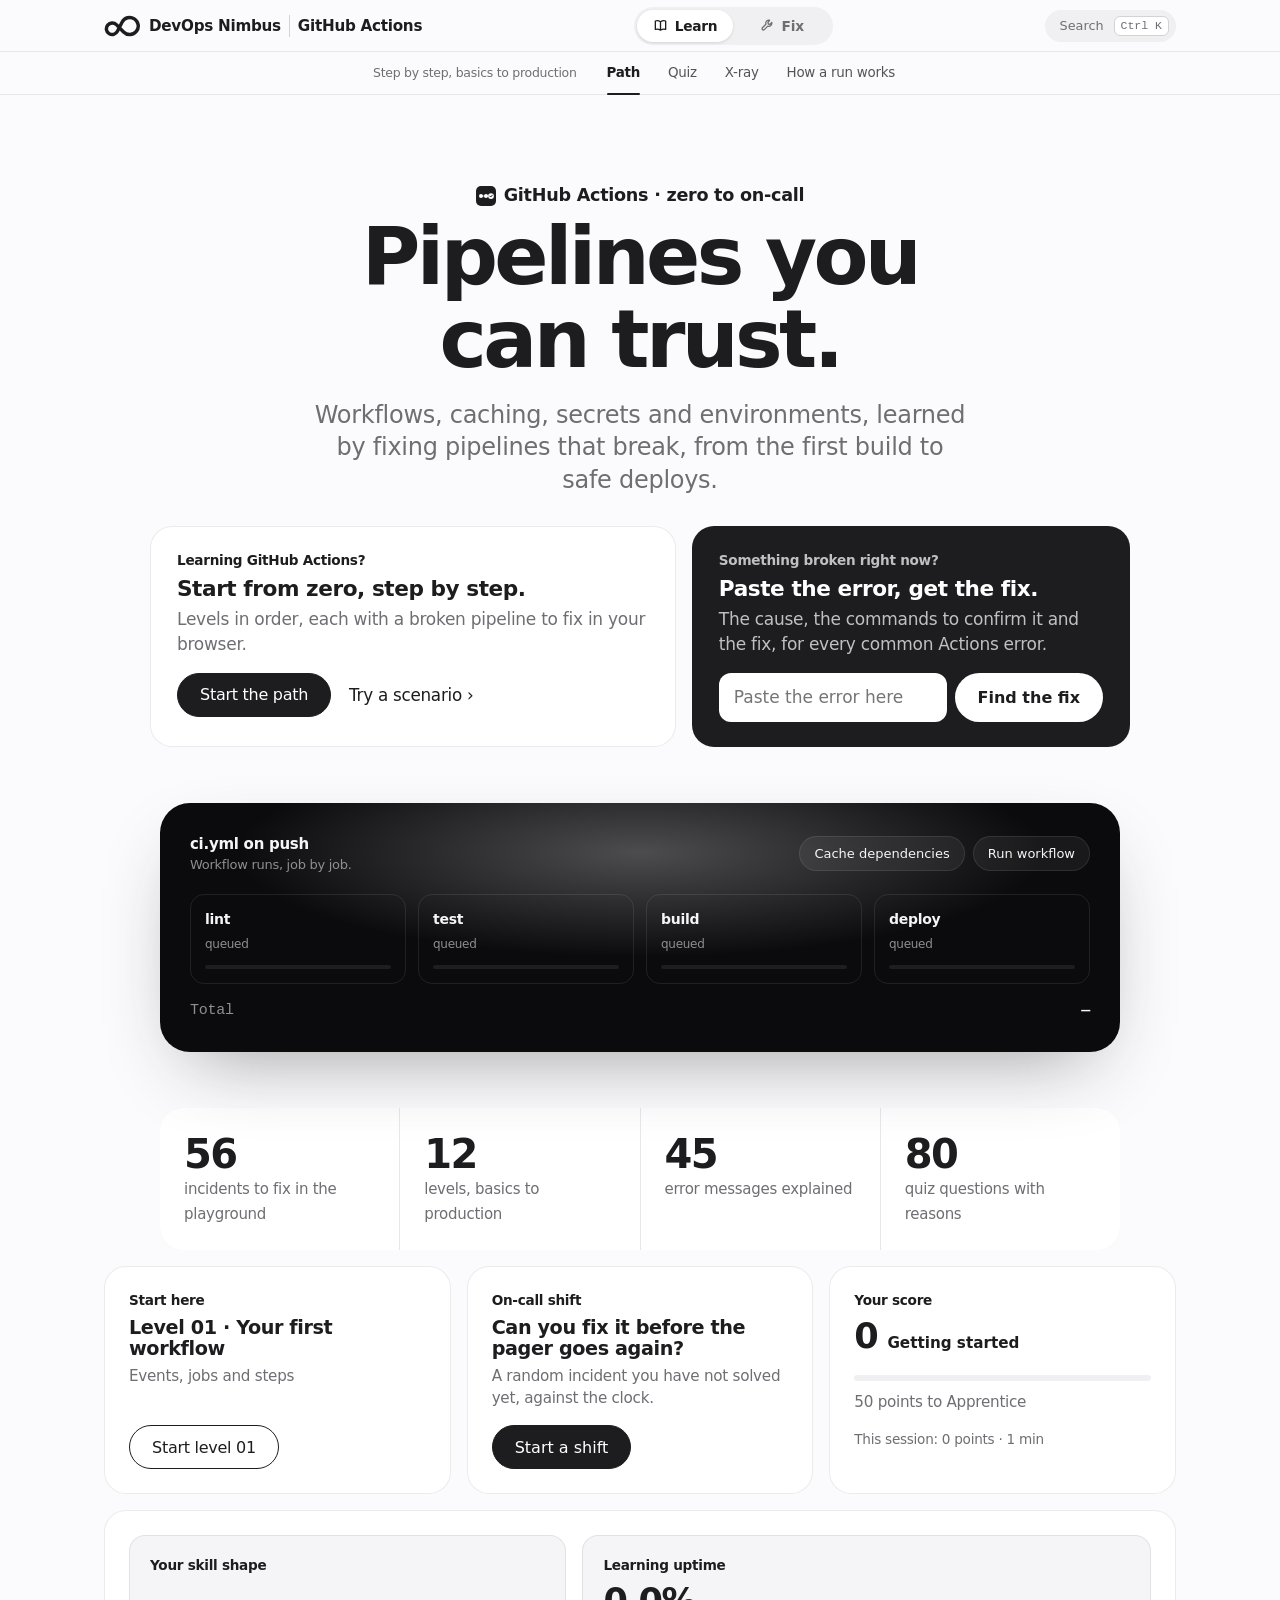
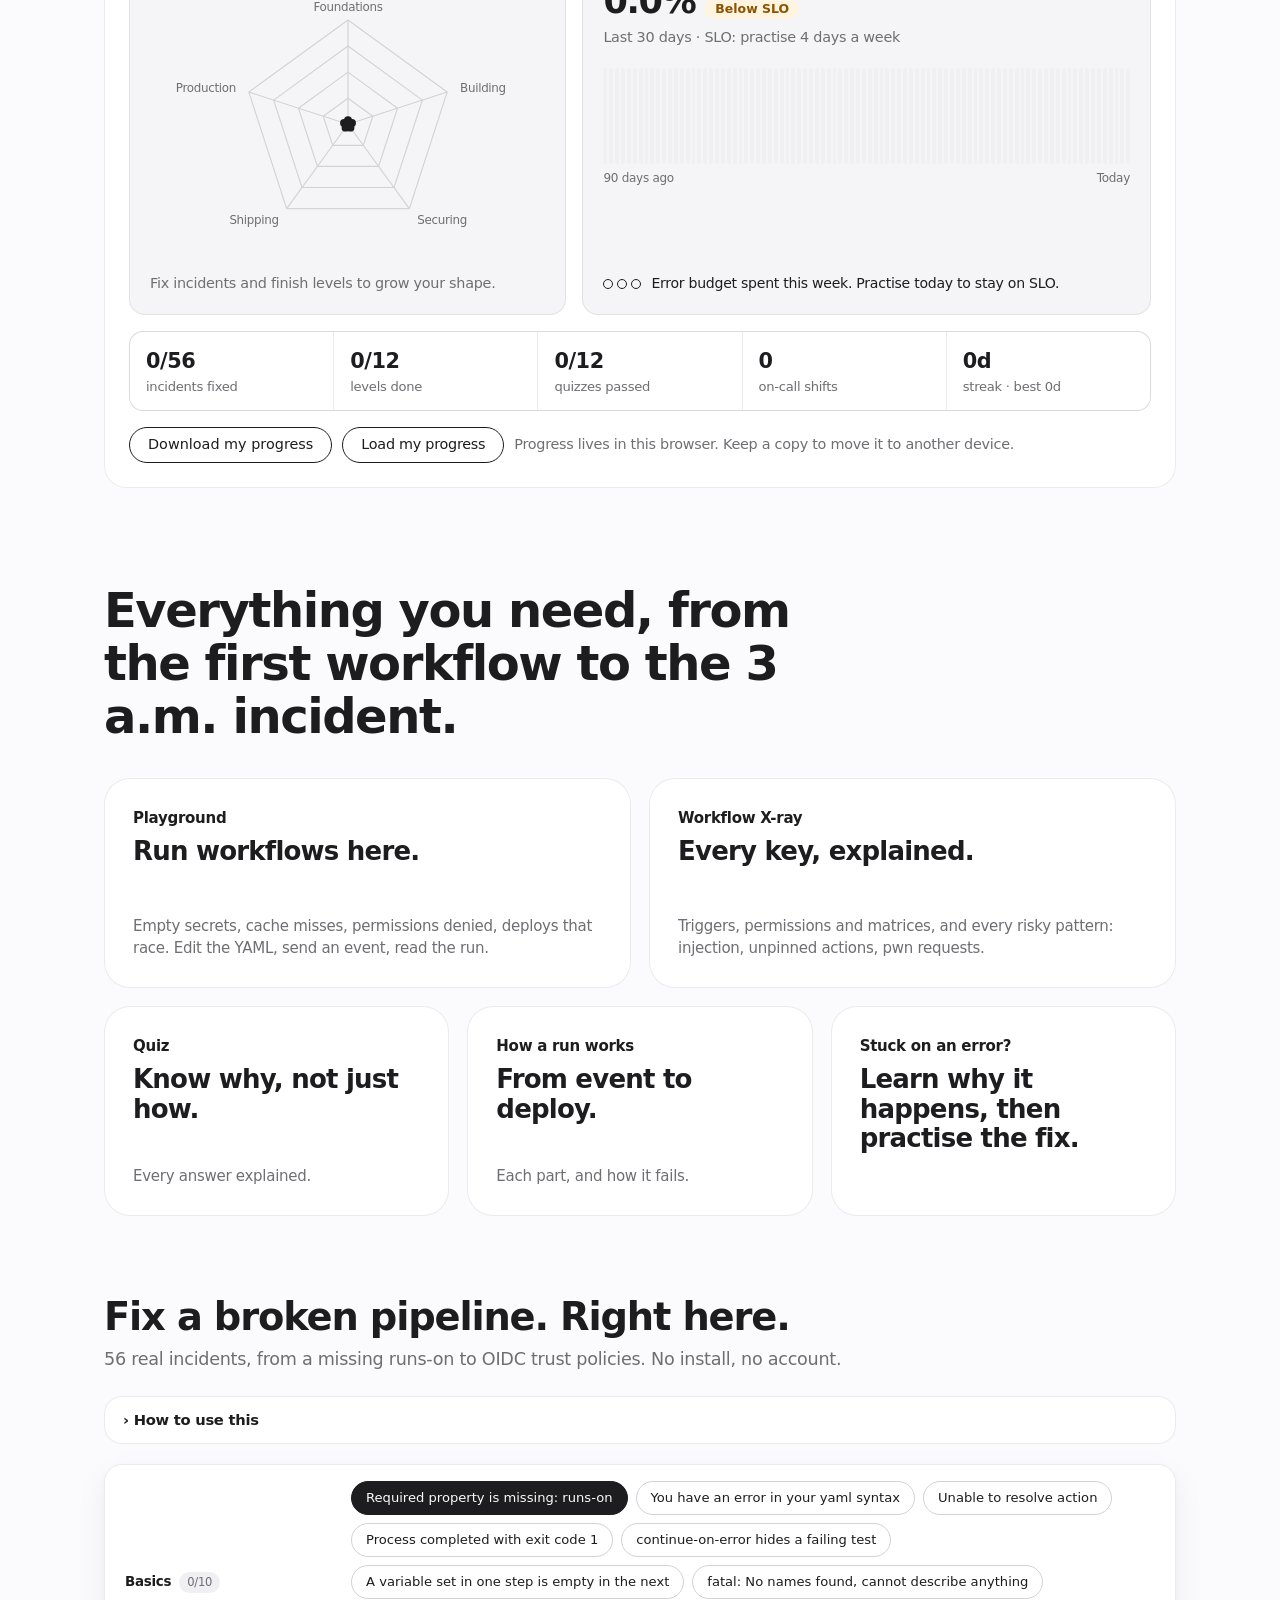
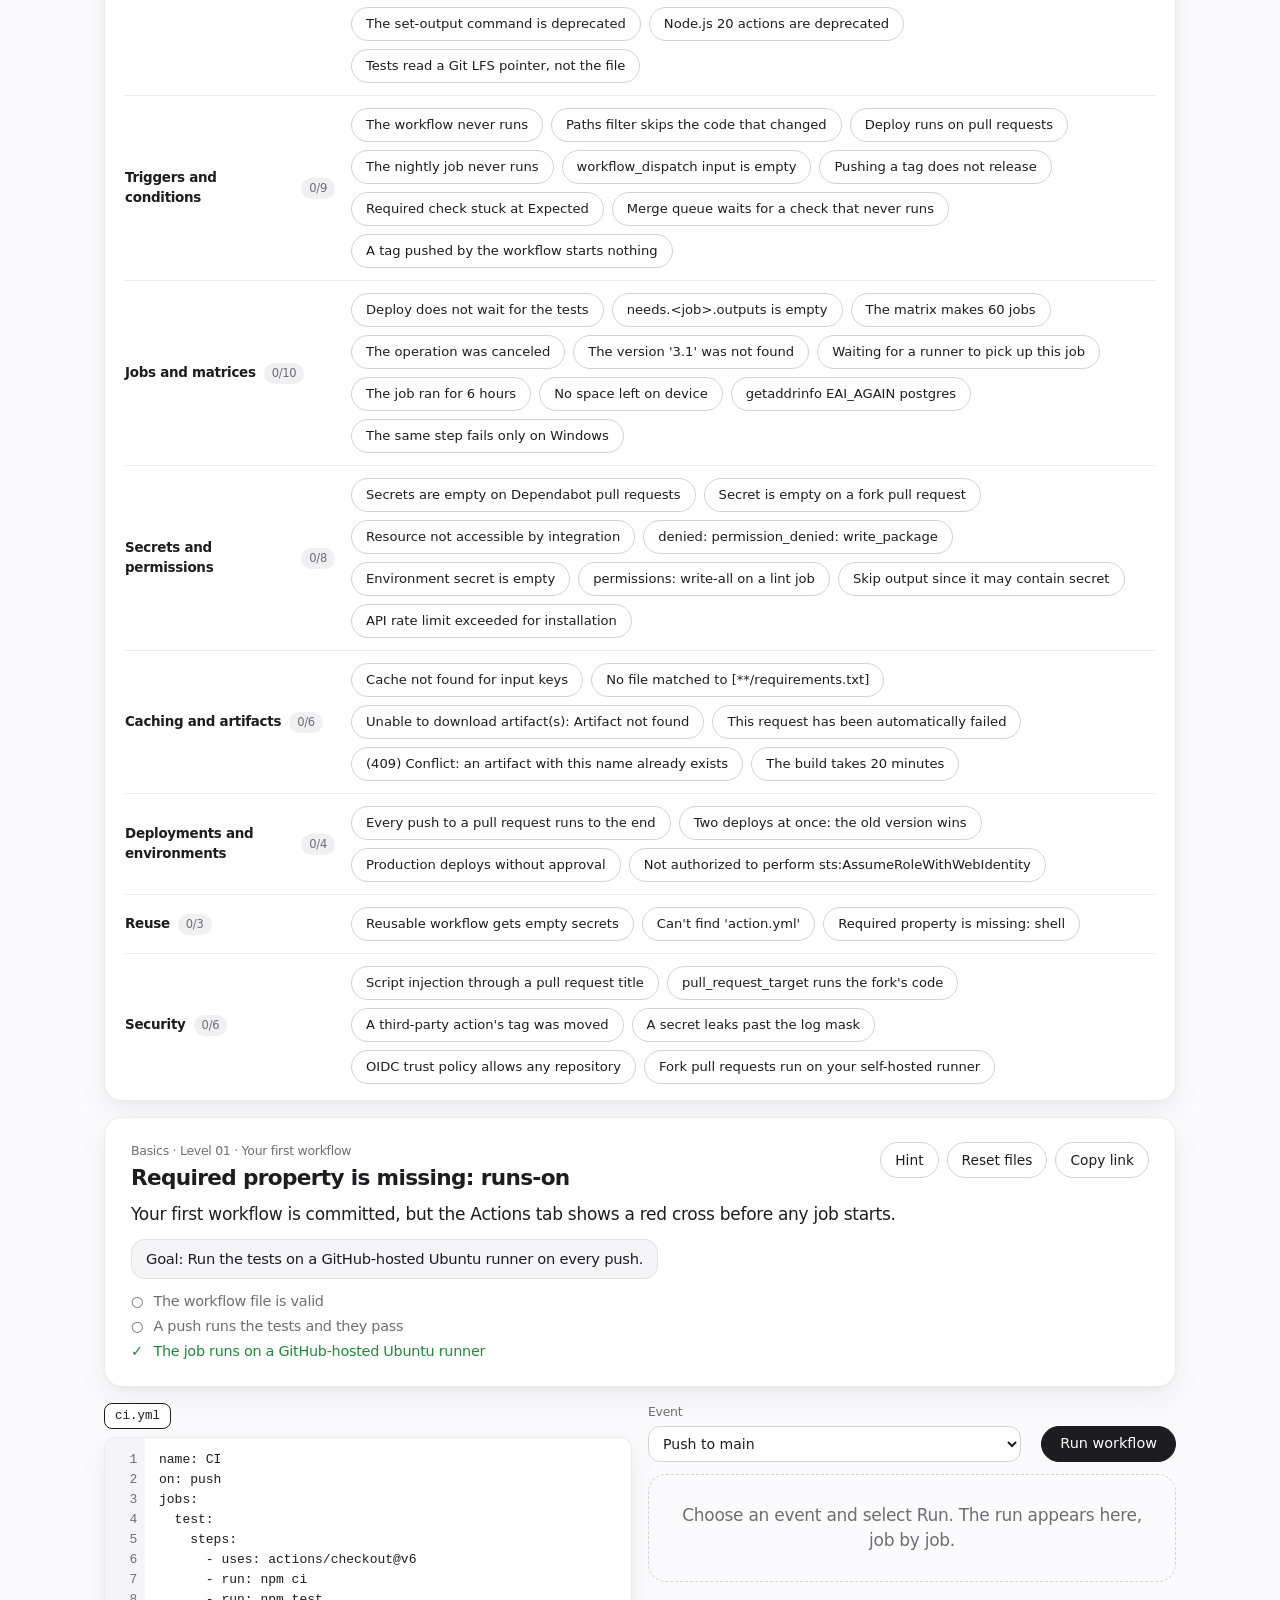
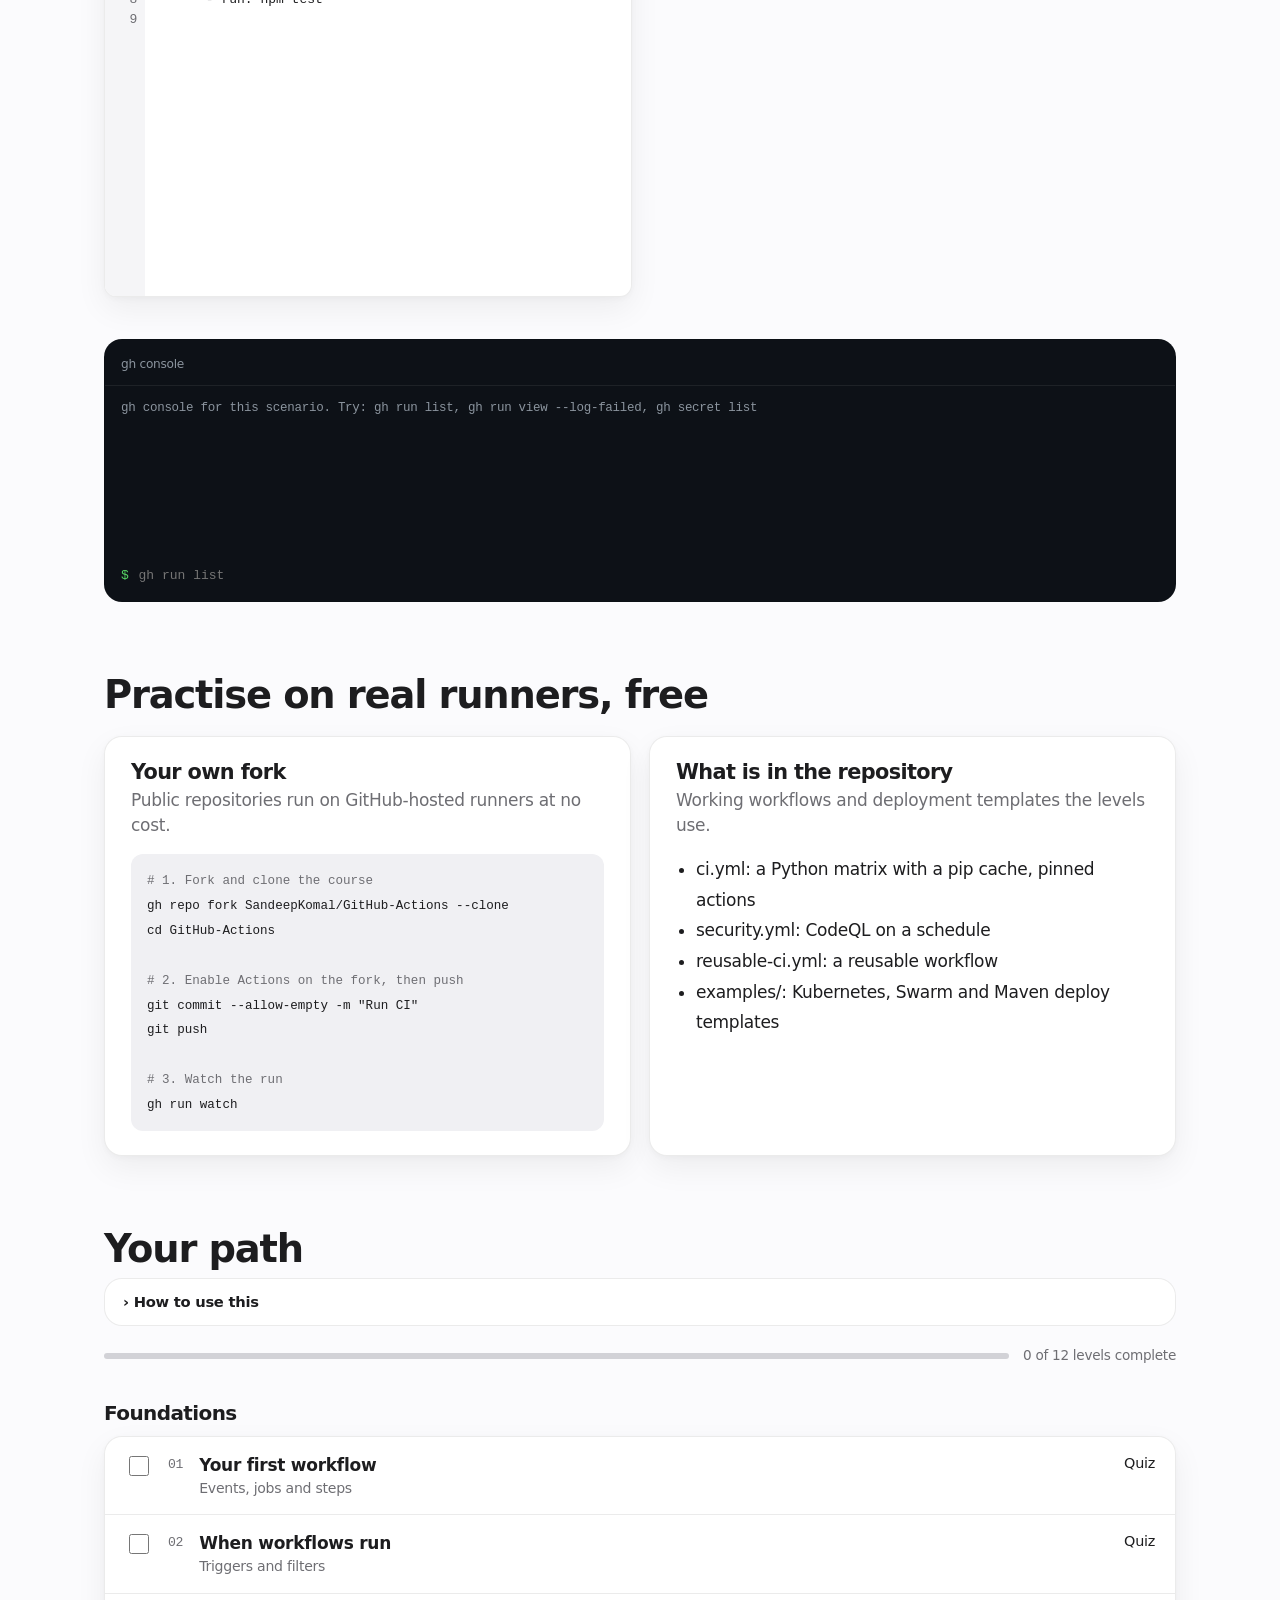
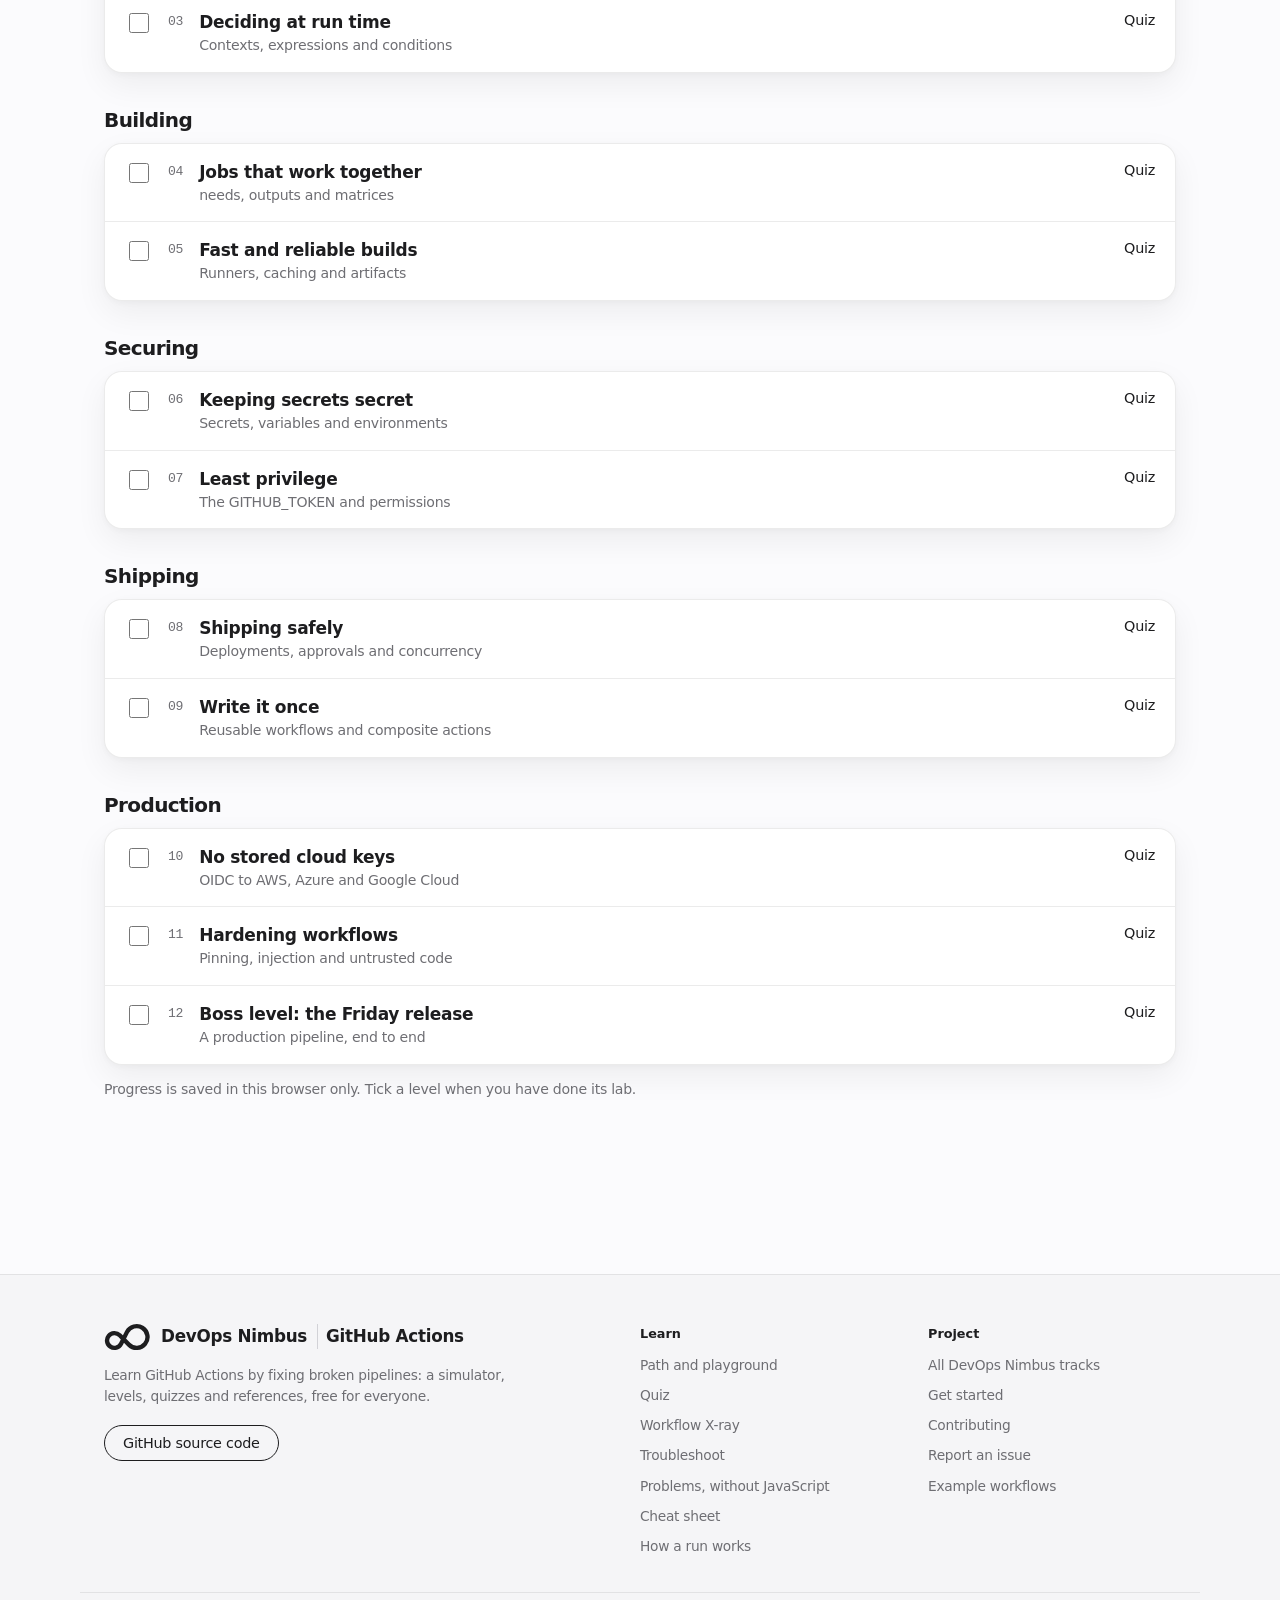
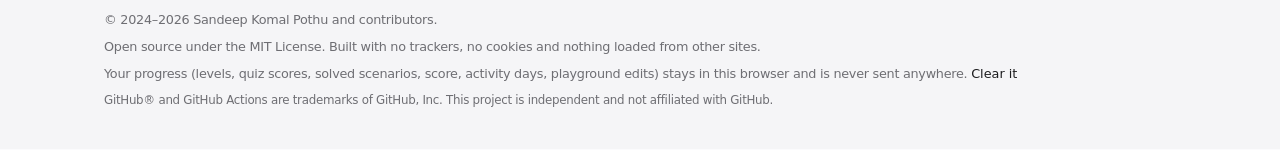
==== commit 46289c9e: "Replace the header menu with a Learn | Fix mode switch Two clear modes read faster than one long row" ====
--- a/site/index.html
+++ b/site/index.html
@@ -20,21 +20,27 @@
   <header class="top">
     <div class="wrap top-inner">
       <a class="brand" href="#path" aria-label="DevOps Nimbus GitHub Actions, home"><img class="mark" src="nimbus.svg" alt="" width="37" height="22">DevOps Nimbus <span class="brand-track">GitHub Actions</span></a>
-      <nav aria-label="Sections">
+      <nav class="switch" aria-label="Mode">
+        <a class="sw learn" href="#path"><svg viewBox="0 0 16 16" width="15" height="15" aria-hidden="true"><path d="M2.5 3.2c1.8-.6 3.6-.4 5.5.8 1.9-1.2 3.7-1.4 5.5-.8v9c-1.8-.6-3.6-.4-5.5.8-1.9-1.2-3.7-1.4-5.5-.8zM8 4v9" fill="none" stroke="currentColor" stroke-width="1.4" stroke-linejoin="round"/></svg>Learn</a>
+        <a class="sw fix" href="#doctor"><svg viewBox="0 0 16 16" width="15" height="15" aria-hidden="true"><path d="M10.2 2.4a3.3 3.3 0 0 0-3.9 4.3L2.6 10.4a1.4 1.4 0 0 0 2 2l3.7-3.7a3.3 3.3 0 0 0 4.3-3.9l-2 2-1.7-.4-.4-1.7z" fill="none" stroke="currentColor" stroke-width="1.4" stroke-linejoin="round"/></svg>Fix</a>
+      </nav>
+      <button type="button" class="kbd-btn" id="palette-open" aria-label="Search the site (Ctrl+K)"><span>Search</span><kbd id="palette-key">Ctrl K</kbd></button>
+    </div>
+    <div class="wrap sub-row">
+      <nav class="subnav" aria-label="Sections">
         <div class="mode learn" role="group" aria-label="Learn">
-          <span class="mode-k">Learn</span>
+          <span class="mode-k">Step by step, basics to production</span>
           <a href="#path" data-tab="path">Path</a>
           <a href="#quiz" data-tab="quiz">Quiz</a>
           <a href="#xray" data-tab="xray">X-ray</a>
           <a href="#arch" data-tab="arch">How a run works</a>
         </div>
         <div class="mode fix" role="group" aria-label="Fix">
-          <span class="mode-k">Fix</span>
+          <span class="mode-k">Something broken? Find the cause and the fix</span>
           <a href="#doctor" data-tab="doctor">Troubleshoot</a>
           <a href="#cheats" data-tab="cheats">Cheat sheet</a>
         </div>
       </nav>
-      <button type="button" class="kbd-btn" id="palette-open" aria-label="Search the site (Ctrl+K)"><span>Search</span><kbd id="palette-key">Ctrl K</kbd></button>
     </div>
   </header>
 
--- a/site/style.css
+++ b/site/style.css
@@ -8,12 +8,12 @@
   --muted: #6e6e73;
   --line: #d2d2d7;
   --hair: rgba(0, 0, 0, .08);
-  --a: #b0287a;
-  --a2: #ff7ac6;
-  --accent-hover: #971f68;
-  --accent-soft: #f9e9f2;
+  --a: #1d1d1f;
+  --accent-hover: #000000;
+  --accent-2: #1d1d1f;
+  --stage-accent: #f5f5f7; /* the dark stage keeps the dark-mode accent */
+  --accent-soft: #eeeef1;
   --on-accent: #ffffff;
-  --tint: color-mix(in srgb, #b0287a 7%, #fbfbfd);
   --ok: #1d8a3a;
   --ok-soft: #e9f6ec;
   --bad: #d70015;
@@ -42,11 +42,11 @@
     --muted: #a1a1a6;
     --line: #424245;
     --hair: rgba(255, 255, 255, .1);
-    --a: #ff7ac6;
-    --accent-hover: #ff9ad4;
-    --accent-soft: #3a1630;
+    --a: #f5f5f7;
+    --accent-hover: #ffffff;
+    --accent-2: #f5f5f7;
+    --accent-soft: #434345;
     --on-accent: #000000;
-    --tint: #000000;
     --ok: #30d158;
     --ok-soft: #0f2e18;
     --bad: #ff6961;
@@ -91,17 +91,10 @@
 .brand { display: flex; align-items: center; gap: 8px; font-weight: 600; font-size: .95rem; color: var(--text); white-space: nowrap; }
 .brand:hover { text-decoration: none; }
 .brand img { display: block; width: 22px; height: 22px; }
-.top nav { display: flex; gap: 2px; overflow-x: auto; flex: 1; justify-content: center; scrollbar-width: none; }
-.top nav a { color: var(--text); opacity: .78; padding: 6px 10px; border-radius: 99px; white-space: nowrap; font-size: .82rem; transition: opacity .2s, background .2s; }
-.top nav a:hover { opacity: 1; text-decoration: none; }
-.top nav a[aria-current="page"] { opacity: 1; background: var(--code-bg); font-weight: 500; }
-/* Two modes: Learn (the course) and Fix (the reference for something broken now). */
-.top nav { align-items: center; gap: 10px; }
-.mode { display: flex; align-items: center; gap: 2px; padding: 3px; border-radius: 99px; }
-.mode-k { font-size: .7rem; font-weight: 600; padding: 0 6px 0 10px; color: var(--a); }
-.mode.fix { background: var(--warn-soft); }
-.mode.fix .mode-k { color: var(--warn-text); }
-.mode.fix a[aria-current="page"] { background: var(--surface); }
+/* The problems page keeps a plain link row in its header. */
+.problems .top nav { display: flex; align-items: center; gap: 2px; overflow-x: auto; flex: 1; scrollbar-width: none; }
+.problems .top nav a { color: var(--text); opacity: .78; padding: 6px 10px; border-radius: 99px; white-space: nowrap; font-size: .82rem; transition: opacity .2s, background .2s; }
+.problems .top nav a:hover { opacity: 1; text-decoration: none; }
 .kbd-btn { display: inline-flex; align-items: center; gap: 10px; font-size: .8rem; color: var(--muted); background: var(--code-bg); border: 1px solid transparent; border-radius: 99px; padding: 5px 6px 5px 14px; cursor: pointer; }
 .kbd-btn:hover { border-color: var(--line); }
 kbd { font: 500 .72rem/1 var(--mono); color: var(--muted); background: var(--surface); border: 1px solid var(--line); border-radius: 6px; padding: 3px 6px; }
@@ -109,8 +102,8 @@
 main { padding-bottom: 64px; min-height: 70vh; }
 .tab > h2 { font-size: clamp(2rem, 4.5vw, 3rem); font-weight: 700; margin: 48px 0 14px; }
 
-/* Hero: centred, with a soft tint of the accent at the top. */
-.hero { text-align: center; padding: 88px 0 24px; background: linear-gradient(180deg, var(--tint), var(--bg) 70%); }
+/* Hero: centred, on the plain page. */
+.hero { text-align: center; padding: 88px 0 24px; }
 .eyebrow { color: var(--a); font-weight: 600; font-size: 1.1rem; margin: 0 0 6px; }
 .hero h1 { font-size: clamp(2.75rem, 7vw, 5rem); line-height: 1.04; letter-spacing: -.045em; font-weight: 700; margin: 0 0 18px; }
 .hero .sub { font-size: clamp(1.15rem, 2.2vw, 1.5rem); color: var(--muted); line-height: 1.35; max-width: 660px; margin: 0 auto 30px; }
@@ -122,13 +115,11 @@
 .door h2 { margin: 0; font-size: 1.35rem; letter-spacing: -.02em; }
 .door p { margin: 0; color: var(--muted); }
 .door .door-k { font-size: .85rem; font-weight: 600; color: var(--a); }
-.door.fix { background: var(--warn-soft); border-color: transparent; }
-.door.fix .door-k { color: var(--warn-text); }
 .door .ctas { justify-content: flex-start; margin-top: 10px; }
 .door-search { display: flex; gap: 8px; margin-top: 10px; }
 .door-search input { flex: 1; min-width: 0; border-radius: 99px; }
-.mode-banner { margin: 32px 0 0; padding: 12px 16px; border-radius: var(--radius-sm); background: var(--warn-soft); font-size: .95rem; }
-.mode-banner strong { color: var(--warn-text); }
+/* Fix mode banner: a neutral card with an on-call bar. */
+.mode-banner { margin: 32px 0 0; padding: 12px 16px; border-radius: var(--radius-sm); background: var(--surface); border: 1px solid var(--hair); box-shadow: inset 3px 0 0 var(--oncall); font-size: .95rem; }
 .mode-banner + h2 { margin-top: 28px; }
 .pill {
   display: inline-flex; align-items: center; justify-content: center; gap: 6px; min-height: 44px; padding: 0 22px; border-radius: 99px;
@@ -144,21 +135,21 @@
 /* The stage: the pipeline signature, dark and lit by the accent. */
 .stage { position: relative; text-align: left; margin: 56px auto 0; max-width: 960px; background: var(--stage); color: var(--stage-text); border-radius: 30px; padding: 30px; overflow: hidden; isolation: isolate;
   box-shadow: 0 30px 80px -30px color-mix(in srgb, var(--a) 45%, transparent); }
-.stage::before { content: ""; position: absolute; inset: -40% -10% auto; height: 120%; background: radial-gradient(closest-side, color-mix(in srgb, var(--a2) 28%, transparent), transparent 70%); z-index: -1; pointer-events: none; }
+.stage::before { content: ""; position: absolute; inset: -40% -10% auto; height: 120%; background: radial-gradient(closest-side, color-mix(in srgb, var(--stage-accent) 28%, transparent), transparent 70%); z-index: -1; pointer-events: none; }
 .stage-bar { display: flex; justify-content: space-between; align-items: center; gap: 12px; flex-wrap: wrap; margin-bottom: 20px; font-size: 13px; color: var(--stage-muted); }
 .stage-bar strong { color: var(--stage-text); font-weight: 600; font-size: 15px; }
 .stage-controls { display: flex; gap: 8px; flex-wrap: wrap; }
 .toggle { border: 1px solid var(--stage-line); background: rgba(255, 255, 255, .06); color: var(--stage-text); border-radius: 99px; padding: 7px 14px; font-size: 13px; cursor: pointer; transition: background .2s, border-color .2s; }
-.toggle:hover, .toggle[aria-pressed="true"] { border-color: var(--a2); background: color-mix(in srgb, var(--a2) 18%, transparent); }
+.toggle:hover, .toggle[aria-pressed="true"] { border-color: var(--stage-accent); background: color-mix(in srgb, var(--stage-accent) 18%, transparent); }
 .toggle:disabled { opacity: .6; cursor: default; }
 .pipe { display: grid; grid-template-columns: repeat(4, minmax(0, 1fr)); gap: 12px; }
 .job-card { border: 1px solid var(--stage-line); border-radius: 14px; padding: 14px; transition: border-color .3s; }
 .job-card b { display: block; font-size: 14px; }
 .job-card .t { font-size: 12px; color: var(--stage-muted); }
-.job-card.run { border-color: var(--a2); }
+.job-card.run { border-color: var(--stage-accent); }
 .job-card.done { border-color: color-mix(in srgb, #30d158 60%, transparent); }
 .jbar { height: 4px; border-radius: 99px; background: rgba(255, 255, 255, .08); margin-top: 10px; overflow: hidden; }
-.jbar i { display: block; height: 100%; width: 0; background: var(--a2); }
+.jbar i { display: block; height: 100%; width: 0; background: var(--stage-accent); }
 .job-card.done .jbar i { background: #30d158; }
 .meter { margin-top: 16px; display: flex; justify-content: space-between; font-size: 15px; font-family: var(--mono); }
 
@@ -518,22 +509,14 @@
   .start-grid { grid-template-columns: minmax(0, 1fr); }
   .stats { grid-template-columns: 1fr 1fr; }
 }
-/* Brand and search on the first row, the Learn and Fix menus centred on the second. */
-@media (max-width: 1024px) {
-  .top-inner { gap: 6px 10px; flex-wrap: wrap; height: auto; padding-top: 8px; padding-bottom: 6px; }
-  .brand { flex: 1; }
-  .top nav { order: 3; flex-basis: 100%; flex-wrap: wrap; justify-content: center; gap: 6px; }
-}
 @media (max-width: 720px) {
   body { font-size: 16px; }
   .wrap { padding: 0 16px; }
   .kbd-btn span { display: none; }
   .kbd-btn { padding: 5px; }
-  .top nav { margin: 0 -8px; }
   .brand { font-size: .88rem; }
-  .top nav a { padding: 6px 8px; text-align: center; }
-  .mode { flex-wrap: wrap; justify-content: center; }
-  .mode-k { padding: 0 4px 0 8px; }
+  .problems .top nav { flex-basis: 100%; }
+  .problems .top nav a { padding: 6px 8px; }
   .doors { grid-template-columns: minmax(0, 1fr); }
   .door { padding: 22px; }
   .door-search { flex-direction: column; }
@@ -622,12 +605,12 @@
 .eng-uptime { display: flex; gap: 2px; height: 96px; margin-top: 14px; }
 .eng-30 { display: none; }
 .eng-up { flex: 1; border-radius: 2px; background: var(--code-bg); }
-.eng-up.on { background: var(--ok); }
+.eng-up.on { background: var(--accent-2); }
 .eng-up-axis { display: flex; justify-content: space-between; font-size: .75rem; color: var(--muted); }
 .eng-budget { display: flex; align-items: center; gap: 10px; margin-top: auto; padding-top: 10px; font-size: .88rem; }
 .eng-pips { display: flex; gap: 4px; }
-.eng-pips span { width: 10px; height: 10px; border-radius: 50%; border: 1.5px solid var(--ok); }
-.eng-pips span.on { background: var(--ok); }
+.eng-pips span { width: 10px; height: 10px; border-radius: 50%; border: 1.5px solid var(--accent-2); }
+.eng-pips span.on { background: var(--accent-2); }
 .eng-stats { display: grid; grid-template-columns: repeat(5, 1fr); gap: 1px; background: var(--hair); border-radius: 14px; overflow: hidden; border: 1px solid var(--hair); }
 .eng-stats div { background: var(--surface); padding: 14px 16px; display: flex; flex-direction: column; }
 .eng-stats b { font-size: 1.3rem; letter-spacing: -.02em; font-variant-numeric: tabular-nums; }
@@ -655,3 +638,44 @@
 .eng-file { position: relative; }
 .eng-file input { position: absolute; inset: 0; opacity: 0; cursor: pointer; }
 .eng-file:focus-within { outline: 2px solid var(--a); outline-offset: 2px; }
+
+/* Header: a Learn | Fix switch, then the current mode's pages. Learn is light; Fix is "on-call dark". */
+:root { --oncall: #1d1d1f; --on-oncall: #ffffff; }
+@media (prefers-color-scheme: dark) { :root { --oncall: #f5f5f7; --on-oncall: #000000; } }
+.top { padding-bottom: 0; }
+.top-inner { justify-content: space-between; }
+.switch { position: relative; display: grid; grid-template-columns: 1fr 1fr; padding: 3px; border-radius: 99px; background: var(--code-bg); flex: none; }
+.switch::before { content: ""; position: absolute; inset: 3px auto 3px 3px; width: calc(50% - 3px); border-radius: 99px; background: var(--surface); box-shadow: 0 1px 3px rgba(0, 0, 0, .12); transition: transform .28s var(--ease, ease), background-color .28s; }
+[data-mode="fix"] .switch::before { transform: translateX(100%); background: var(--oncall); }
+.sw { position: relative; display: inline-flex; align-items: center; justify-content: center; gap: 7px; min-width: 96px; padding: 6px 16px; border-radius: 99px; font-size: .86rem; font-weight: 600; color: var(--muted); text-decoration: none; transition: color .28s; }
+.sw:hover { text-decoration: none; color: var(--text); }
+.sw.learn[aria-current] { color: var(--a); }
+.sw.fix[aria-current] { color: var(--on-oncall); }
+.sub-row { box-shadow: 0 -1px 0 var(--hair); max-width: none; }
+.sub-row > .subnav { max-width: 1080px; margin: 0 auto; }
+.subnav { display: flex; justify-content: center; }
+.subnav .mode { display: flex; align-items: center; gap: 4px; }
+.subnav .mode.fix, [data-mode="fix"] .subnav .mode.learn { display: none; }
+[data-mode="fix"] .subnav .mode.fix { display: flex; }
+.subnav .mode-k { font-size: .78rem; color: var(--muted); margin-right: 14px; white-space: nowrap; }
+.subnav a { position: relative; padding: 11px 12px; font-size: .84rem; color: var(--text); opacity: .75; text-decoration: none; white-space: nowrap; }
+.subnav a:hover { opacity: 1; text-decoration: none; }
+.subnav a[aria-current="page"] { opacity: 1; font-weight: 600; }
+.subnav a[aria-current="page"]::after { content: ""; position: absolute; left: 12px; right: 12px; bottom: -1px; height: 2px; border-radius: 2px; background: var(--a); }
+[data-mode="fix"] .subnav a[aria-current="page"]::after { background: var(--oncall); }
+@media (max-width: 720px) {
+  .top-inner { flex-wrap: wrap; height: auto; gap: 8px 10px; padding-top: 8px; padding-bottom: 8px; }
+  .brand { flex: 1; }
+  .switch { order: 3; flex-basis: 100%; }
+  .subnav .mode-k { display: none; }
+  .subnav { justify-content: flex-start; overflow-x: auto; scrollbar-width: none; }
+  .sw { min-width: 0; padding: 6px 12px; }
+  .subnav a { padding: 11px 8px; font-size: .8rem; }
+  .subnav a[aria-current="page"]::after { left: 8px; right: 8px; }
+}
+@media (prefers-reduced-motion: reduce) { .switch::before, .sw { transition: none; } }
+.door.fix { background: var(--oncall); border-color: transparent; color: var(--on-oncall); }
+.door.fix p, .door.fix .door-k { color: color-mix(in srgb, var(--on-oncall) 72%, transparent); }
+.door.fix .pill { background: var(--on-oncall); color: var(--oncall); border-color: transparent; font-weight: 600; }
+.door.fix .pill:hover { background: color-mix(in srgb, var(--on-oncall) 88%, var(--oncall)); }
+.door.fix input[type="search"] { border-color: transparent; }
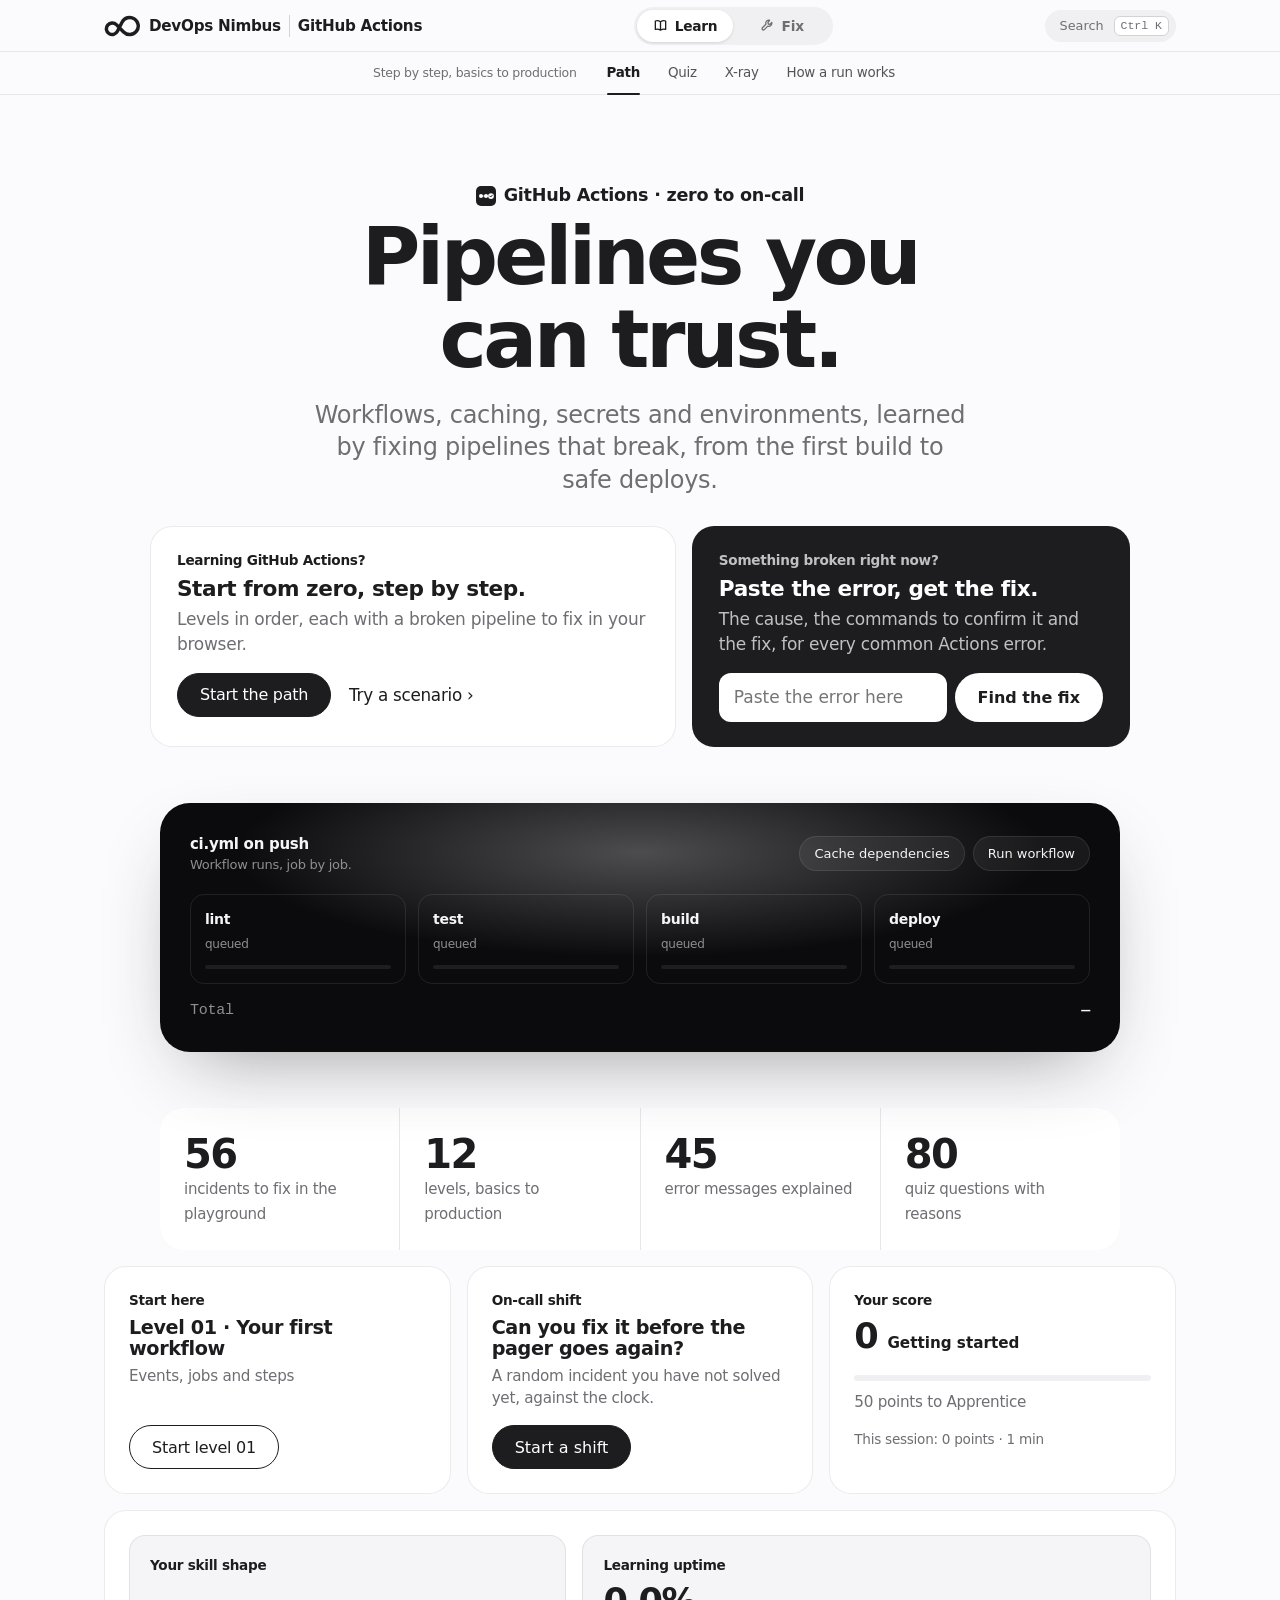
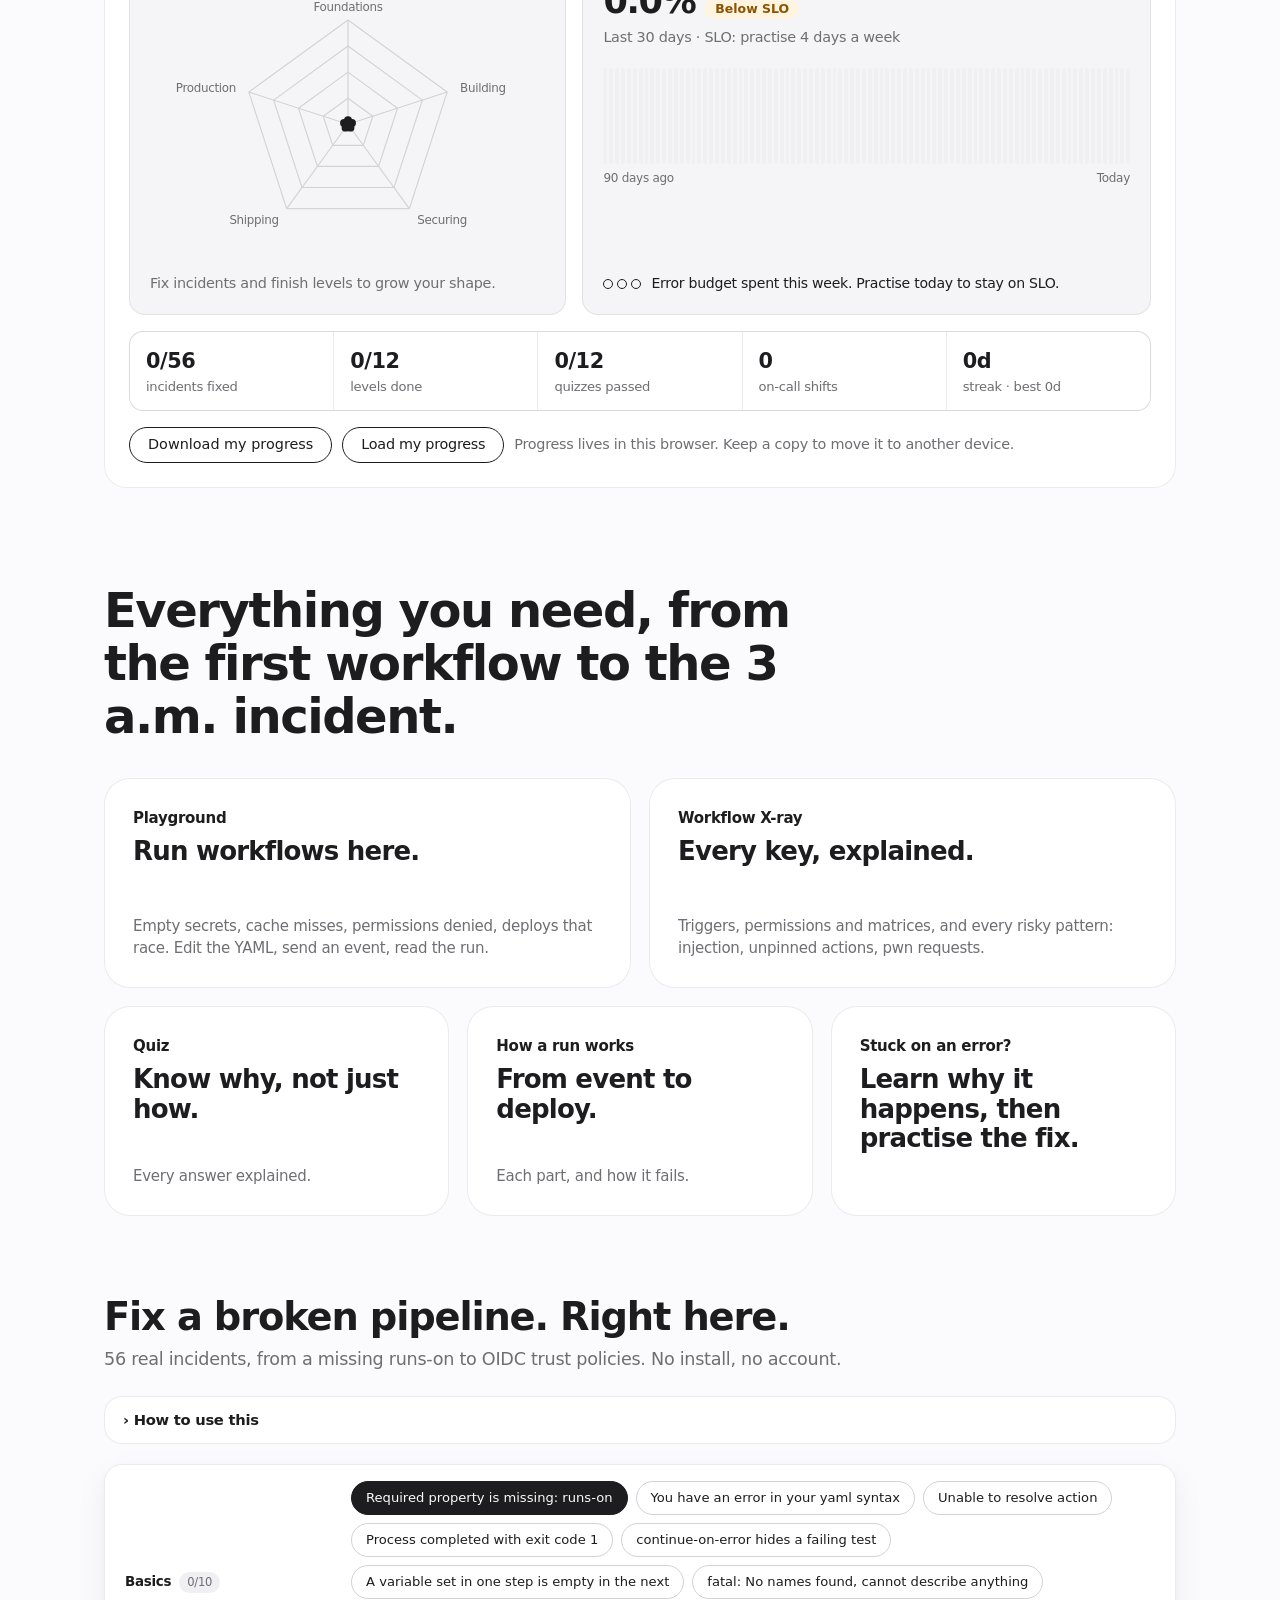
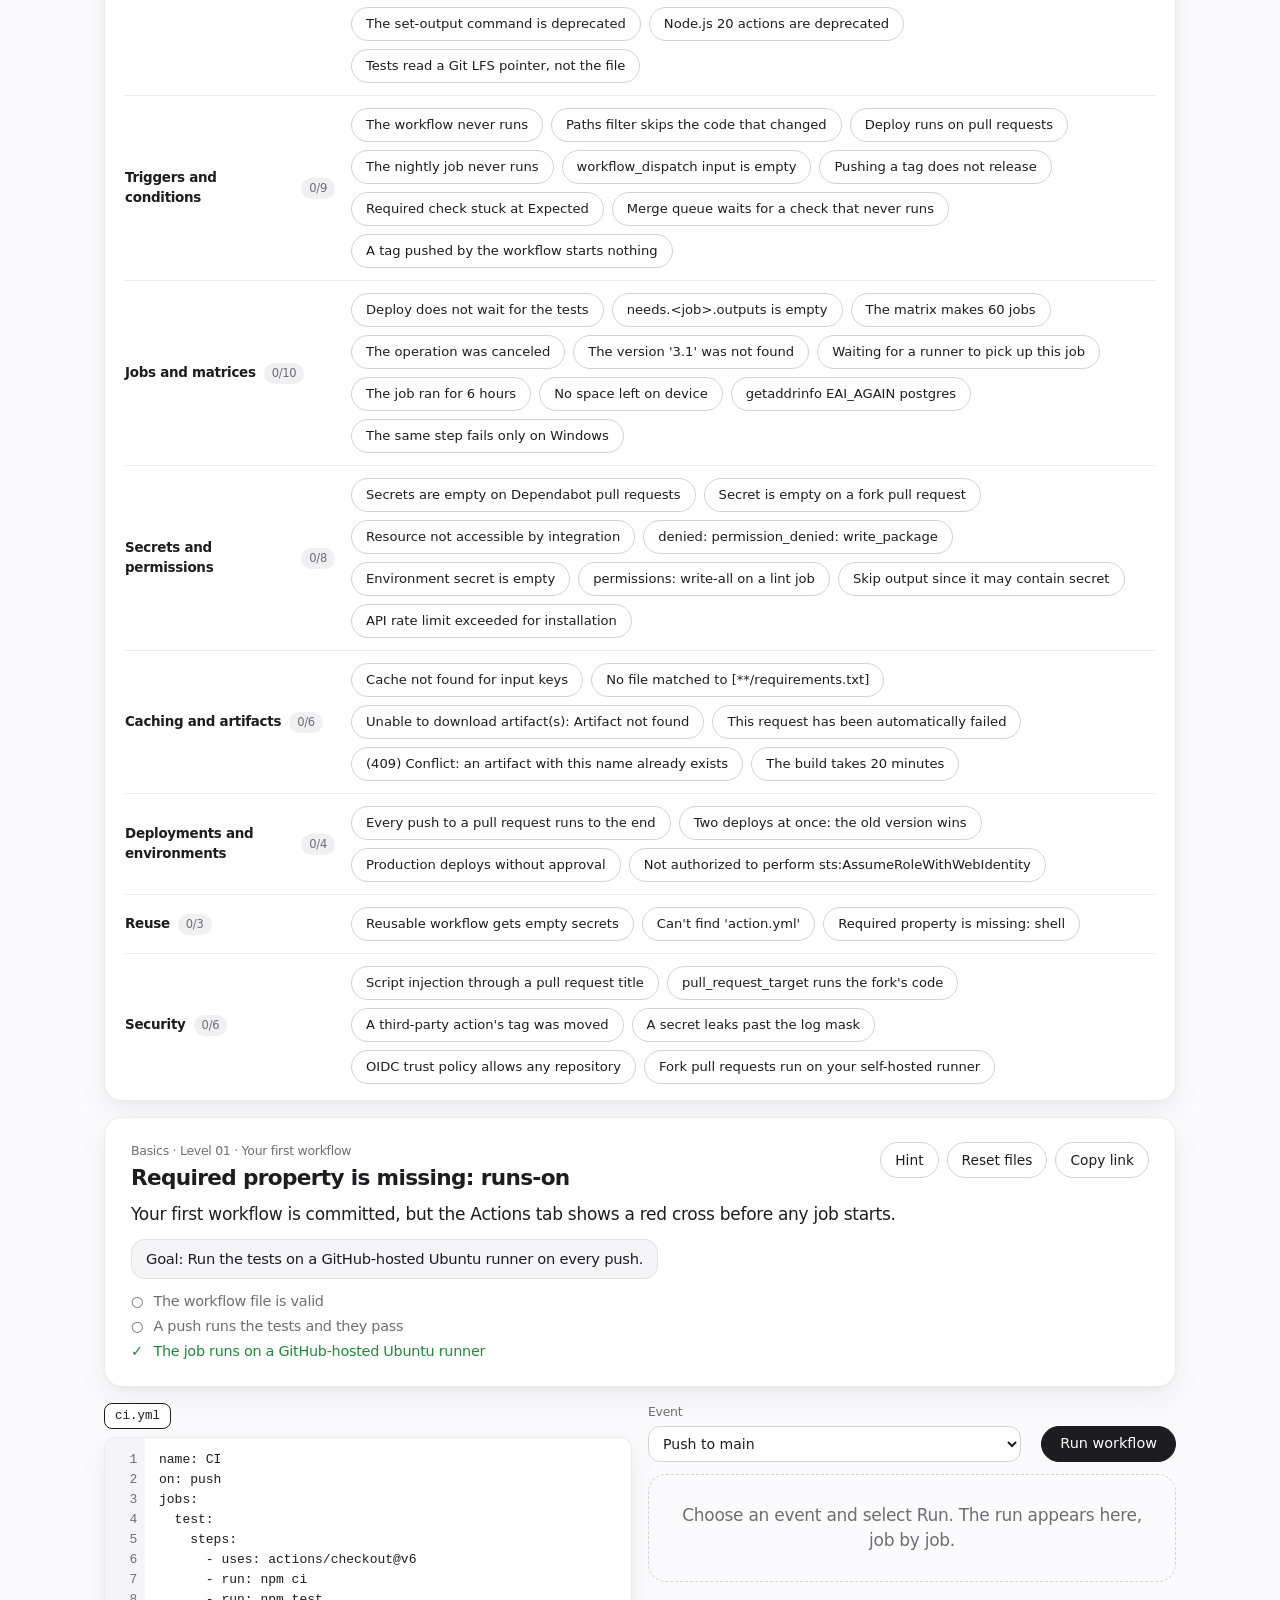
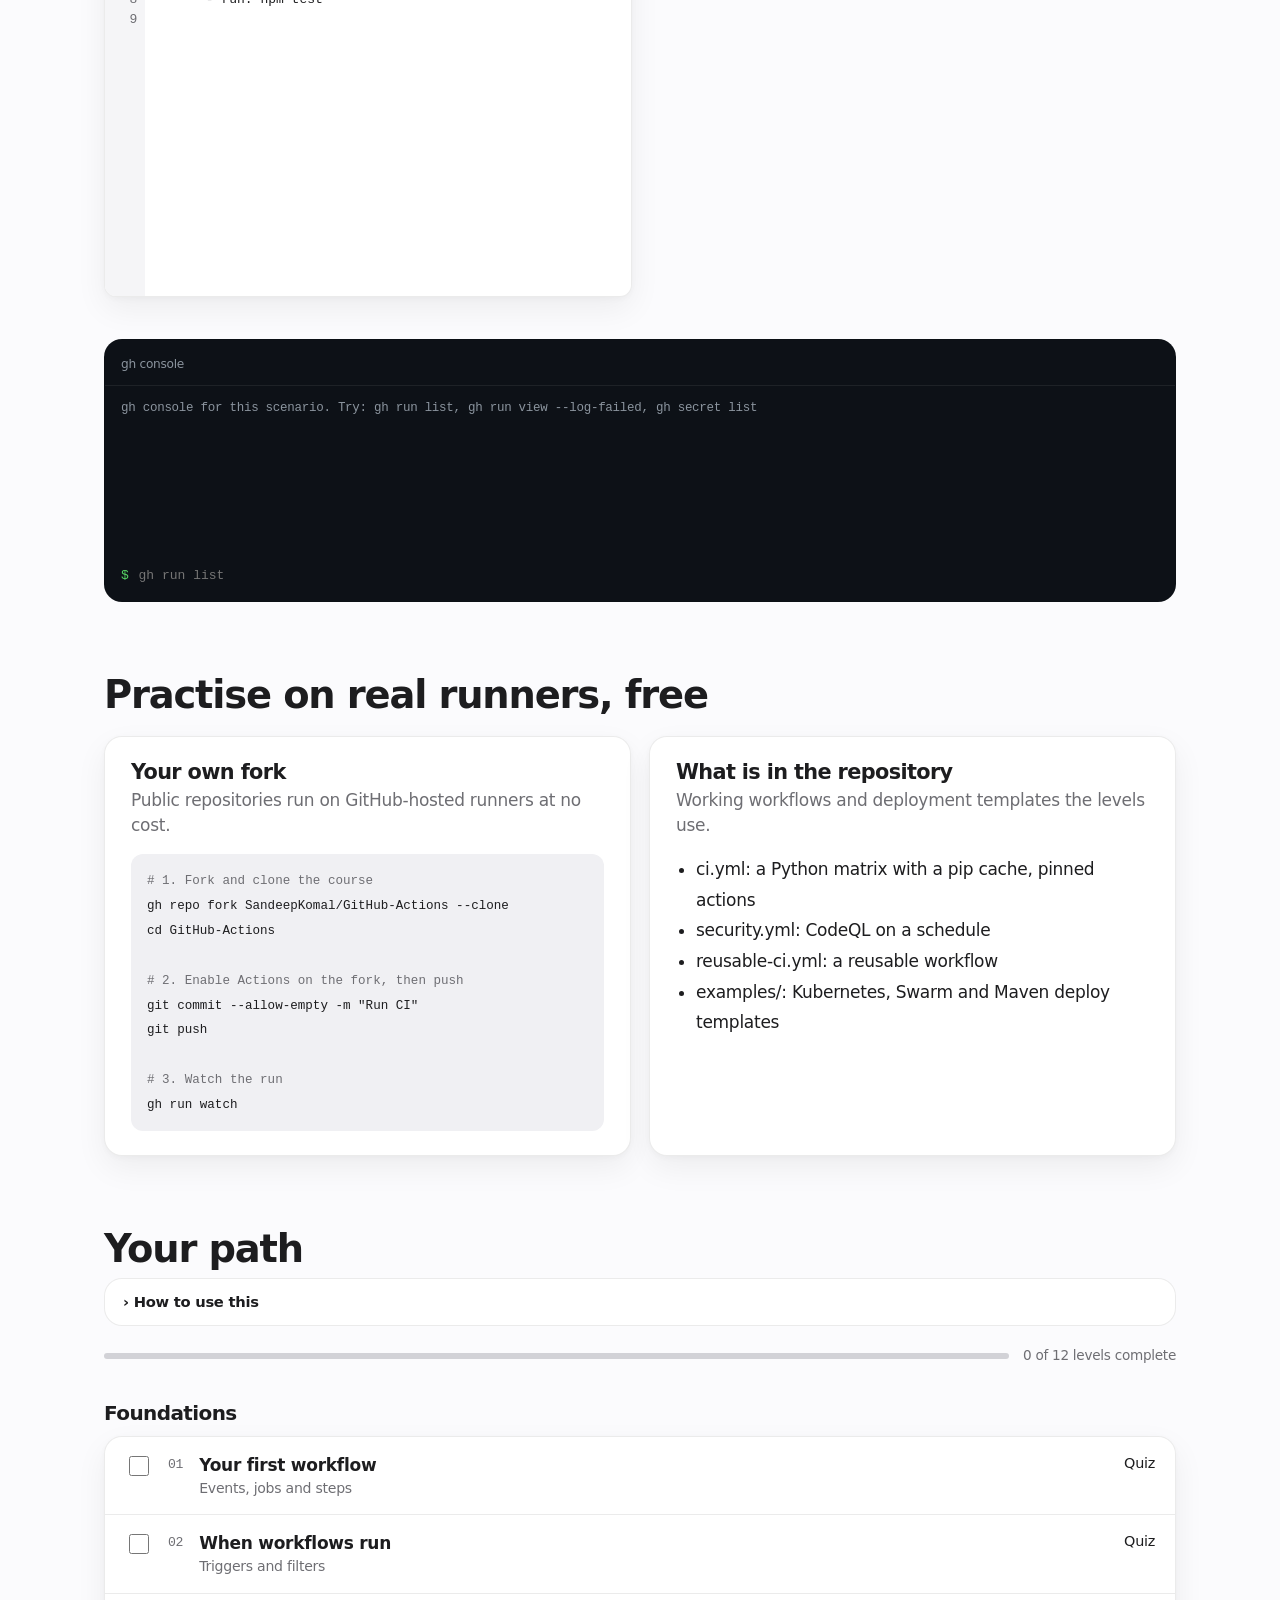
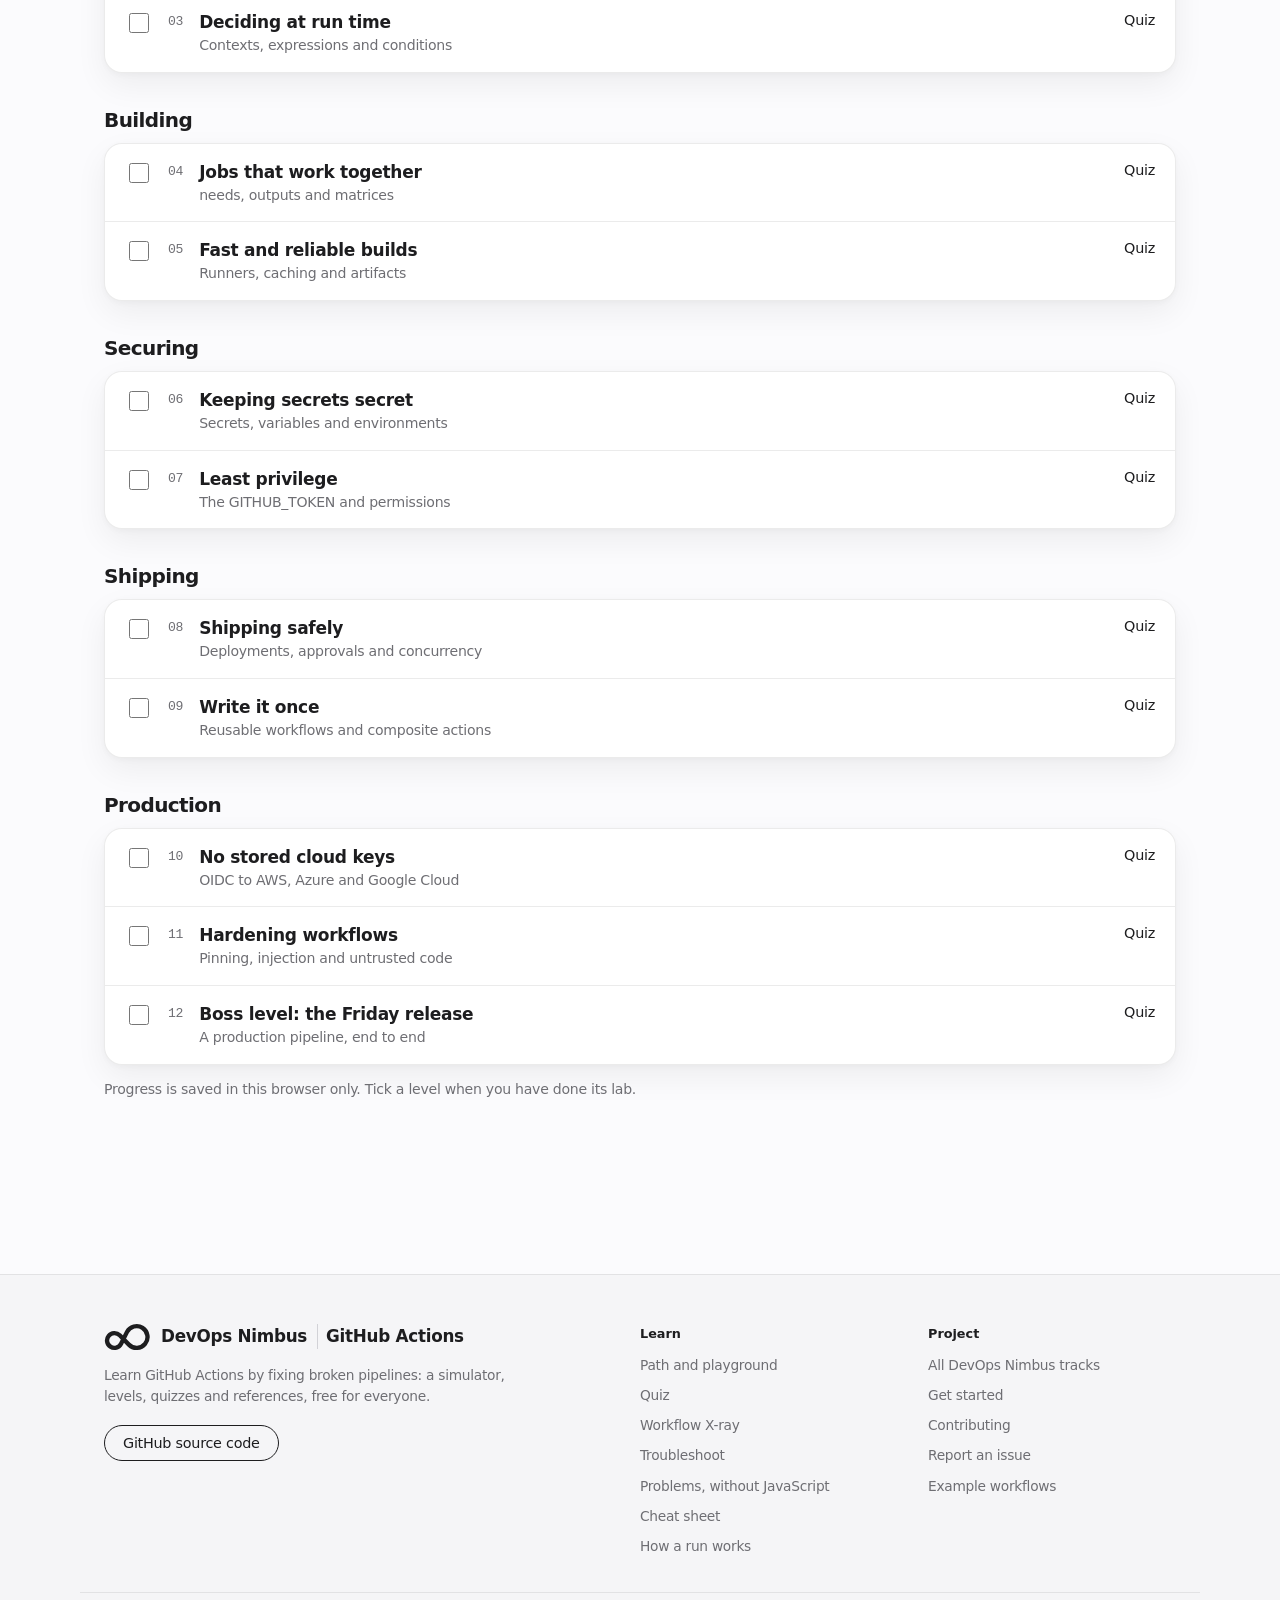
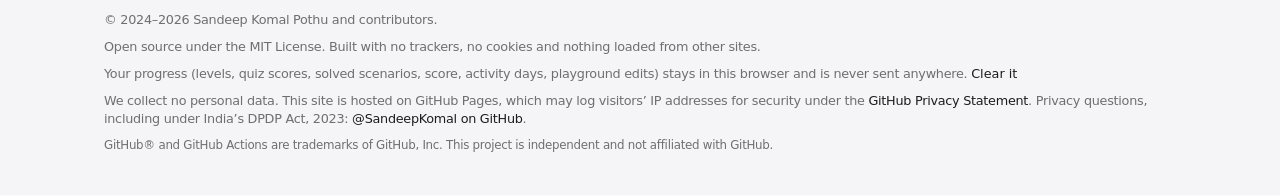
==== commit 5526f5f4: "Add a privacy notice to the footer States that the site collects no personal data, that GitHub Pages" ====
--- a/site/index.html
+++ b/site/index.html
@@ -271,6 +271,7 @@
       <p>© 2024–2026 Sandeep Komal Pothu and contributors.</p>
       <p>Open source under the MIT License. Built with no trackers, no cookies and nothing loaded from other sites.</p>
       <p>Your progress (levels, quiz scores, solved scenarios, score, activity days, playground edits) stays in this browser and is never sent anywhere. <button type="button" class="link-btn" id="forget">Clear it</button></p>
+      <p>We collect no personal data. This site is hosted on GitHub Pages, which may log visitors’ IP addresses for security under the <a href="https://docs.github.com/en/site-policy/privacy-policies/github-general-privacy-statement">GitHub Privacy Statement</a>. Privacy questions, including under India’s DPDP Act, 2023: <a href="https://github.com/SandeepKomal">@SandeepKomal on GitHub</a>.</p>
       <p class="foot-tm">GitHub® and GitHub Actions are trademarks of GitHub, Inc. This project is independent and not affiliated with GitHub.</p>
     </div>
   </footer>
--- a/site/style.css
+++ b/site/style.css
@@ -555,7 +555,7 @@
 .toc h2 { font-size: .9rem; margin: 0 0 6px; break-after: avoid; }
 .toc ul { margin: 0 0 14px; padding-left: 18px; font-size: .9rem; }
 .problems .answer { margin-bottom: 18px; scroll-margin-top: 72px; }
-.problems .answer h2 { margin: 0; font-size: 1.35rem; }
+.problems .answer h2 { margin: 0; font-size: 1.35rem; overflow-wrap: anywhere; }
 .problems .answer h3 { margin: 18px 0 6px; font-size: .82rem; color: var(--muted); letter-spacing: 0; }
 .problems .top nav { justify-content: flex-end; }
 @media (prefers-color-scheme: dark) {
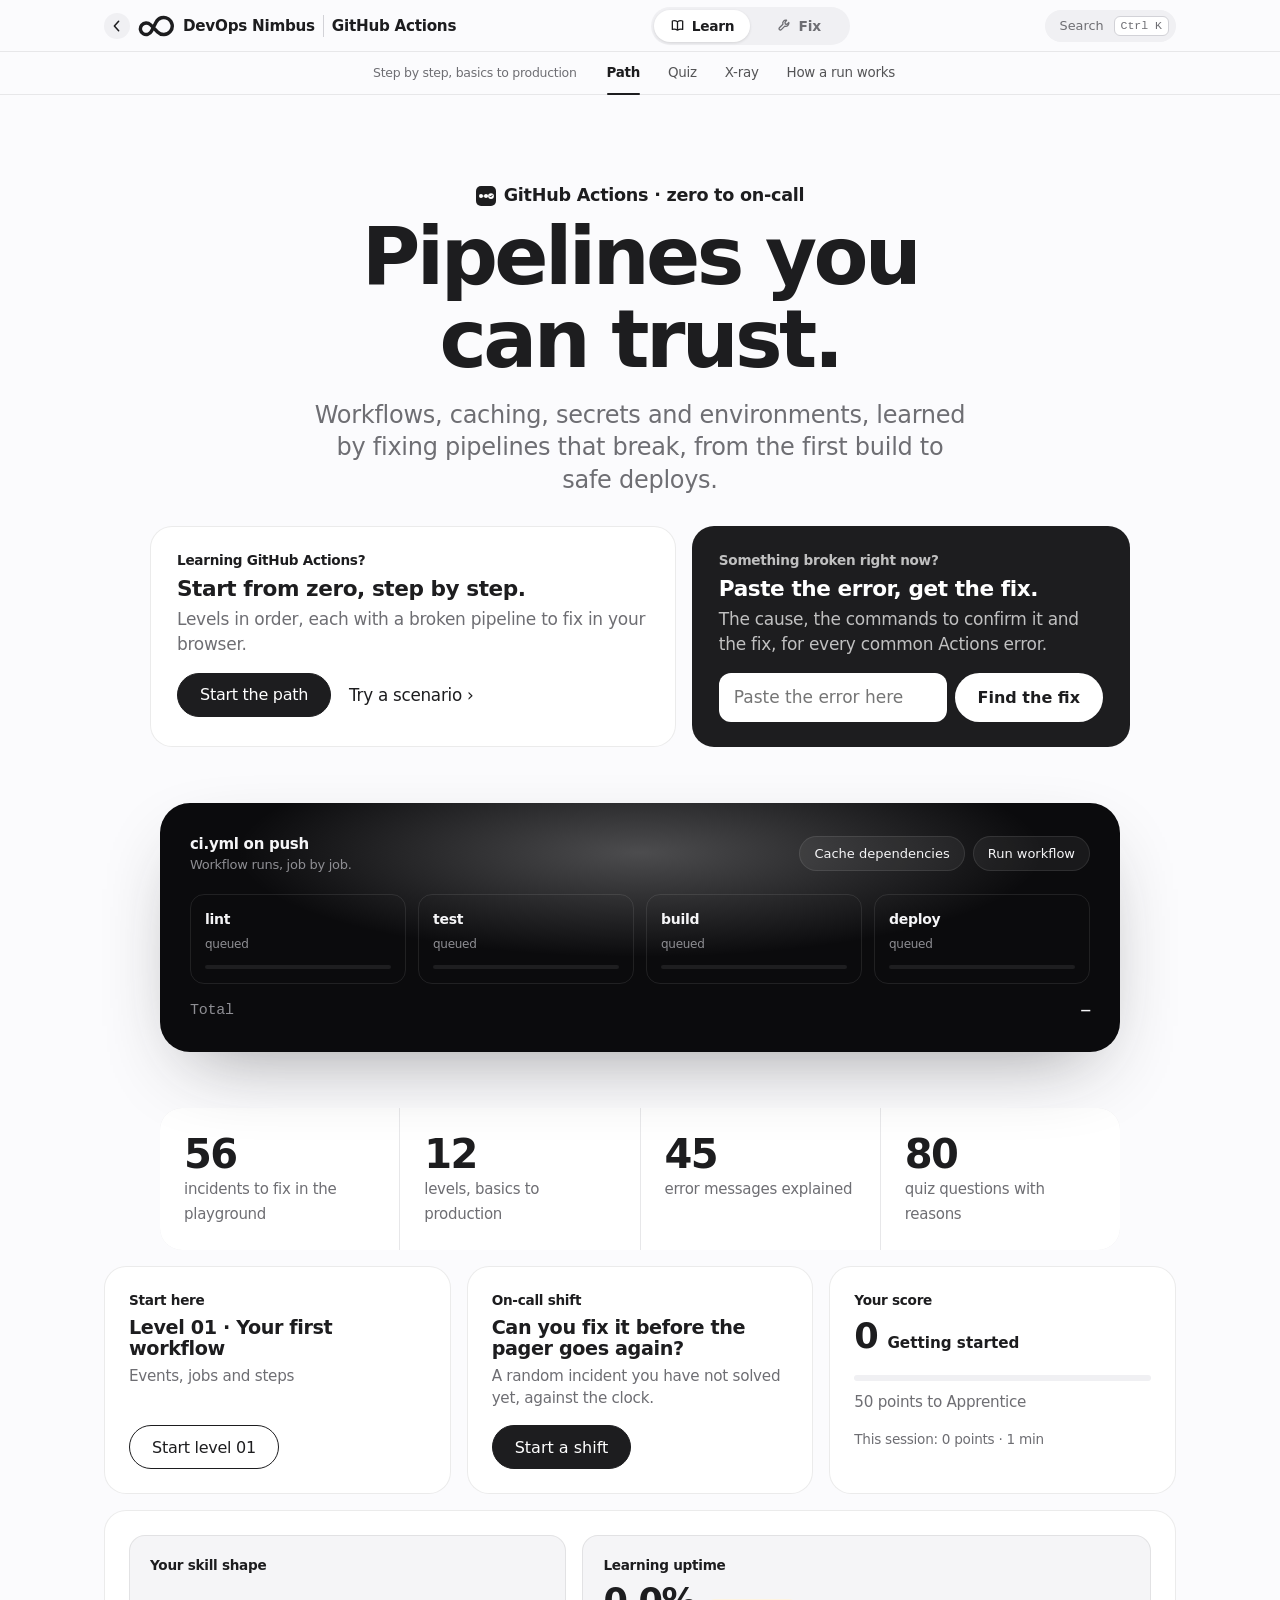
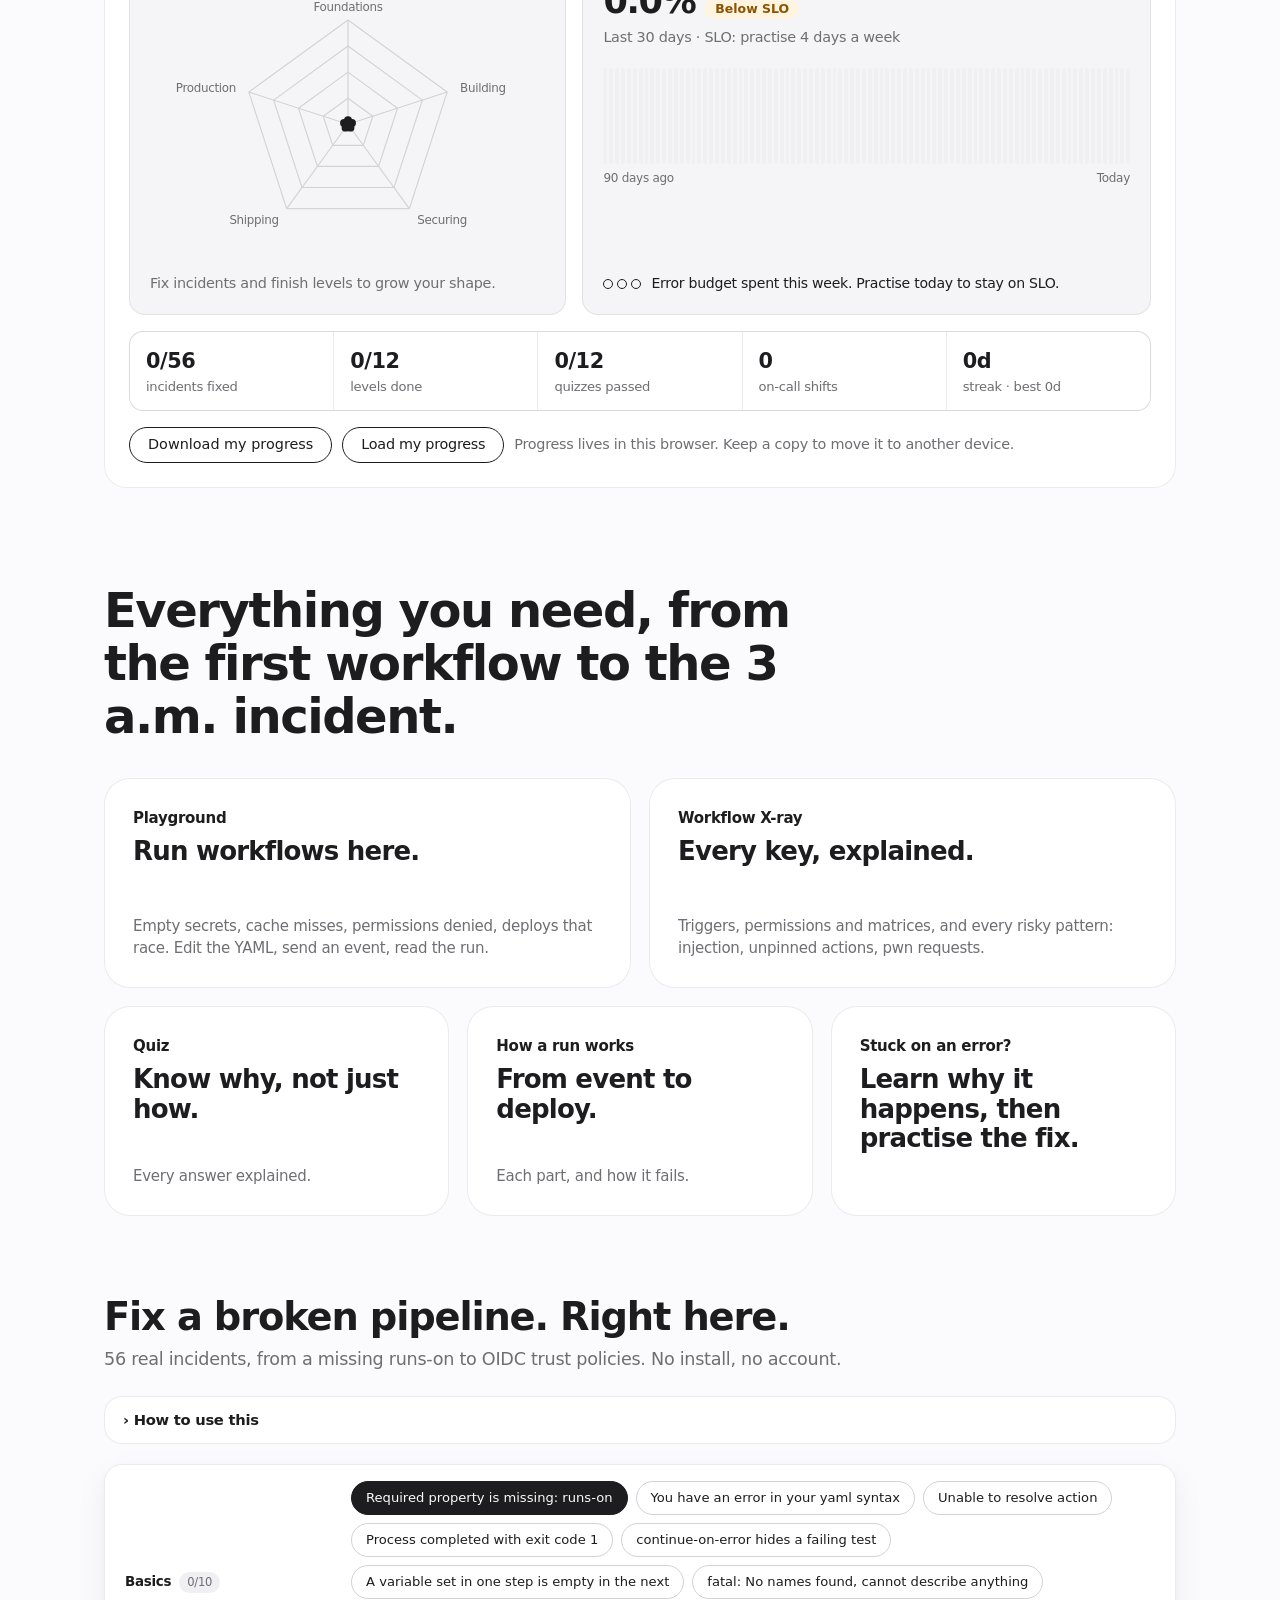
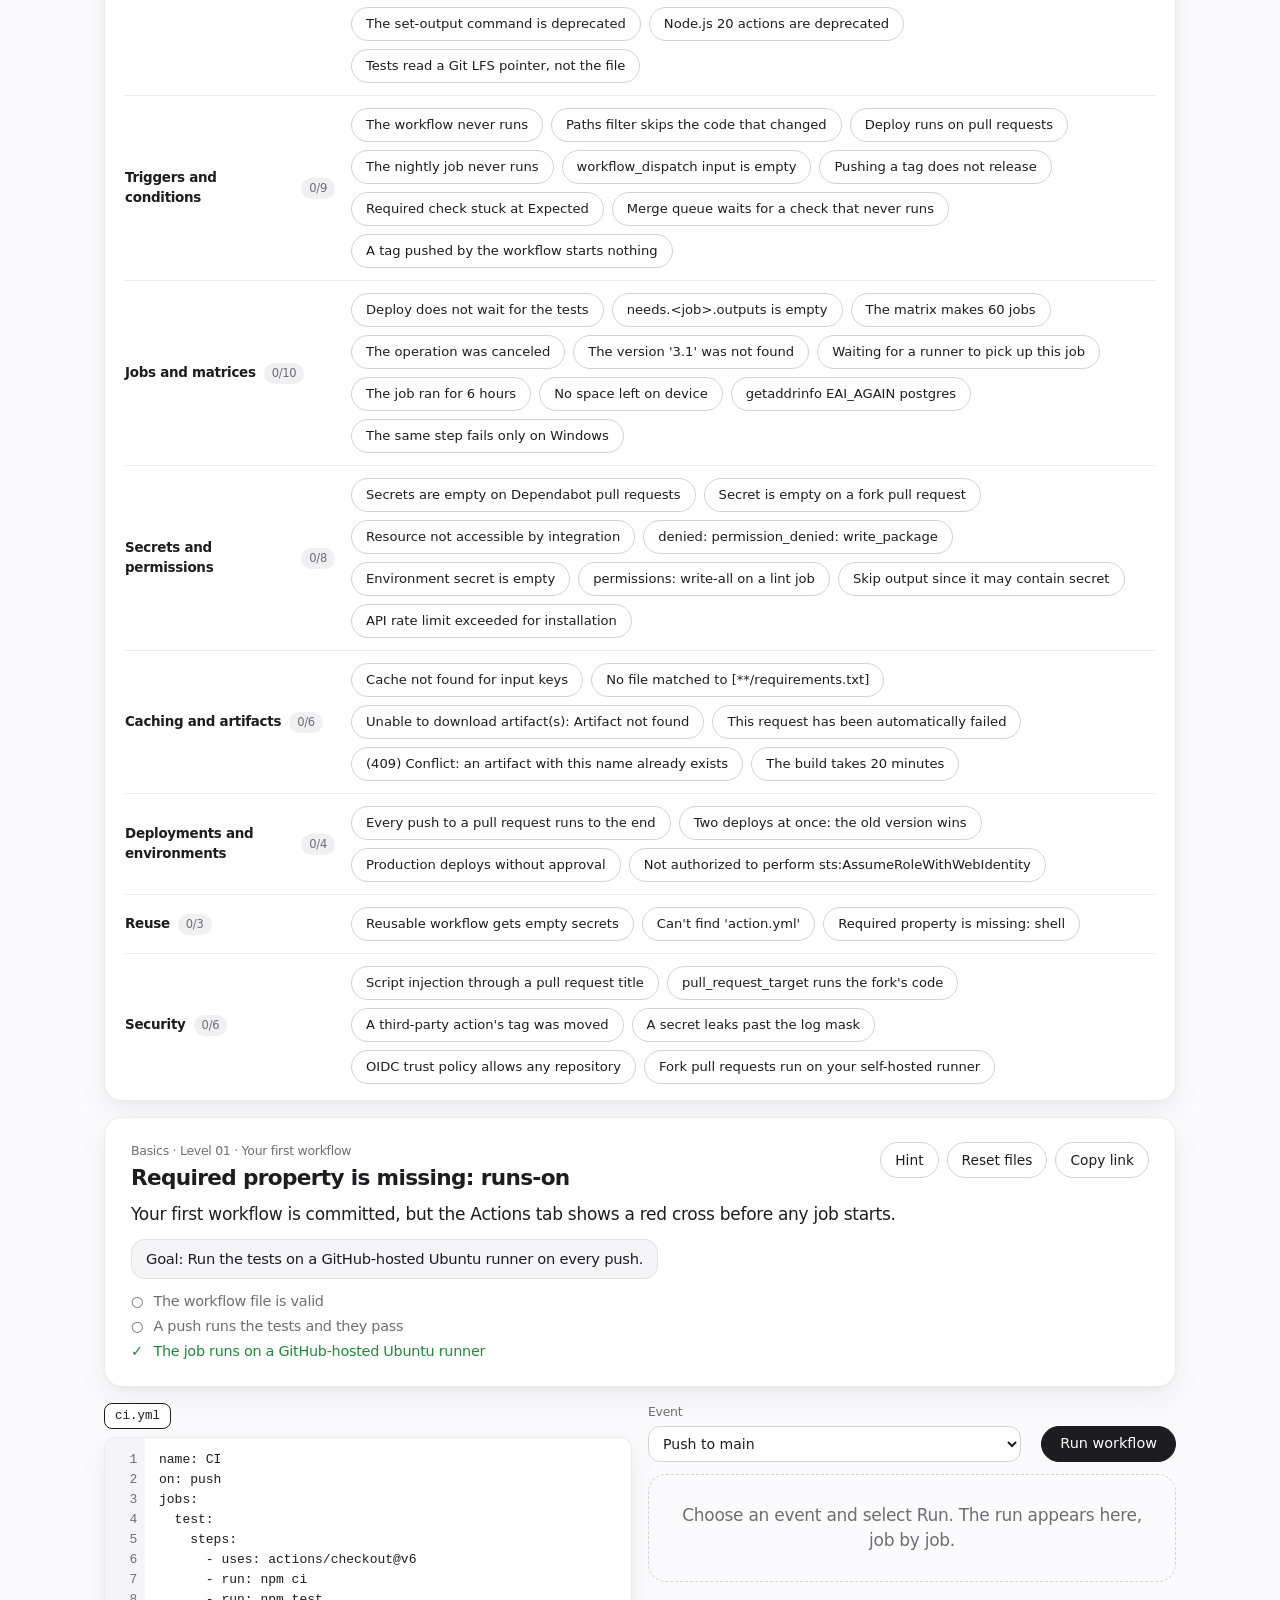
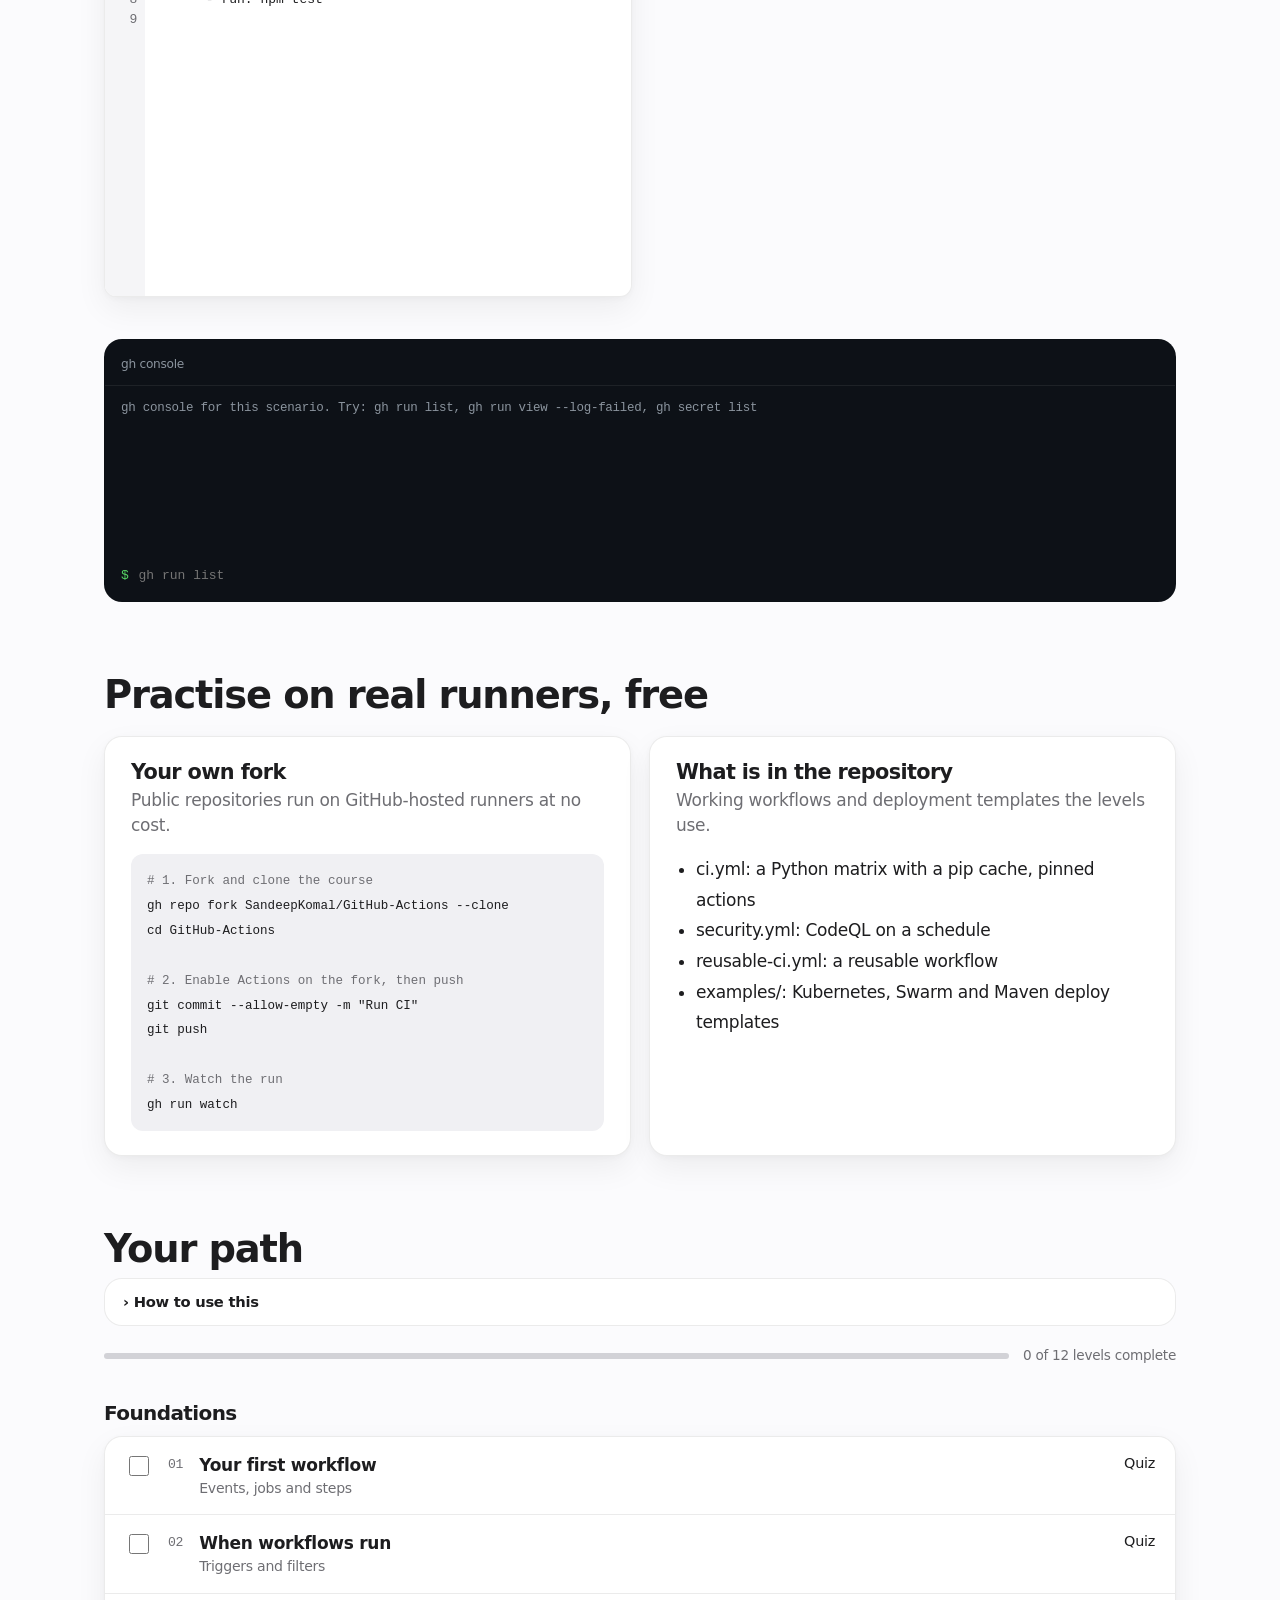
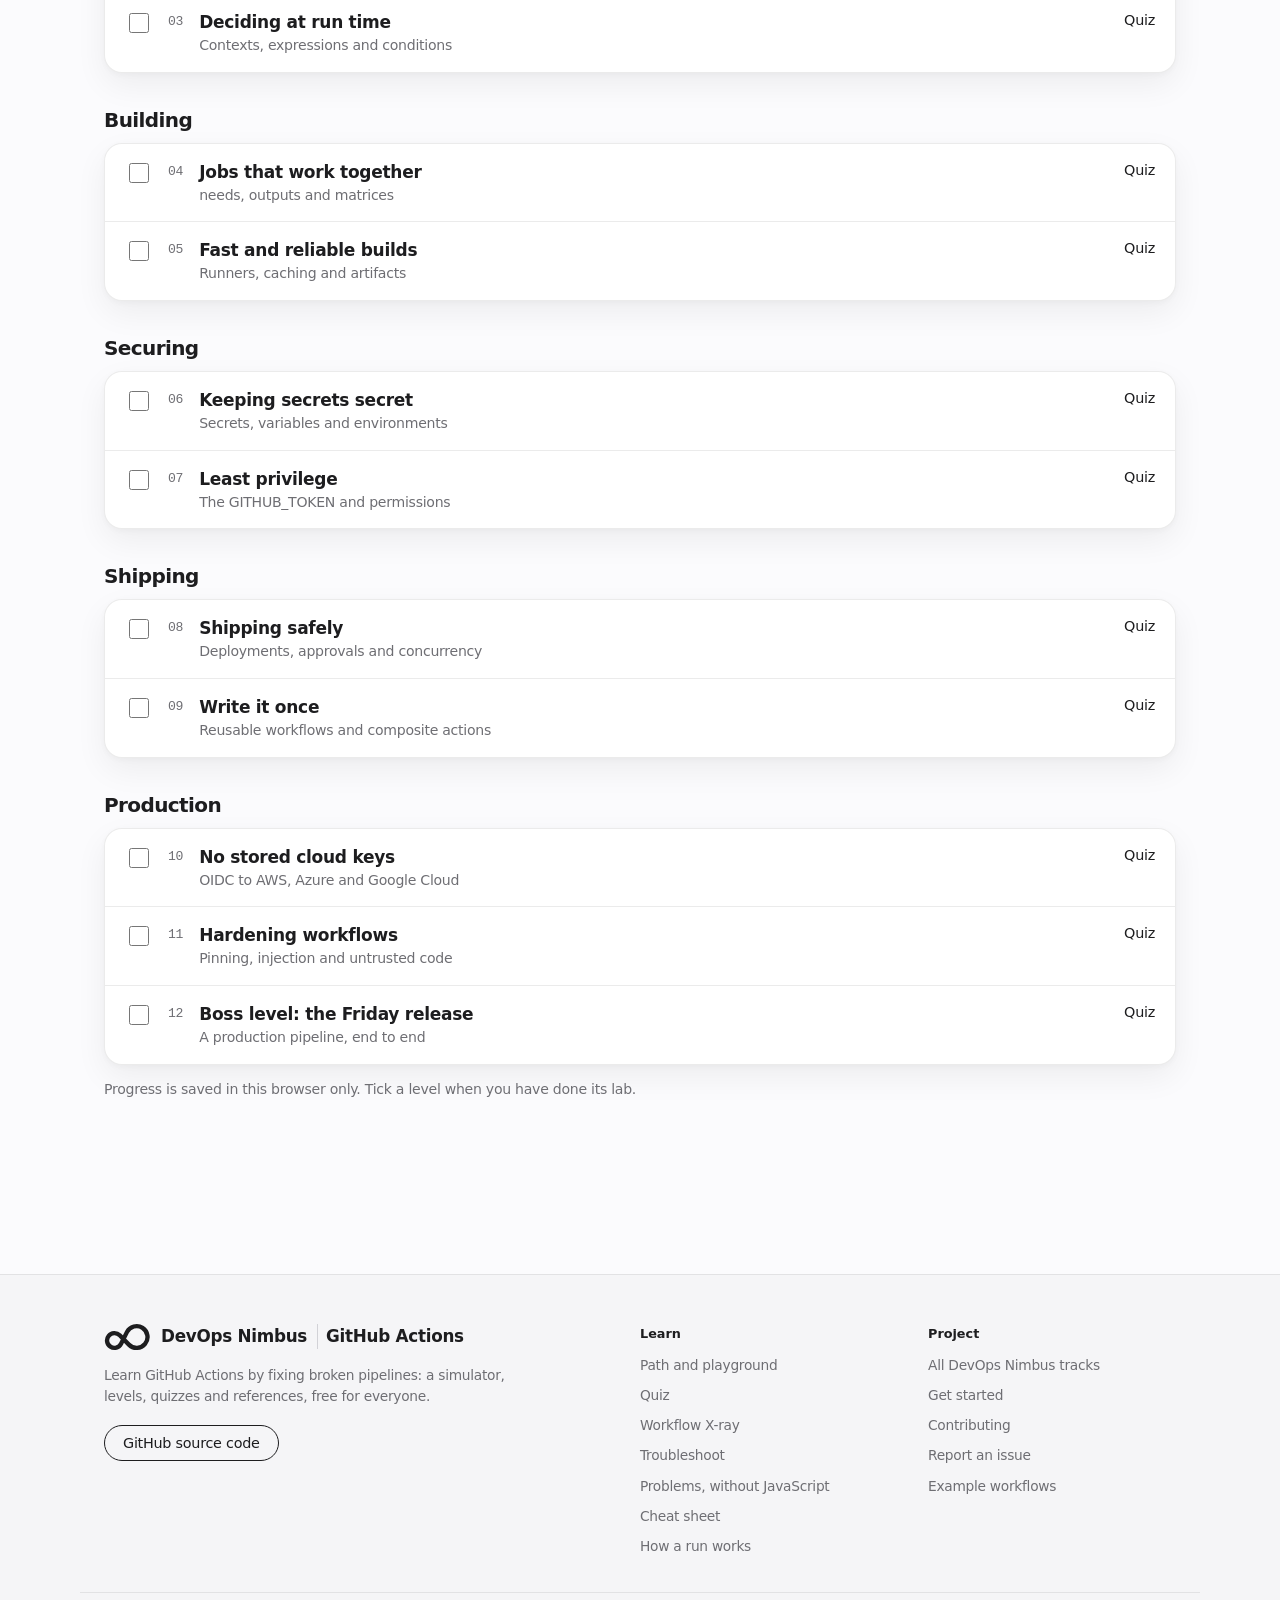
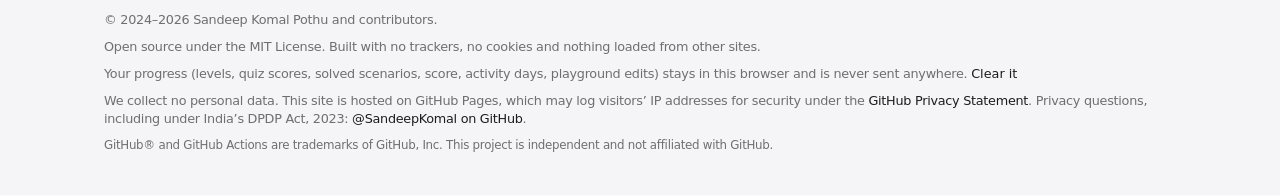
==== commit e2f15bec: "Add a back button to all tracks in the header A round back button and "DevOps Nimbus" now lead to th" ====
--- a/site/index.html
+++ b/site/index.html
@@ -19,7 +19,10 @@
   <a class="skip" href="#main">Skip to content</a>
   <header class="top">
     <div class="wrap top-inner">
-      <a class="brand" href="#path" aria-label="DevOps Nimbus GitHub Actions, home"><img class="mark" src="nimbus.svg" alt="" width="37" height="22">DevOps Nimbus <span class="brand-track">GitHub Actions</span></a>
+      <div class="brand">
+        <a class="brand-hub" href="https://sandeepkomal.github.io/devops-nimbus/" title="Back to all DevOps Nimbus tracks"><span class="brand-back" aria-hidden="true"><svg viewBox="0 0 8 14" width="7" height="12"><path d="M6.5 1.5 1.5 7l5 5.5" fill="none" stroke="currentColor" stroke-width="1.8" stroke-linecap="round" stroke-linejoin="round"/></svg></span><img class="mark" src="nimbus.svg" alt="" width="37" height="22"><span>DevOps Nimbus</span><span class="sr-only">: back to all tracks</span></a>
+        <a class="brand-track" href="#path">GitHub Actions</a>
+      </div>
       <nav class="switch" aria-label="Mode">
         <a class="sw learn" href="#path"><svg viewBox="0 0 16 16" width="15" height="15" aria-hidden="true"><path d="M2.5 3.2c1.8-.6 3.6-.4 5.5.8 1.9-1.2 3.7-1.4 5.5-.8v9c-1.8-.6-3.6-.4-5.5.8-1.9-1.2-3.7-1.4-5.5-.8zM8 4v9" fill="none" stroke="currentColor" stroke-width="1.4" stroke-linejoin="round"/></svg>Learn</a>
         <a class="sw fix" href="#doctor"><svg viewBox="0 0 16 16" width="15" height="15" aria-hidden="true"><path d="M10.2 2.4a3.3 3.3 0 0 0-3.9 4.3L2.6 10.4a1.4 1.4 0 0 0 2 2l3.7-3.7a3.3 3.3 0 0 0 4.3-3.9l-2 2-1.7-.4-.4-1.7z" fill="none" stroke="currentColor" stroke-width="1.4" stroke-linejoin="round"/></svg>Fix</a>
--- a/site/style.css
+++ b/site/style.css
@@ -679,3 +679,15 @@
 .door.fix .pill { background: var(--on-oncall); color: var(--oncall); border-color: transparent; font-weight: 600; }
 .door.fix .pill:hover { background: color-mix(in srgb, var(--on-oncall) 88%, var(--oncall)); }
 .door.fix input[type="search"] { border-color: transparent; }
+
+/* Header brand: a round back button and "DevOps Nimbus" go to all tracks; the track name goes to this track's start. */
+.brand > a { display: flex; align-items: center; gap: 8px; text-decoration: none; }
+.brand-hub { color: inherit; }
+.brand-back { display: grid; place-items: center; width: 26px; height: 26px; border-radius: 50%; background: var(--code-bg); color: var(--text); transition: background .2s, transform .2s; }
+.brand-back svg { display: block; margin-left: -1px; }
+.brand-hub:hover .brand-back { background: var(--line); transform: translateX(-2px); }
+.brand > a:hover { text-decoration: none; }
+.brand-hub:hover > span:not(.brand-back) { opacity: .75; }
+.brand-hub:focus-visible { outline: 2px solid var(--a); outline-offset: 3px; }
+.sr-only { position: absolute; width: 1px; height: 1px; padding: 0; margin: -1px; overflow: hidden; clip: rect(0 0 0 0); white-space: nowrap; border: 0; }
+@media (prefers-reduced-motion: reduce) { .brand-back { transition: none; } }
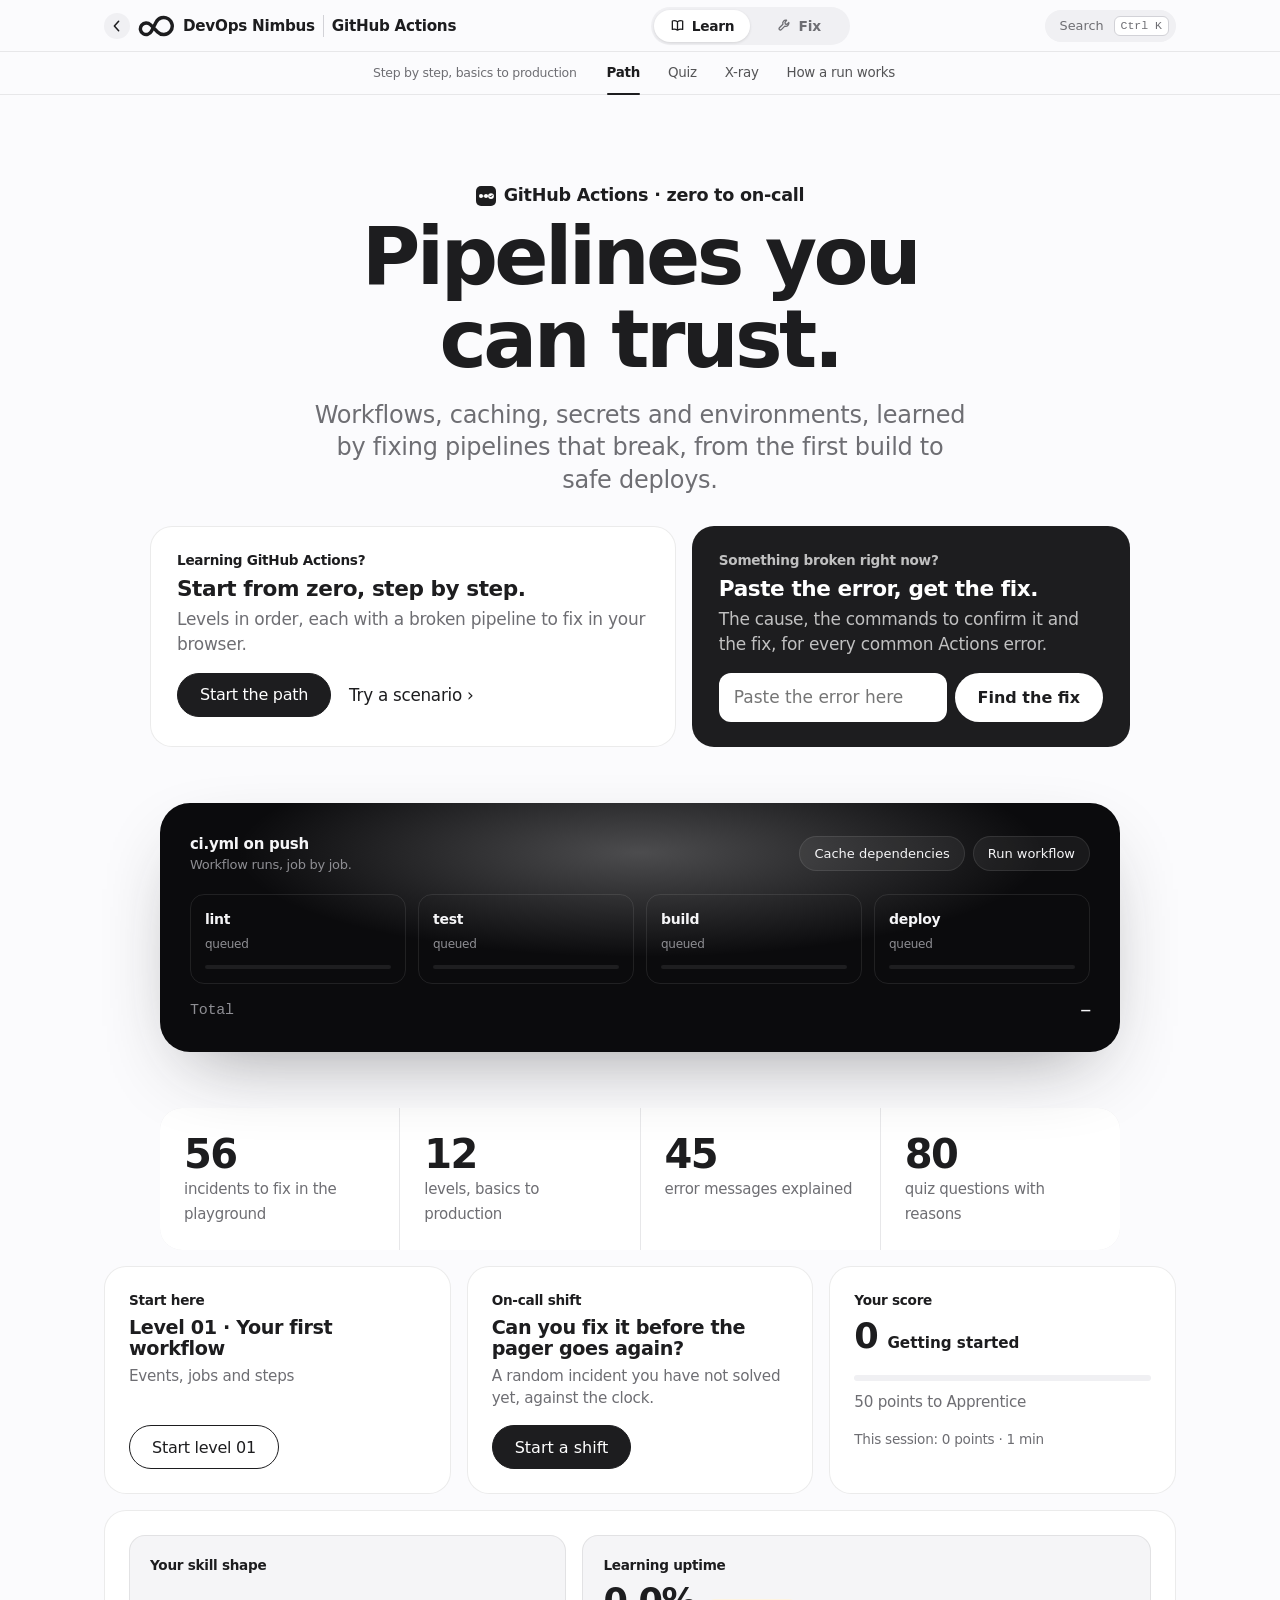
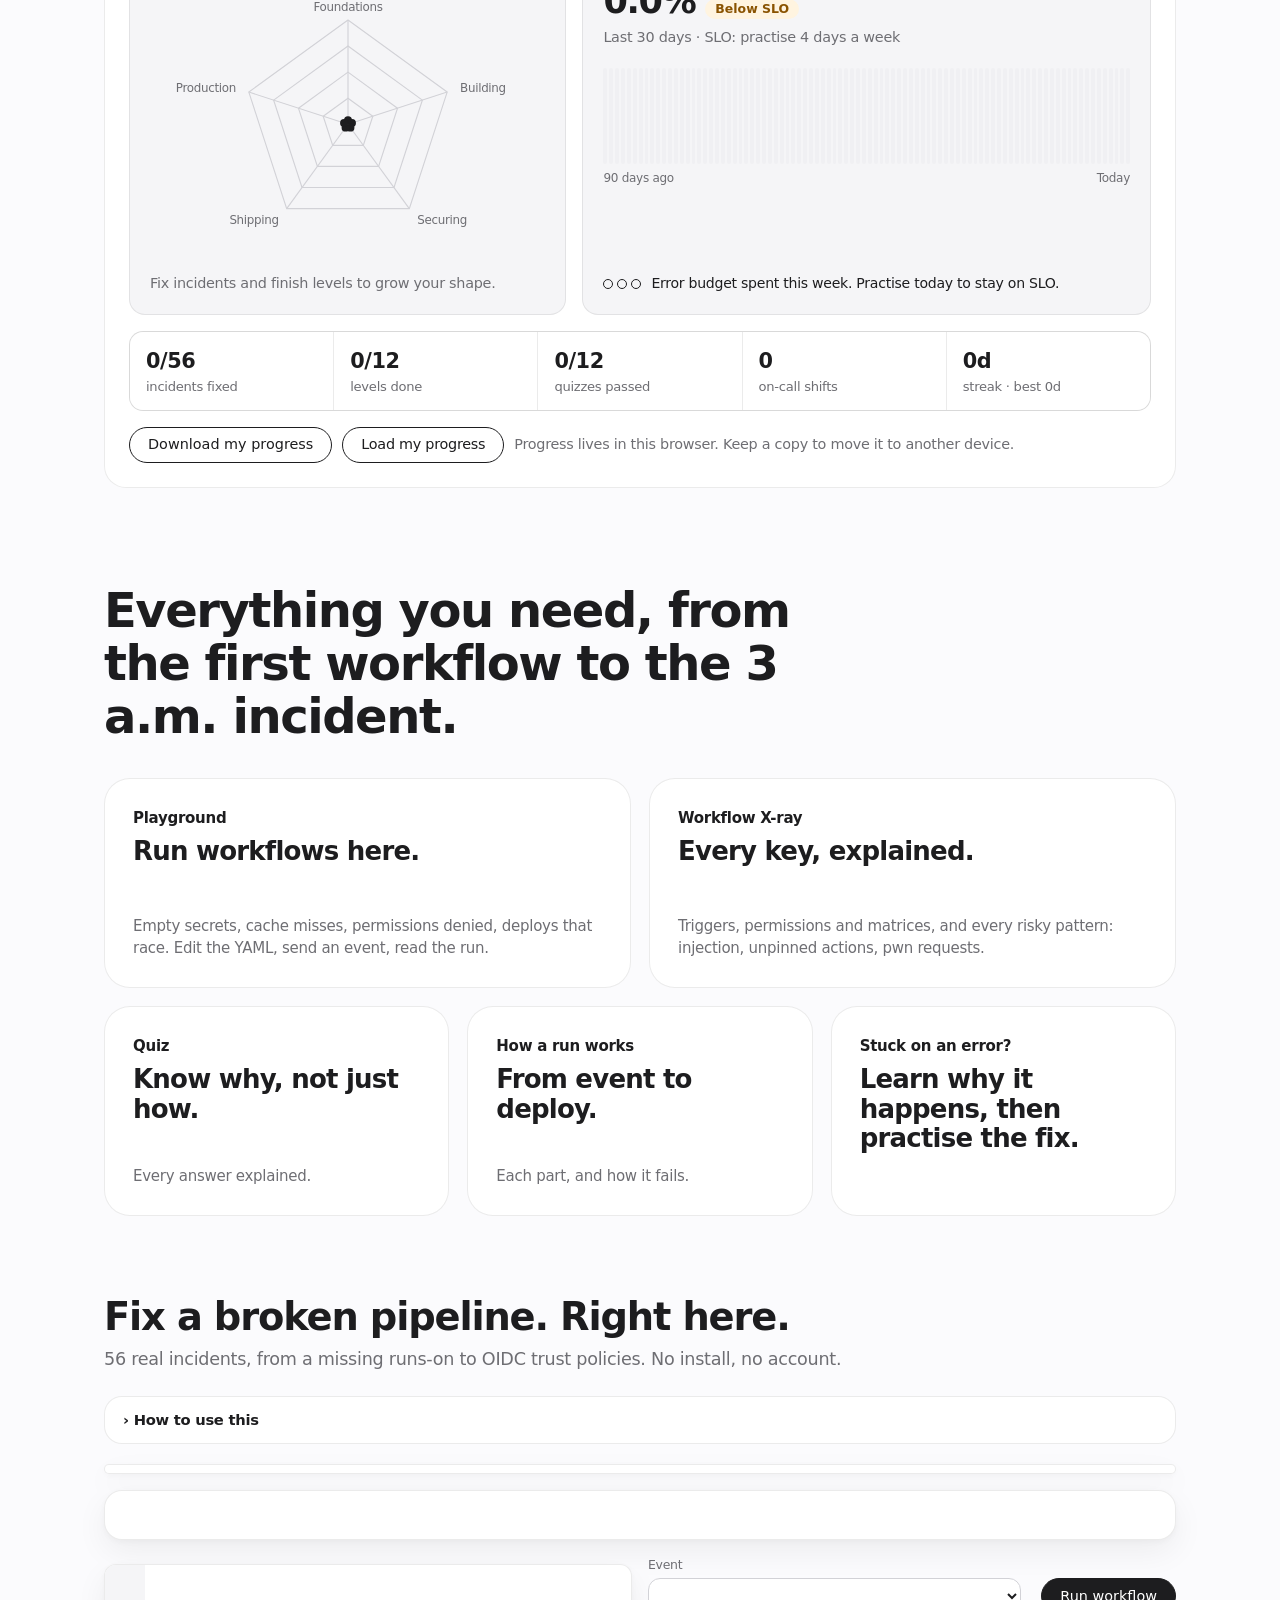
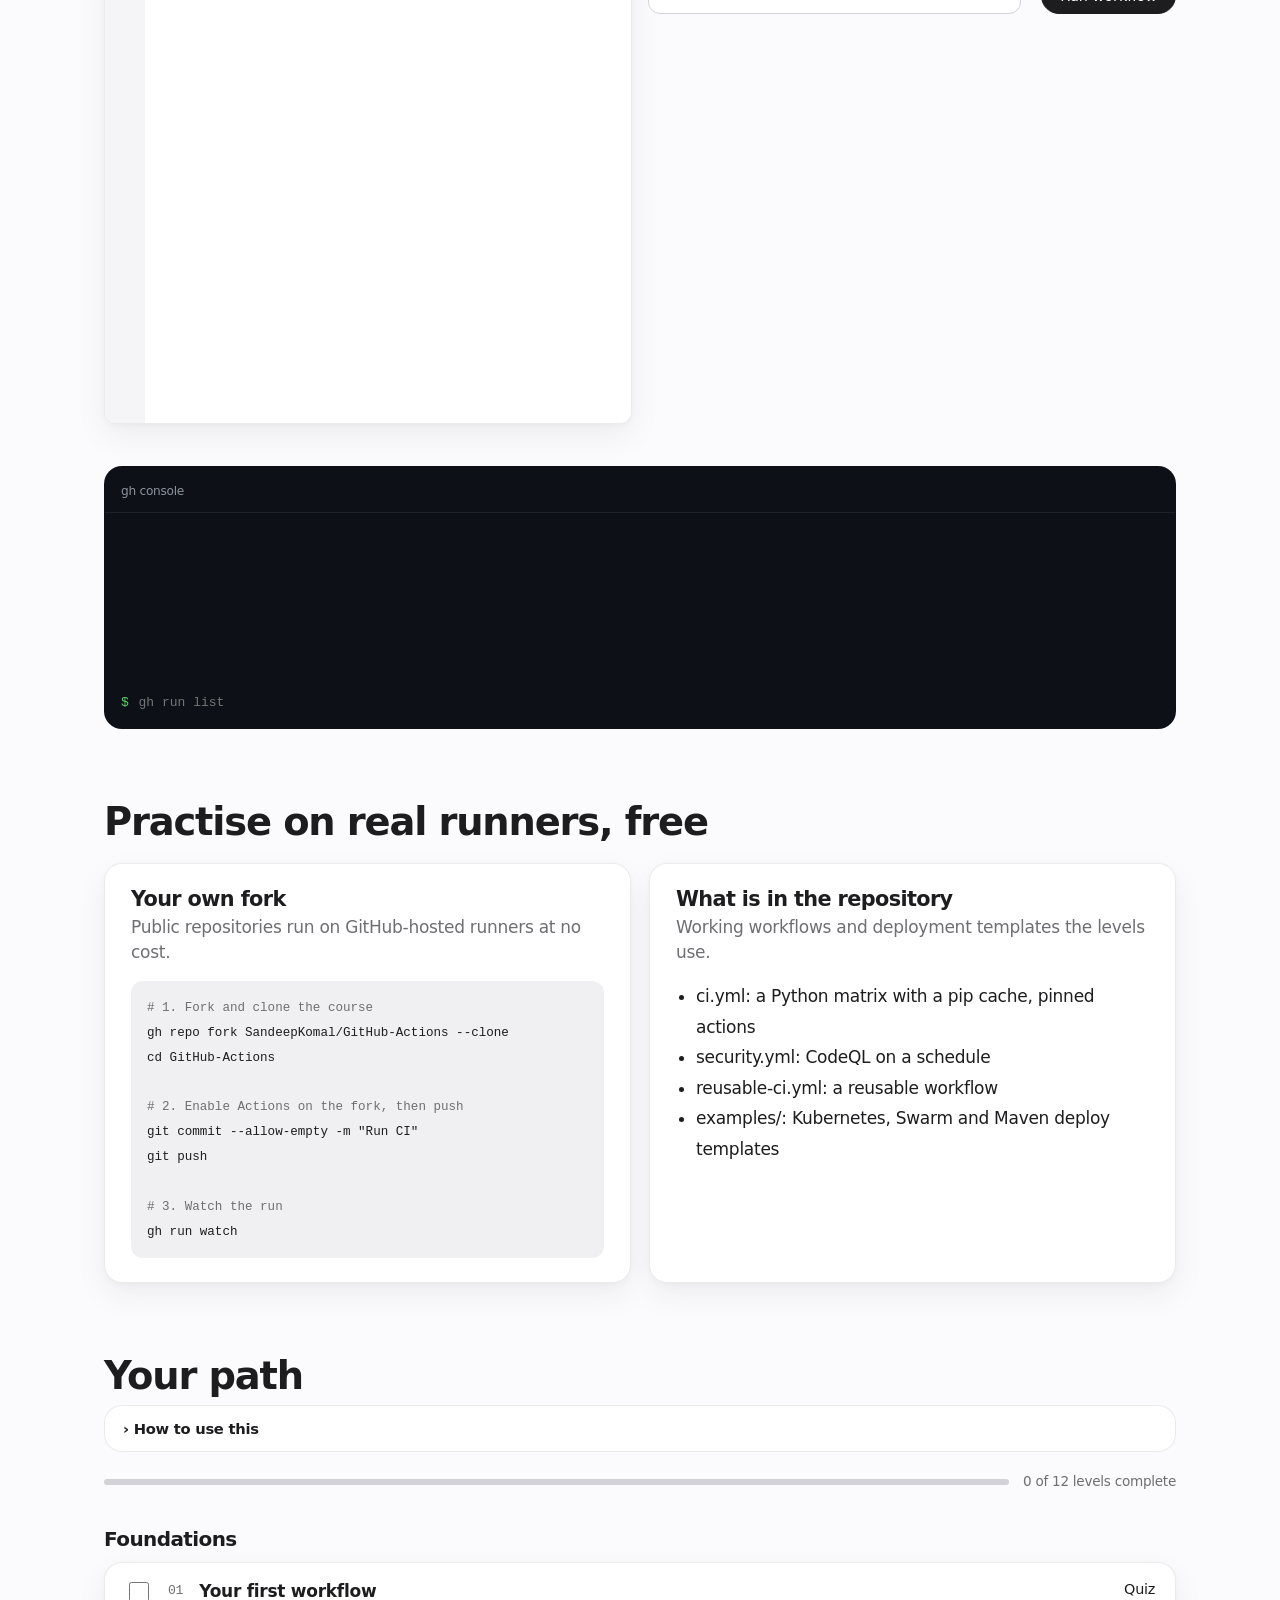
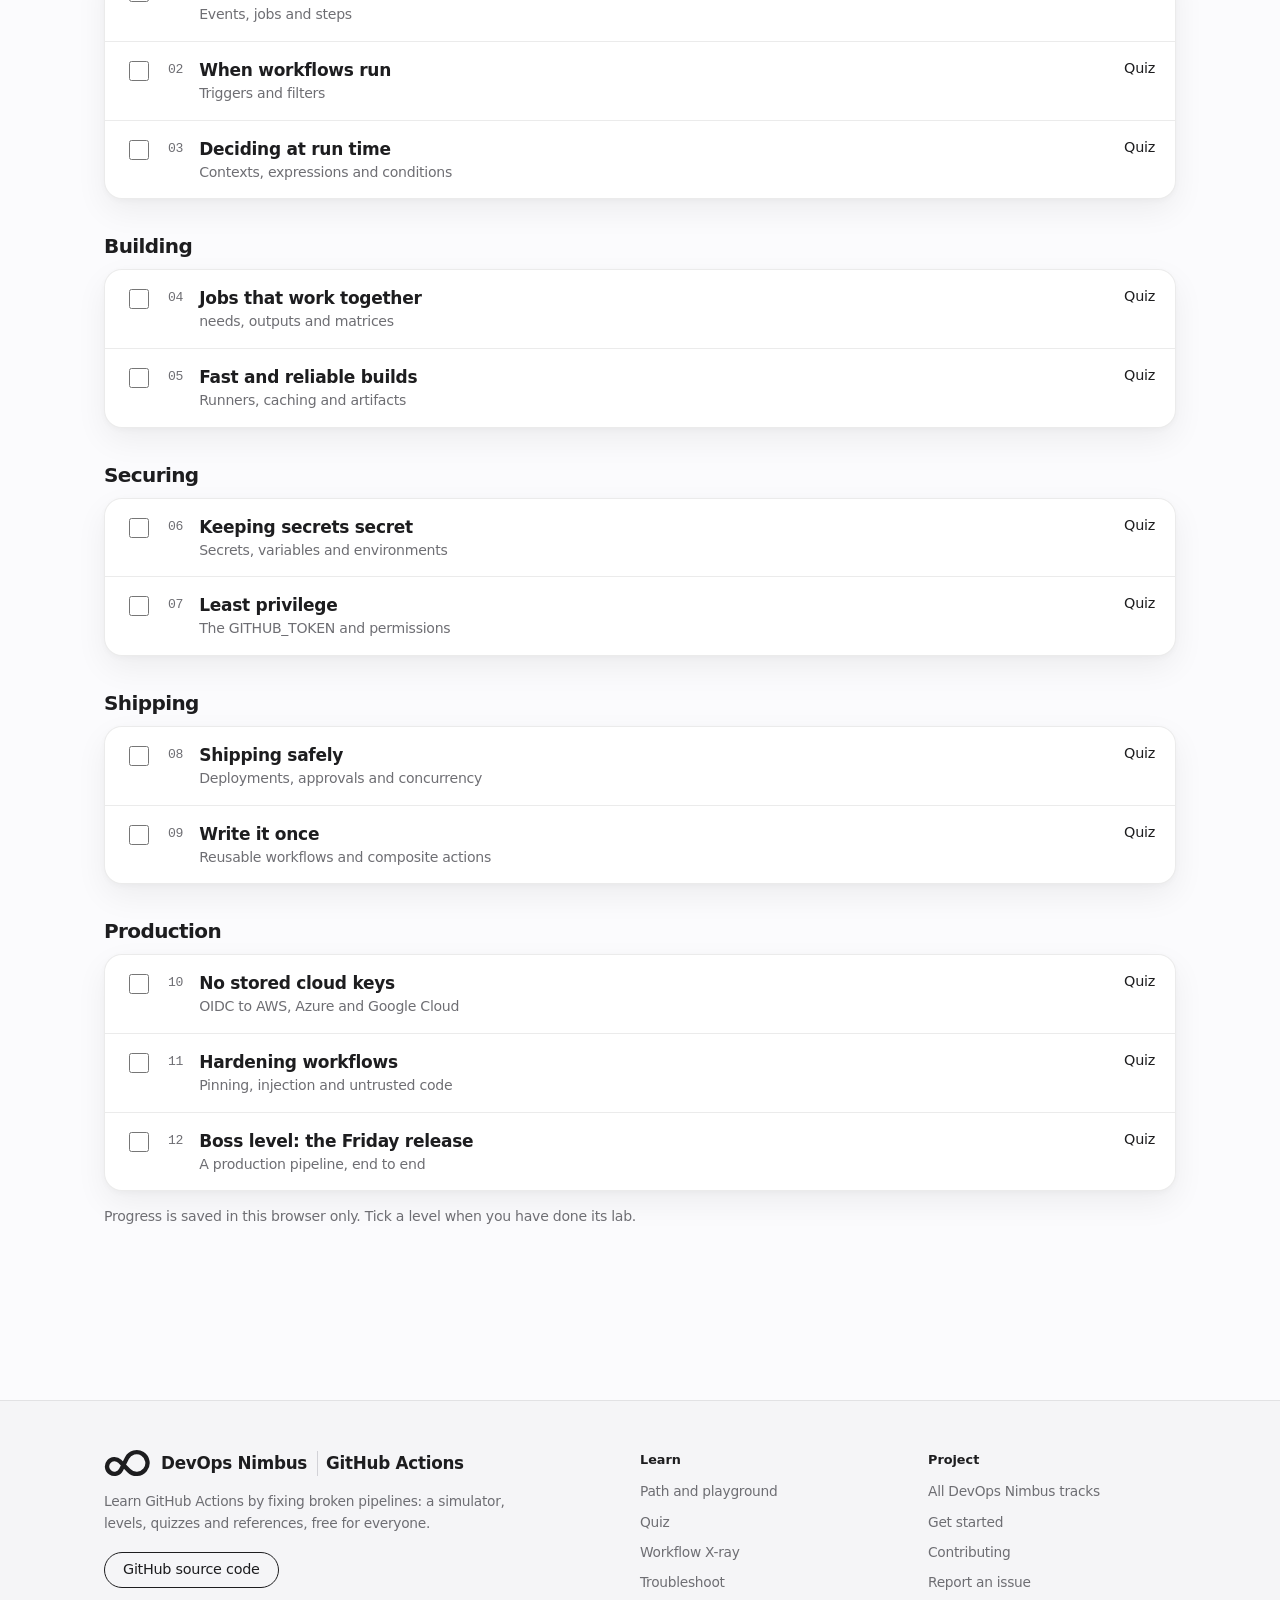
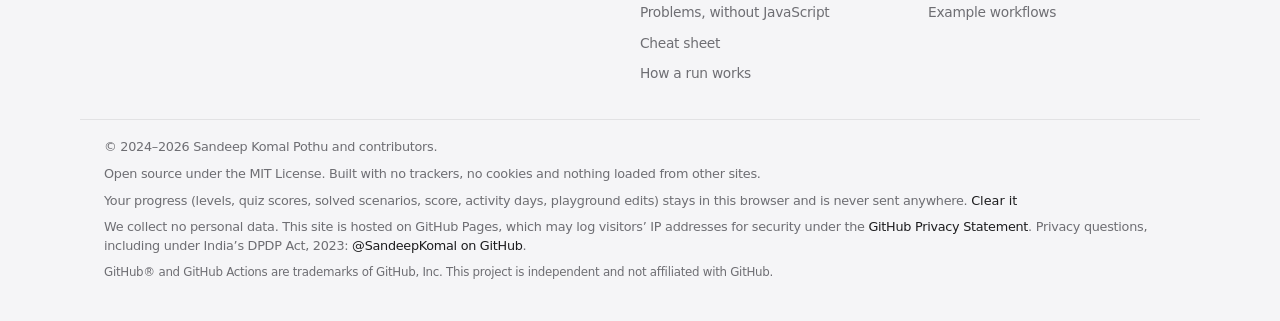
==== commit 273a54d4: "Draw the first screen at once and load heavy features in the background The page ran ten scripts, 45" ====
--- a/site/index.html
+++ b/site/index.html
@@ -13,6 +13,11 @@
   <link rel="canonical" href="https://sandeepkomal.github.io/GitHub-Actions/">
   <title>GitHub Actions · DevOps Nimbus</title>
   <link rel="stylesheet" href="style.css">
+  <!-- Only what the first screen needs, fetched alongside the stylesheet; app.js loads the playground, X-ray, quiz bank and architecture after the first paint. -->
+  <script defer src="data.js"></script>
+  <script defer src="scenario-index.js"></script>
+  <script defer src="app.js"></script>
+  <script defer src="engage.js"></script>
   <link rel="icon" href="favicon.svg" type="image/svg+xml">
 </head>
 <body>
@@ -284,16 +289,5 @@
     <ul id="palette-list" role="listbox"></ul>
     <p class="palette-foot muted"><kbd>↑</kbd> <kbd>↓</kbd> to move · <kbd>Enter</kbd> to open · <kbd>Esc</kbd> to close</p>
   </dialog>
-
-  <script src="data.js"></script>
-  <script src="quiz-bank.js"></script>
-  <script src="yaml.js"></script>
-  <script src="engine.js"></script>
-  <script src="scenarios.js"></script>
-  <script src="app.js"></script>
-  <script src="playground.js"></script>
-  <script src="xray.js"></script>
-  <script src="architecture.js"></script>
-  <script src="engage.js"></script>
 </body>
 </html>
